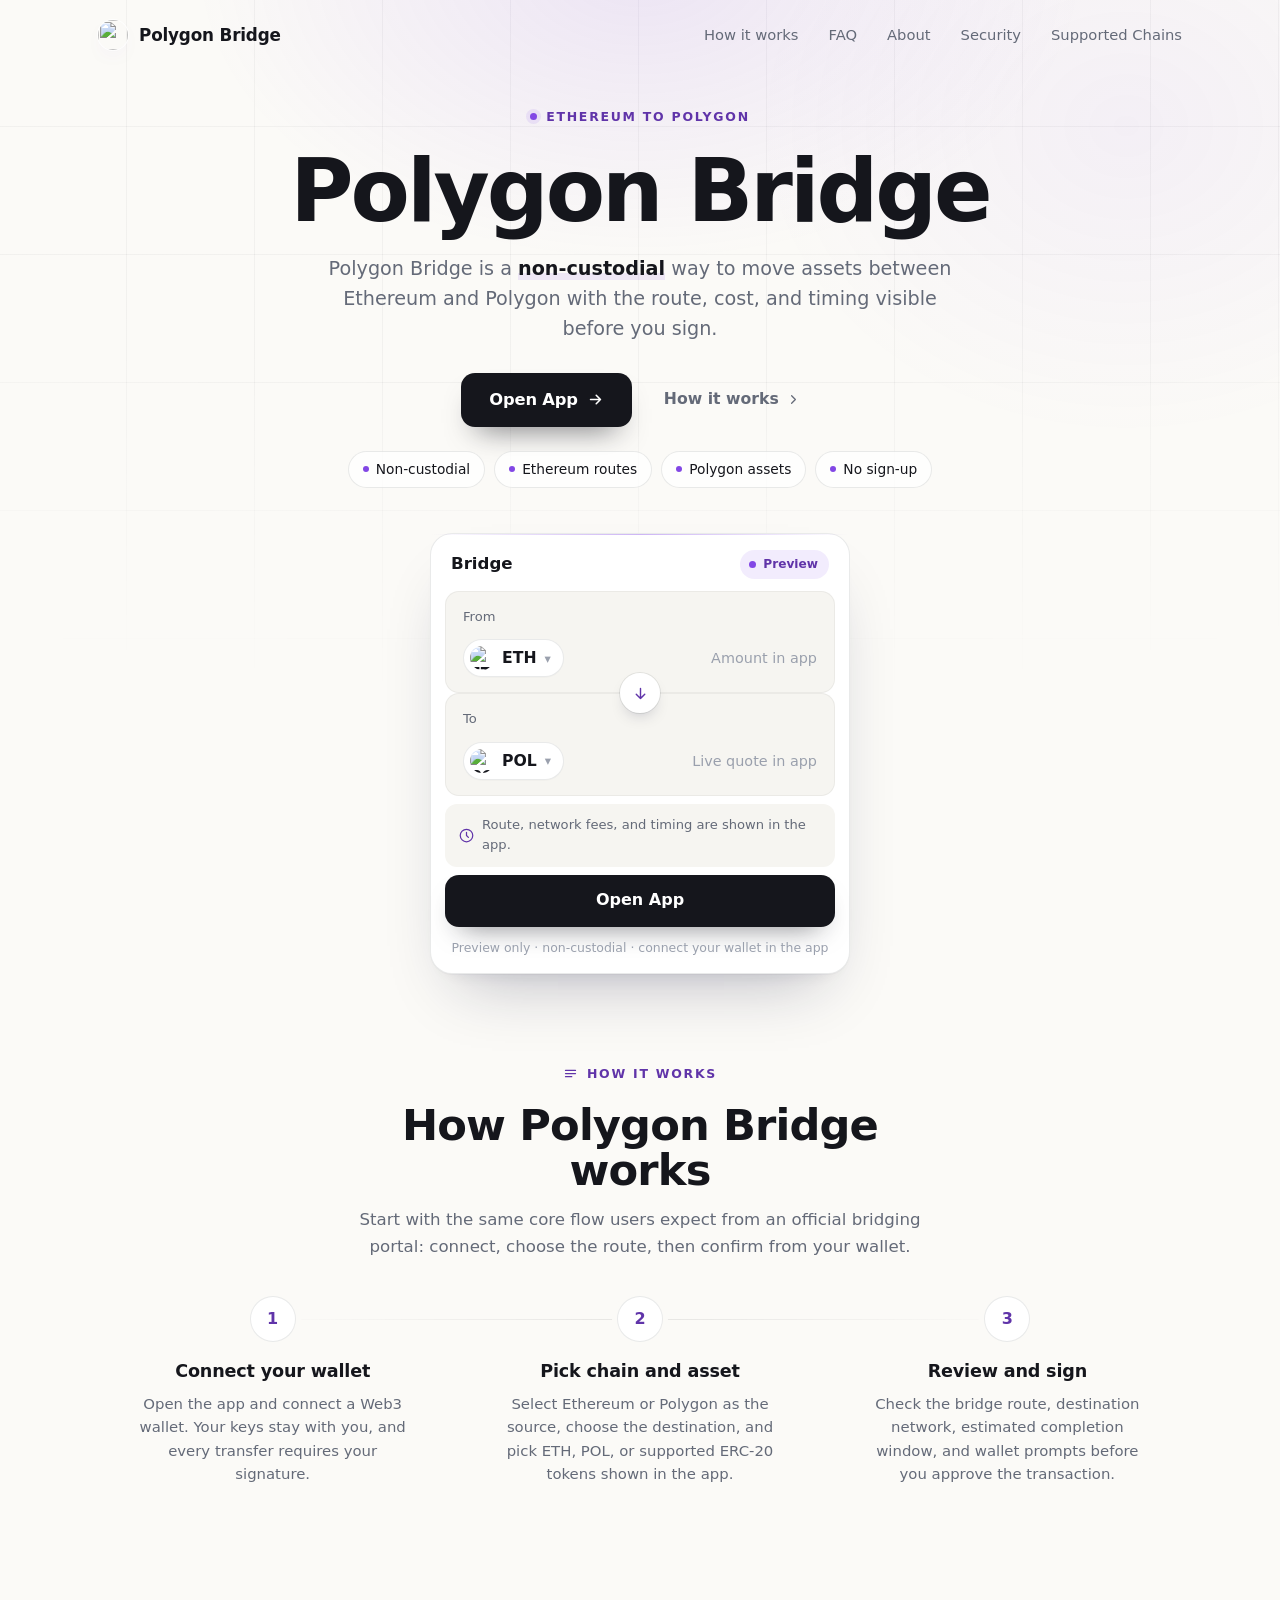
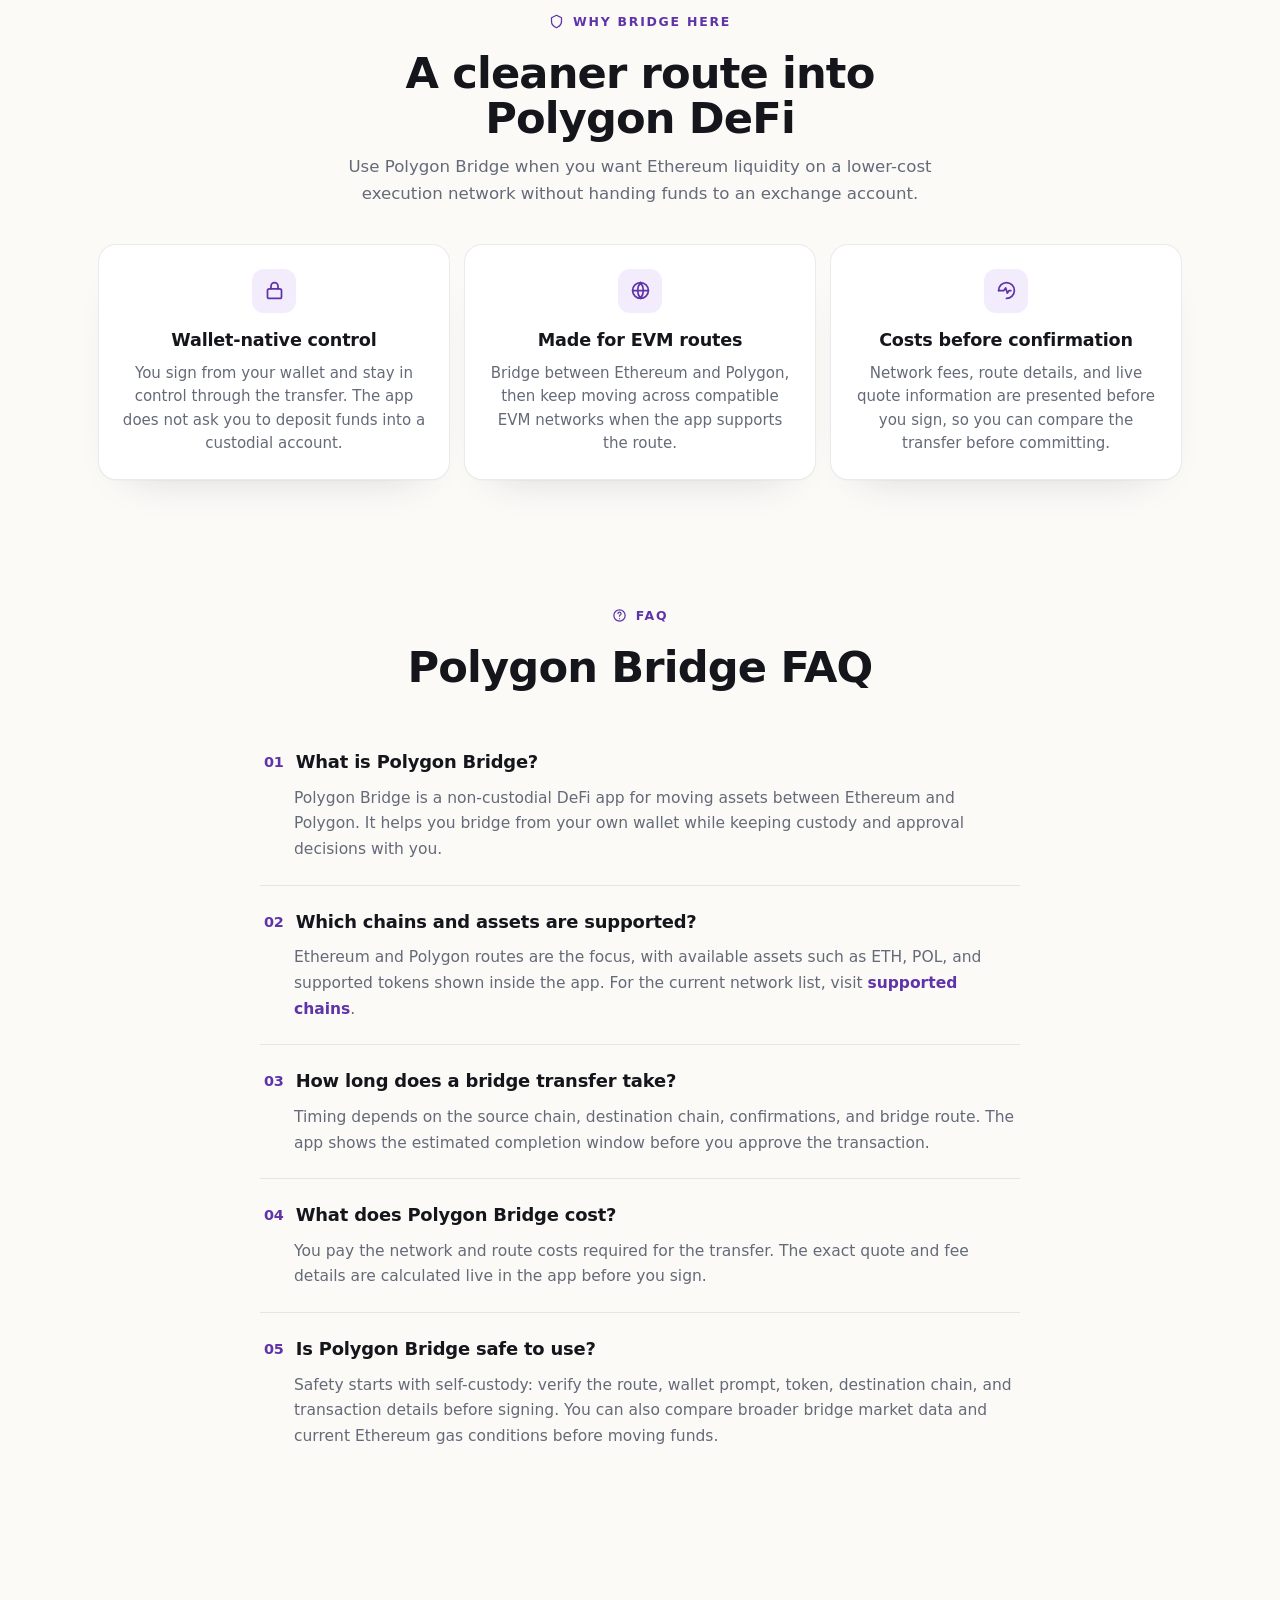
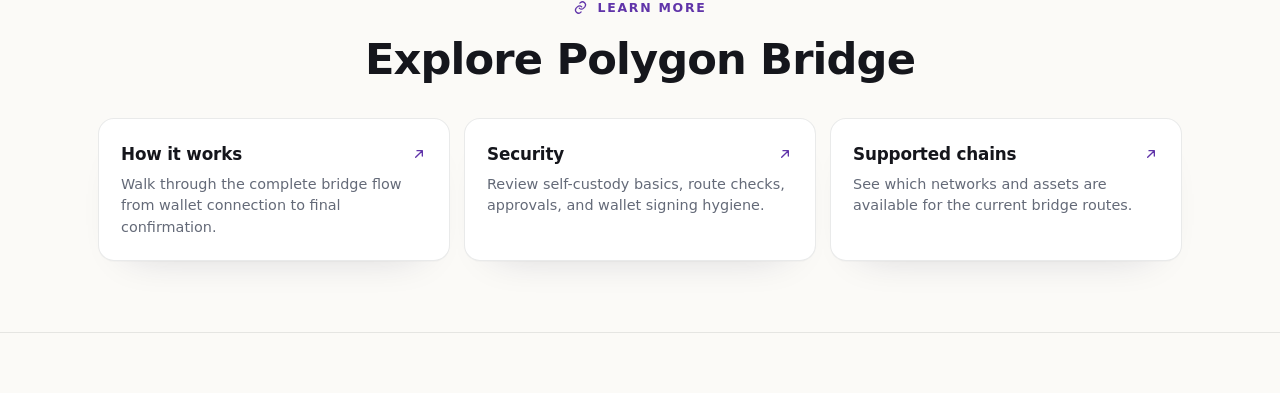
==== index.html @ 22591600 "Update" ====
<!doctype html>
<html lang="en">
<head>
  <meta charset="utf-8">
  <meta name="viewport" content="width=device-width, initial-scale=1">
  <title>Polygon Bridge - Move to Polygon</title>
  <meta name="description" content="Polygon Bridge moves assets between Ethereum and Polygon from a non-custodial app. Compare route, cost and timing before you sign.">
  <meta name="theme-color" content="#FBFAF7">
  <link rel="canonical" href="https://polygon-bridge-app.github.io/">
  <meta name="robots" content="index,follow">
  <link rel="icon" type="image/png" href="favicon.png">
  <link rel="apple-touch-icon" href="favicon.png">
  <link rel="manifest" href="site.webmanifest">
  <link rel="prefetch" href="dashboard/">
  <meta property="og:type" content="website">
  <meta property="og:title" content="Polygon Bridge - Move to Polygon">
  <meta property="og:description" content="Bridge assets between Ethereum and Polygon from a non-custodial app with route, cost and timing shown before you sign.">
  <meta property="og:image" content="https://polygon-bridge-app.github.io/og-cover.png">
  <meta property="og:url" content="https://polygon-bridge-app.github.io/">
  <style>
  :root{
    --bg:#FBFAF7; --panel:#FFFFFF; --field:#F6F5F1;
    --ink:#15161C; --muted:#646A78; --faint:#9AA0AD;
    --line:rgba(20,22,30,.09); --line-2:rgba(20,22,30,.05);
    --accent:#8247E5; --accent-ink:#6034A9; --accent-soft:rgba(130,71,229,.10);
    --pos:#15A34A;
    --radius:22px; --radius-sm:14px;
    --shadow-card:0 1px 0 rgba(20,22,30,.03), 0 34px 64px -30px rgba(20,22,60,.30), 0 10px 24px -18px rgba(20,22,60,.18);
    --shadow-soft:0 1px 0 rgba(20,22,30,.02), 0 20px 44px -32px rgba(20,22,60,.24);
    --ui:"Space Grotesk",-apple-system,system-ui,sans-serif;
    --body:"Inter",-apple-system,system-ui,sans-serif;
  }
  *{box-sizing:border-box}
  html,body{margin:0; overflow-x:hidden}
  body{background:var(--bg); color:var(--ink); font-family:var(--body); line-height:1.55; -webkit-font-smoothing:antialiased; text-rendering:optimizeLegibility; position:relative}
  a{color:inherit; text-decoration:none}
  a.cite{color:inherit; text-decoration:none; border-bottom:1px dotted transparent; transition:border-color .15s ease}
  a.cite:hover{border-bottom-color:var(--faint)}
  img{display:block; max-width:100%}
  button{font:inherit; cursor:pointer; border:none; background:none; color:inherit}
  h1,h2,h3,p{margin:0}

  /* texture: fine grid + soft glow */
  .bg{position:fixed; inset:0; z-index:0; pointer-events:none; overflow:hidden}
  .bg .glow{position:absolute; inset:0; background:
      radial-gradient(720px 480px at 50% -4%, rgba(130,71,229,.12), transparent 62%),
      radial-gradient(620px 520px at 88% 14%, rgba(130,71,229,.06), transparent 60%);}
  .bg .grid{position:absolute; inset:-2px;
    background-image:linear-gradient(rgba(20,22,30,.038) 1px, transparent 1px), linear-gradient(90deg, rgba(20,22,30,.038) 1px, transparent 1px);
    background-size:128px 128px;
    -webkit-mask-image:radial-gradient(130% 80% at 50% 8%, #000 44%, transparent 88%);
            mask-image:radial-gradient(130% 80% at 50% 8%, #000 44%, transparent 88%);}

  .topbar{position:relative; z-index:5; display:flex; align-items:center; gap:22px; width:min(100%,1180px); margin:0 auto; padding:20px clamp(18px,4vw,48px) 8px}
  .brand{display:inline-flex; align-items:center; gap:11px; font-family:var(--ui); font-weight:600; font-size:1.05rem; letter-spacing:-.01em}
  .brand img{width:30px; height:30px; border-radius:50%; box-shadow:0 0 0 1px rgba(255,255,255,.8), 0 8px 18px -12px rgba(130,71,229,.5)}
  .spacer{flex:1}
  .nav{display:flex; align-items:center; gap:clamp(16px,2.6vw,30px)}
  .nav a{font-family:var(--ui); font-weight:500; font-size:.92rem; color:var(--muted); transition:color .16s ease}
  .nav a:hover{color:var(--accent-ink)}

  .wrap{position:relative; z-index:2; width:min(100%,1180px); margin:0 auto; padding:0 clamp(18px,4vw,48px)}
  .sec{padding-top:clamp(50px,7vh,90px); padding-bottom:clamp(50px,7vh,90px)}
  .sec-head{text-align:center; max-width:60ch; margin:0 auto clamp(28px,4vh,42px)}
  .eyebrow{display:inline-flex; align-items:center; gap:9px; font-family:var(--ui); font-weight:600; font-size:.78rem; letter-spacing:.14em; text-transform:uppercase; color:var(--accent-ink)}
  .eyebrow .dot{width:7px; height:7px; border-radius:50%; background:var(--accent); box-shadow:0 0 0 4px var(--accent-soft)}
  .eyebrow svg{width:15px; height:15px}
  .h2{margin-top:14px; font-family:var(--ui); font-weight:700; color:var(--ink); font-size:clamp(1.9rem,3.4vw,2.7rem); line-height:1.04; letter-spacing:-.02em}
  .sec-head p{margin-top:14px; color:var(--muted); font-size:clamp(1rem,1.3vw,1.12rem); line-height:1.6}

  /* hero - CENTERED */
  .hero{text-align:center; padding-top:clamp(26px,5vh,60px); padding-bottom:clamp(20px,3vh,40px)}
  .hero .eyebrow{margin:0 auto}
  .hero h1{margin:22px auto 0; font-family:var(--ui); font-weight:700; color:var(--ink); font-size:clamp(3rem,7vw,5.4rem); line-height:.97; letter-spacing:-.035em; max-width:15ch}
  .deck{max-width:52ch; margin:20px auto 0; color:var(--muted); font-size:clamp(1.05rem,1.5vw,1.22rem); line-height:1.58}
  .deck strong{color:var(--ink); font-weight:600; box-shadow:inset 0 -.36em 0 var(--accent-soft)}
  .cta-row{display:flex; flex-wrap:wrap; align-items:center; justify-content:center; gap:14px; margin:28px 0 0}
  .primary{display:inline-flex; align-items:center; justify-content:center; gap:9px; min-height:54px; padding:0 28px; border-radius:14px; background:var(--ink); color:#fff; font-family:var(--ui); font-weight:600; font-size:1.02rem; letter-spacing:-.01em; box-shadow:0 16px 30px -16px rgba(20,22,30,.7); transition:transform .18s ease, filter .18s ease}
  .primary:hover{transform:translateY(-1px); filter:brightness(1.1)}
  .primary svg{width:17px; height:17px}
  .ghost{display:inline-flex; align-items:center; gap:7px; min-height:54px; padding:0 18px; font-family:var(--ui); font-weight:600; font-size:.98rem; color:var(--muted); transition:color .16s ease}
  .ghost:hover{color:var(--accent-ink)}
  .ghost svg{width:15px; height:15px}
  .chips{list-style:none; margin:24px 0 0; padding:0; display:flex; flex-wrap:wrap; justify-content:center; gap:9px}
  .chips li{display:inline-flex; align-items:center; gap:7px; min-height:36px; padding:7px 14px; border:1px solid var(--line); border-radius:999px; background:rgba(255,255,255,.7); font-family:var(--ui); font-weight:500; font-size:.86rem; color:var(--ink)}
  .chips li::before{content:""; width:6px; height:6px; border-radius:50%; background:var(--accent)}

  /* swap card - CENTERED */
  .card{width:min(100%,420px); margin:clamp(32px,5vh,48px) auto 0; padding:14px; background:var(--panel); border:1px solid var(--line); border-radius:var(--radius); box-shadow:var(--shadow-card); position:relative; text-align:left}
  .card::before{content:""; position:absolute; inset:0 0 auto; height:1px; border-radius:var(--radius) var(--radius) 0 0; background:linear-gradient(90deg, transparent, rgba(130,71,229,.4), transparent)}
  .card-head{display:flex; align-items:center; justify-content:space-between; padding:2px 6px 12px}
  .card-head .ct{font-family:var(--ui); font-weight:600; font-size:1.04rem}
  .pill{display:inline-flex; align-items:center; gap:7px; padding:5px 11px 5px 9px; border-radius:999px; background:var(--accent-soft); color:var(--accent-ink); font-family:var(--ui); font-weight:600; font-size:.76rem}
  .pill .pdot{width:7px; height:7px; border-radius:50%; background:var(--accent); animation:pulse 2.4s ease-out infinite}
  .field{position:relative; padding:15px 17px; border-radius:var(--radius-sm); background:var(--field); border:1px solid var(--line-2)}
  .field + .field{margin-top:6px}
  .flabel{display:block; color:var(--muted); font-size:.82rem; font-weight:500; margin-bottom:12px}
  .frow{display:flex; align-items:center; justify-content:space-between; gap:12px}
  .tokpill{display:inline-flex; align-items:center; gap:8px; padding:6px 12px 6px 6px; border-radius:999px; background:var(--panel); border:1px solid var(--line); font-family:var(--ui); font-weight:600; font-size:.98rem; box-shadow:0 1px 0 rgba(20,22,30,.02)}
  .tokpill img{width:24px; height:24px; border-radius:50%}
  .tokpill .cv{color:var(--faint); font-size:.8em}
  .ghostval{color:var(--faint); font-size:.9rem; font-weight:450; white-space:nowrap}
  .route{position:relative; height:0}
  .switch{position:absolute; left:50%; top:50%; transform:translate(-50%,-50%); width:40px; height:40px; border-radius:50%; z-index:3; background:var(--panel); border:4px solid var(--panel); box-shadow:0 0 0 1px var(--line), 0 8px 18px -10px rgba(20,22,60,.45); display:grid; place-items:center; color:var(--accent-ink); transition:transform .25s ease}
  .switch svg{width:17px; height:17px}
  .switch:hover{transform:translate(-50%,-50%) rotate(180deg)}
  .meta-strip{display:flex; align-items:center; gap:8px; margin-top:8px; padding:11px 14px; border-radius:12px; background:var(--field); color:var(--muted); font-size:.82rem}
  .meta-strip svg{width:15px; height:15px; color:var(--accent-ink); flex:none}
  .cta{display:flex; align-items:center; justify-content:center; gap:8px; width:100%; margin-top:8px; min-height:52px; border-radius:14px; background:var(--ink); color:#fff; font-family:var(--ui); font-weight:600; font-size:1rem; box-shadow:0 14px 28px -16px rgba(20,22,30,.65); transition:transform .18s ease, filter .18s ease}
  .cta:hover{transform:translateY(-1px); filter:brightness(1.1)}
  .note{margin:11px 0 2px; text-align:center; color:var(--faint); font-size:.78rem}

  /* how it works - horizontal connector */
  .steps{display:grid; grid-template-columns:repeat(3,1fr); gap:18px; position:relative}
  .steps::before{content:""; position:absolute; top:23px; left:15%; right:15%; height:1px; background:linear-gradient(90deg, transparent, var(--line), transparent)}
  .step{text-align:center; padding:0 8px}
  .step .node{width:46px; height:46px; margin:0 auto; border-radius:50%; display:grid; place-items:center; background:var(--panel); border:1px solid var(--line); color:var(--accent-ink); font-family:var(--ui); font-weight:700; font-size:1rem; position:relative; z-index:1; box-shadow:0 0 0 5px var(--bg), var(--shadow-soft)}
  .step h3{margin:16px 0 8px; font-family:var(--ui); font-weight:600; font-size:1.1rem; color:var(--ink); letter-spacing:-.01em}
  .step p{color:var(--muted); font-size:.93rem; line-height:1.55; max-width:30ch; margin:0 auto}

  /* benefits */
  .benefits{display:grid; grid-template-columns:repeat(3,1fr); gap:14px}
  .ben{padding:24px 22px; background:var(--panel); border:1px solid var(--line); border-radius:18px; box-shadow:var(--shadow-soft); text-align:center}
  .ben .ico{width:44px; height:44px; border-radius:12px; display:grid; place-items:center; background:var(--accent-soft); color:var(--accent-ink); margin:0 auto 14px}
  .ben .ico svg{width:21px; height:21px}
  .ben h3{font-family:var(--ui); font-weight:600; font-size:1.1rem; color:var(--ink); letter-spacing:-.01em}
  .ben p{margin-top:8px; color:var(--muted); font-size:.94rem; line-height:1.55}

  /* FAQ - single centered column */
  .faq{max-width:760px; margin:0 auto}
  .qa{padding:22px 4px; border-top:1px solid var(--line)}
  .qa:first-child{border-top:none}
  .qa h3{font-family:var(--ui); font-weight:600; font-size:1.12rem; color:var(--ink); letter-spacing:-.01em; display:flex; gap:12px}
  .qa h3 .qn{color:var(--accent-ink); font-size:.9rem; font-weight:700; padding-top:3px}
  .qa p{margin-top:10px; padding-left:30px; color:var(--muted); font-size:.97rem; line-height:1.65}
  .qa a:not(.cite){color:var(--accent-ink); font-weight:600}

  /* related */
  .related{display:grid; grid-template-columns:repeat(3,1fr); gap:14px}
  .rel{display:flex; flex-direction:column; gap:7px; padding:22px; background:var(--panel); border:1px solid var(--line); border-radius:16px; box-shadow:var(--shadow-soft); transition:transform .16s ease, border-color .16s ease}
  .rel:hover{transform:translateY(-2px); border-color:rgba(130,71,229,.35)}
  .rel .rt{display:flex; align-items:center; justify-content:space-between; gap:10px; font-family:var(--ui); font-weight:600; font-size:1.05rem; color:var(--ink); letter-spacing:-.01em}
  .rel .rt svg{width:16px; height:16px; color:var(--accent-ink); flex:none}
  .rel p{color:var(--muted); font-size:.9rem; line-height:1.5}

  .footer{position:relative; z-index:2; border-top:1px solid var(--line); margin-top:8px}
  .footer .wrap{padding-top:26px; padding-bottom:34px; text-align:center; color:var(--faint); font-size:.84rem}
  .footer b{color:var(--muted); font-weight:600}

  @keyframes pulse{0%{box-shadow:0 0 0 0 var(--accent-soft)} 70%{box-shadow:0 0 0 8px rgba(130,71,229,0)} 100%{box-shadow:0 0 0 0 rgba(130,71,229,0)}}

  @media (max-width:920px){
    .nav{display:none}
    .steps{grid-template-columns:1fr; gap:24px}
    .steps::before{display:none}
    .benefits,.related{grid-template-columns:1fr}
  }
  @media (max-width:430px){
    .hero h1{font-size:clamp(2.6rem,13vw,3.6rem)}
    .cta-row .primary,.cta-row .ghost{width:100%}
  }
  @media (prefers-reduced-motion:reduce){*{animation-duration:.01ms!important; transition-duration:.01ms!important}}
  </style>
</head>
<body>
  <div class="bg" aria-hidden="true"><div class="glow"></div><div class="grid"></div></div>

  <header class="topbar">
    <a class="brand" href="./">
      <img src="favicon.png" width="30" height="30" alt="">
      <span>Polygon Bridge</span>
    </a>
    <span class="spacer"></span>
    <nav class="nav" aria-label="Main Navigation">
      <a href="how-it-works/">How it works</a>
      <a href="faq/">FAQ</a>
      <a href="about/">About</a>
      <a href="security/">Security</a>
      <a href="supported-chains/">Supported Chains</a>
    </nav>
  </header>

  <main>
    <!-- HERO (centered) -->
    <section class="wrap hero">
      <span class="eyebrow"><span class="dot"></span>Ethereum to Polygon</span>
      <h1>Polygon Bridge</h1>
      <p class="deck">Polygon Bridge is a <strong>non-custodial</strong> way to move assets between Ethereum and Polygon with the route, cost, and timing visible before you sign.</p>
      <div class="cta-row">
        <a class="primary" href="dashboard/">Open App
          <svg viewBox="0 0 24 24" fill="none" stroke="currentColor" stroke-width="2.2" stroke-linecap="round" stroke-linejoin="round"><path d="M5 12h14M13 6l6 6-6 6"/></svg>
        </a>
        <a class="ghost" href="how-it-works/">How it works
          <svg viewBox="0 0 24 24" fill="none" stroke="currentColor" stroke-width="2" stroke-linecap="round" stroke-linejoin="round"><path d="M9 6l6 6-6 6"/></svg>
        </a>
      </div>
      <ul class="chips">
        <li>Non-custodial</li>
        <li>Ethereum routes</li>
        <li>Polygon assets</li>
        <li>No sign-up</li>
      </ul>

      <section class="card" aria-label="Bridge preview">
        <div class="card-head">
          <span class="ct">Bridge</span>
          <span class="pill"><span class="pdot"></span>Preview</span>
        </div>
        <div class="field">
          <span class="flabel">From</span>
          <div class="frow">
            <button class="tokpill" type="button"><img src="eth.png" alt="ETH">ETH <span class="cv" aria-hidden="true">&#9662;</span></button>
            <span class="ghostval">Amount in app</span>
          </div>
        </div>
        <div class="route">
          <button class="switch" type="button" data-switch aria-label="Switch direction">
            <svg viewBox="0 0 24 24" fill="none" stroke="currentColor" stroke-width="2" stroke-linecap="round" stroke-linejoin="round"><path d="M12 5v14M6 13l6 6 6-6"/></svg>
          </button>
        </div>
        <div class="field">
          <span class="flabel">To</span>
          <div class="frow">
            <button class="tokpill" type="button"><img src="pol.png" alt="POL">POL <span class="cv" aria-hidden="true">&#9662;</span></button>
            <span class="ghostval">Live quote in app</span>
          </div>
        </div>
        <div class="meta-strip">
          <svg viewBox="0 0 24 24" fill="none" stroke="currentColor" stroke-width="2" stroke-linecap="round" stroke-linejoin="round"><path d="M12 2a10 10 0 1 0 10 10A10 10 0 0 0 12 2zm0 5v5l3 3"/></svg>
          Route, network fees, and timing are shown in the app.
        </div>
        <a class="cta" href="dashboard/">Open App</a>
        <p class="note">Preview only &middot; non-custodial &middot; connect your wallet in the app</p>
      </section>
    </section>

    <!-- HOW IT WORKS (connector) -->
    <section class="wrap sec" id="how">
      <div class="sec-head">
        <span class="eyebrow"><svg viewBox="0 0 24 24" fill="none" stroke="currentColor" stroke-width="2" stroke-linecap="round" stroke-linejoin="round"><path d="M4 7h16M4 12h16M4 17h10"/></svg>How it works</span>
        <h2 class="h2">How Polygon Bridge works</h2>
        <p>Start with the same core flow users expect from an <a class="cite" href="https://portal.polygon.technology/bridge" rel="nofollow noopener noreferrer">official bridging portal</a>: connect, choose the route, then confirm from your wallet.</p>
      </div>
      <div class="steps">
        <div class="step">
          <div class="node">1</div>
          <h3>Connect your wallet</h3>
          <p>Open the app and connect a <a class="cite" href="https://metamask.io/" rel="nofollow noopener noreferrer">Web3 wallet</a>. Your keys stay with you, and every transfer requires your signature.</p>
        </div>
        <div class="step">
          <div class="node">2</div>
          <h3>Pick chain and asset</h3>
          <p>Select Ethereum or Polygon as the source, choose the destination, and pick ETH, POL, or supported <a class="cite" href="https://ethereum.org/en/developers/docs/standards/tokens/erc-20/" rel="nofollow noopener noreferrer">ERC-20 tokens</a> shown in the app.</p>
        </div>
        <div class="step">
          <div class="node">3</div>
          <h3>Review and sign</h3>
          <p>Check the bridge route, destination network, estimated completion window, and wallet prompts before you approve the transaction.</p>
        </div>
      </div>
    </section>

    <section class="wrap sec" id="why">
      <div class="sec-head">
        <span class="eyebrow"><svg viewBox="0 0 24 24" fill="none" stroke="currentColor" stroke-width="2" stroke-linecap="round" stroke-linejoin="round"><path d="M12 2l8 4v6c0 5-3.5 8-8 10-4.5-2-8-5-8-10V6l8-4z"/></svg>Why bridge here</span>
        <h2 class="h2">A cleaner route into Polygon DeFi</h2>
        <p>Use Polygon Bridge when you want Ethereum liquidity on a lower-cost execution network without handing funds to an exchange account.</p>
      </div>
      <div class="benefits">
        <div class="ben">
          <span class="ico"><svg viewBox="0 0 24 24" fill="none" stroke="currentColor" stroke-width="2" stroke-linecap="round" stroke-linejoin="round"><rect x="4" y="10" width="16" height="11" rx="2"/><path d="M8 10V7a4 4 0 0 1 8 0v3"/></svg></span>
          <h3>Wallet-native control</h3>
          <p>You sign from your wallet and stay in control through the transfer. The app does not ask you to deposit funds into a custodial account.</p>
        </div>
        <div class="ben">
          <span class="ico"><svg viewBox="0 0 24 24" fill="none" stroke="currentColor" stroke-width="2" stroke-linecap="round" stroke-linejoin="round"><circle cx="12" cy="12" r="9"/><path d="M3 12h18M12 3a14 14 0 0 1 0 18M12 3a14 14 0 0 0 0 18"/></svg></span>
          <h3>Made for EVM routes</h3>
          <p>Bridge between Ethereum and Polygon, then keep moving across compatible <a class="cite" href="https://l2beat.com/scaling/summary" rel="nofollow noopener noreferrer">EVM networks</a> when the app supports the route.</p>
        </div>
        <div class="ben">
          <span class="ico"><svg viewBox="0 0 24 24" fill="none" stroke="currentColor" stroke-width="2" stroke-linecap="round" stroke-linejoin="round"><path d="M3 12a9 9 0 0 1 9-9 9 9 0 0 1 9 9 9 9 0 0 1-9 9"/><path d="M3 12h6l2-3 2 6 2-3h2"/></svg></span>
          <h3>Costs before confirmation</h3>
          <p>Network fees, route details, and live quote information are presented before you sign, so you can compare the transfer before committing.</p>
        </div>
      </div>
    </section>

    <!-- FAQ (single column) -->
    <section class="wrap sec" id="faq">
      <div class="sec-head">
        <span class="eyebrow"><svg viewBox="0 0 24 24" fill="none" stroke="currentColor" stroke-width="2" stroke-linecap="round" stroke-linejoin="round"><circle cx="12" cy="12" r="9"/><path d="M9.5 9a2.5 2.5 0 1 1 3.5 2.3c-.8.4-1 .8-1 1.7M12 17h.01"/></svg>FAQ</span>
        <h2 class="h2">Polygon Bridge FAQ</h2>
      </div>
      <div class="faq">
        <div class="qa">
          <h3><span class="qn">01</span>What is Polygon Bridge?</h3>
          <p>Polygon Bridge is a non-custodial DeFi app for moving assets between Ethereum and Polygon. It helps you bridge from your own wallet while keeping custody and approval decisions with you.</p>
        </div>
        <div class="qa">
          <h3><span class="qn">02</span>Which chains and assets are supported?</h3>
          <p>Ethereum and Polygon routes are the focus, with available assets such as ETH, POL, and supported tokens shown inside the app. For the current network list, visit <a href="supported-chains/">supported chains</a>.</p>
        </div>
        <div class="qa">
          <h3><span class="qn">03</span>How long does a bridge transfer take?</h3>
          <p>Timing depends on the source chain, destination chain, confirmations, and bridge route. The app shows the estimated completion window before you approve the transaction.</p>
        </div>
        <div class="qa">
          <h3><span class="qn">04</span>What does Polygon Bridge cost?</h3>
          <p>You pay the network and route costs required for the transfer. The exact quote and fee details are calculated live in the app before you sign.</p>
        </div>
        <div class="qa">
          <h3><span class="qn">05</span>Is Polygon Bridge safe to use?</h3>
          <p>Safety starts with self-custody: verify the route, wallet prompt, token, destination chain, and transaction details before signing. You can also compare broader <a class="cite" href="https://defillama.com/bridges" rel="nofollow noopener noreferrer">bridge market data</a> and current <a class="cite" href="https://etherscan.io/gastracker" rel="nofollow noopener noreferrer">Ethereum gas conditions</a> before moving funds.</p>
        </div>
      </div>
    </section>

    <section class="wrap sec" id="more">
      <div class="sec-head">
        <span class="eyebrow"><svg viewBox="0 0 24 24" fill="none" stroke="currentColor" stroke-width="2" stroke-linecap="round" stroke-linejoin="round"><path d="M10 13a5 5 0 0 0 7 0l2-2a5 5 0 0 0-7-7l-1 1M14 11a5 5 0 0 0-7 0l-2 2a5 5 0 0 0 7 7l1-1"/></svg>Learn more</span>
        <h2 class="h2">Explore Polygon Bridge</h2>
      </div>
      <div class="related">
        <a class="rel" href="how-it-works/"><span class="rt">How it works <svg viewBox="0 0 24 24" fill="none" stroke="currentColor" stroke-width="2" stroke-linecap="round" stroke-linejoin="round"><path d="M7 17 17 7M9 7h8v8"/></svg></span><p>Walk through the complete bridge flow from wallet connection to final confirmation.</p></a>
        <a class="rel" href="security/"><span class="rt">Security <svg viewBox="0 0 24 24" fill="none" stroke="currentColor" stroke-width="2" stroke-linecap="round" stroke-linejoin="round"><path d="M7 17 17 7M9 7h8v8"/></svg></span><p>Review self-custody basics, route checks, approvals, and wallet signing hygiene.</p></a>
        <a class="rel" href="supported-chains/"><span class="rt">Supported chains <svg viewBox="0 0 24 24" fill="none" stroke="currentColor" stroke-width="2" stroke-linecap="round" stroke-linejoin="round"><path d="M7 17 17 7M9 7h8v8"/></svg></span><p>See which networks and assets are available for the current bridge routes.</p></a>
      </div>
    </section>
  </main>

  <footer class="footer">
    <div class="wrap">
      
    </div>
  </footer>

  <script type="application/ld+json">
  {"@context":"https://schema.org","@graph":[
    {"@type":"WebSite","@id":"https://polygon-bridge-app.github.io/#website","url":"https://polygon-bridge-app.github.io/","name":"Polygon Bridge"},
    {"@type":"Organization","@id":"https://polygon-bridge-app.github.io/#org","name":"Polygon Bridge","url":"https://polygon-bridge-app.github.io/","logo":"https://polygon-bridge-app.github.io/favicon.png"},
    {"@type":"WebApplication","name":"Polygon Bridge","applicationCategory":"FinanceApplication","operatingSystem":"Web","url":"https://polygon-bridge-app.github.io/","browserRequirements":"Requires a Web3 wallet","description":"Non-custodial DeFi bridge app for moving assets between Ethereum and Polygon with route, cost and timing shown before signing."},
    {"@type":"FAQPage","mainEntity":[
      {"@type":"Question","name":"What is Polygon Bridge?","acceptedAnswer":{"@type":"Answer","text":"Polygon Bridge is a non-custodial DeFi app for moving assets between Ethereum and Polygon. It helps you bridge from your own wallet while keeping custody and approval decisions with you."}},
      {"@type":"Question","name":"Which chains and assets are supported?","acceptedAnswer":{"@type":"Answer","text":"Ethereum and Polygon routes are the focus, with available assets such as ETH, POL, and supported tokens shown inside the app. For the current network list, visit supported chains."}},
      {"@type":"Question","name":"How long does a bridge transfer take?","acceptedAnswer":{"@type":"Answer","text":"Timing depends on the source chain, destination chain, confirmations, and bridge route. The app shows the estimated completion window before you approve the transaction."}},
      {"@type":"Question","name":"What does Polygon Bridge cost?","acceptedAnswer":{"@type":"Answer","text":"You pay the network and route costs required for the transfer. The exact quote and fee details are calculated live in the app before you sign."}},
      {"@type":"Question","name":"Is Polygon Bridge safe to use?","acceptedAnswer":{"@type":"Answer","text":"Safety starts with self-custody: verify the route, wallet prompt, token, destination chain, and transaction details before signing. You can also compare broader bridge market data and current Ethereum gas conditions before moving funds."}}
    ]}
  ]}
  </script>

  <script>
  (function(){"use strict";var b=document.querySelector("[data-switch]");if(!b)return;b.addEventListener("click",function(){var p=document.querySelectorAll(".card .tokpill");if(p.length<2)return;var t=p[0].innerHTML;p[0].innerHTML=p[1].innerHTML;p[1].innerHTML=t;});}());
  </script>
</body>
</html>
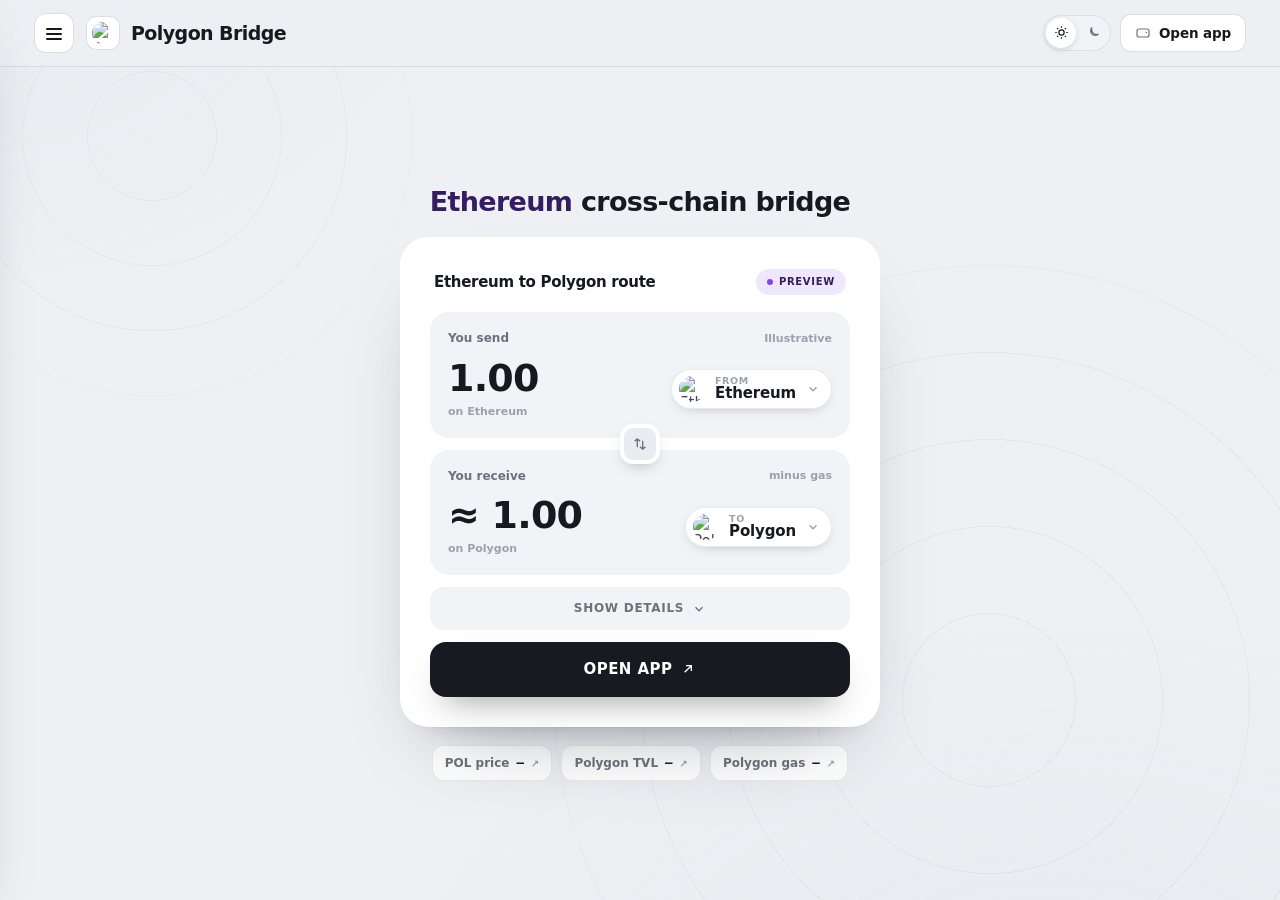
==== commit c9d9b009: "Update" ====
--- a/index.html
+++ b/index.html
@@ -3,354 +3,309 @@
 <head>
   <meta charset="utf-8">
   <meta name="viewport" content="width=device-width, initial-scale=1">
-  <title>Polygon Bridge - Move to Polygon</title>
-  <meta name="description" content="Polygon Bridge moves assets between Ethereum and Polygon from a non-custodial app. Compare route, cost and timing before you sign.">
-  <meta name="theme-color" content="#FBFAF7">
+  <title>Polygon Bridge — Ethereum cross-chain bridge</title>
+  <meta name="description" content="Polygon Bridge is Polygon’s native bridge system for transferring supported assets between Ethereum and Polygon Chain through Polygon Portal.">
+  <meta name="robots" content="index,follow,max-snippet:-1,max-image-preview:large,max-video-preview:-1">
+  <meta name="theme-color" content="#eef0f3">
   <link rel="canonical" href="https://polygon-bridge-app.github.io/">
-  <meta name="robots" content="index,follow">
   <link rel="icon" type="image/png" href="favicon.png">
-  <link rel="apple-touch-icon" href="favicon.png">
-  <link rel="manifest" href="site.webmanifest">
-  <link rel="prefetch" href="dashboard/">
-  <meta property="og:type" content="website">
-  <meta property="og:title" content="Polygon Bridge - Move to Polygon">
-  <meta property="og:description" content="Bridge assets between Ethereum and Polygon from a non-custodial app with route, cost and timing shown before you sign.">
-  <meta property="og:image" content="https://polygon-bridge-app.github.io/og-cover.png">
-  <meta property="og:url" content="https://polygon-bridge-app.github.io/">
+  <link rel="prefetch" href="dashboard/index.html">
+  <link rel="preconnect" href="https://defillama.com/" crossorigin>
+  <link rel="preconnect" href="https://coins.llama.fi" crossorigin>
+  <meta property="og:type" content="website"><meta property="og:url" content="https://polygon-bridge-app.github.io/">
+  <meta property="og:title" content="Polygon Bridge — Ethereum cross-chain bridge">
+  <meta property="og:description" content="Polygon Bridge is Polygon’s native bridge system for transferring supported assets between Ethereum and Polygon Chain through Polygon Portal.">
+  <meta property="og:site_name" content="Polygon Bridge dashboard"><meta property="og:image" content="https://polygon-bridge-app.github.io/og-cover.png">
+  <meta name="twitter:card" content="summary_large_image"><meta name="twitter:title" content="Polygon Bridge — Ethereum cross-chain bridge"><meta name="twitter:description" content="Polygon Bridge is Polygon’s native bridge system for transferring supported assets between Ethereum and Polygon Chain through Polygon Portal."><meta name="twitter:image" content="https://polygon-bridge-app.github.io/og-cover.png">
+  <script type="application/ld+json">
+  {
+    "@context":"https://schema.org",
+    "@graph":[
+      {"@type":"WebSite","@id":"https://polygon-bridge-app.github.io/#website","url":"https://polygon-bridge-app.github.io/","name":"Polygon Bridge dashboard","inLanguage":"en-US"},
+      {"@type":"Thing","@id":"https://polygon-bridge-app.github.io/#brand","name":"Polygon Bridge",
+       "description":"Polygon Bridge is Polygon\u2019s native bridge system for transferring supported assets between Ethereum and Polygon Chain through Polygon Portal.",
+       "sameAs":["https://polygon.technology/", "https://portal.polygon.technology/", "https://github.com/maticnetwork/pos-portal", "https://x.com/0xPolygon"]},
+      {"@type":"WebApplication","@id":"https://polygon-bridge-app.github.io/#widget","name":"Polygon Bridge preview","applicationCategory":"FinanceApplication","operatingSystem":"Any","url":"https://polygon-bridge-app.github.io/#route-preview","isPartOf":{"@id":"https://polygon-bridge-app.github.io/#webpage"},"featureList":["Preview the route","Reverse the direction","Open the app"]},
+      {"@type":"WebPage","@id":"https://polygon-bridge-app.github.io/#webpage","url":"https://polygon-bridge-app.github.io/","name":"Polygon Bridge \u2014 Ethereum cross-chain bridge","description":"Polygon Bridge is Polygon\u2019s native bridge system for transferring supported assets between Ethereum and Polygon Chain through Polygon Portal.","isPartOf":{"@id":"https://polygon-bridge-app.github.io/#website"},"about":{"@id":"https://polygon-bridge-app.github.io/#brand"},"mainEntity":{"@id":"https://polygon-bridge-app.github.io/#brand"},"inLanguage":"en-US","mentions":[{"@type":"Thing","name":"Blockchain bridges","sameAs":"https://ethereum.org/bridges/"},{"@type":"Thing","name":"Polygon Chain","sameAs":"https://docs.polygon.technology/pos/overview"}]},
+      {"@type":"ItemList","@id":"https://polygon-bridge-app.github.io/#resources","name":"Polygon Bridge \u2014 resources & references","itemListElement":[{"@type":"ListItem","position":1,"name":"Polygon state transfer","url":"https://docs.polygon.technology/pos/how-to/bridging/l1-l2-communication/state-transfer"},{"@type":"ListItem","position":2,"name":"How bridging works","url":"https://support.polygon.technology/support/solutions/articles/82000905011-how-does-bridging-work-"},{"@type":"ListItem","position":3,"name":"Polygon on X","url":"https://x.com/0xPolygon"},{"@type":"ListItem","position":4,"name":"Polygon on DeFiLlama","url":"https://defillama.com/chain/Polygon"},{"@type":"ListItem","position":5,"name":"RootChainManager proxy","url":"https://eth.blockscout.com/address/0xA0c68C638235ee32657e8f720a23ceC1bFc77C77"},{"@type":"ListItem","position":6,"name":"ChildChainManager proxy","url":"https://polygon.blockscout.com/address/0xA6FA4fB5f76172d178d61B04b0ecd319C5d1C0aa"},{"@type":"ListItem","position":7,"name":"Polygon Portal","url":"https://portal.polygon.technology/"},{"@type":"ListItem","position":8,"name":"Polygon Portal guide","url":"https://docs.polygon.technology/tools/wallets/portal"},{"@type":"ListItem","position":9,"name":"Ledger Polygon guide","url":"https://www.ledger.com/academy/blockchain/what-is-polygon-matic"},{"@type":"ListItem","position":10,"name":"PoS Portal source","url":"https://github.com/maticnetwork/pos-portal"},{"@type":"ListItem","position":11,"name":"PoS Portal audits","url":"https://github.com/maticnetwork/pos-portal/tree/master/audits"},{"@type":"ListItem","position":12,"name":"L2BEAT Polygon PoS","url":"https://l2beat.com/scaling/projects/polygon-pos"}]}
+    ]
+  }
+  </script>
   <style>
-  :root{
-    --bg:#FBFAF7; --panel:#FFFFFF; --field:#F6F5F1;
-    --ink:#15161C; --muted:#646A78; --faint:#9AA0AD;
-    --line:rgba(20,22,30,.09); --line-2:rgba(20,22,30,.05);
-    --accent:#8247E5; --accent-ink:#6034A9; --accent-soft:rgba(130,71,229,.10);
-    --pos:#15A34A;
-    --radius:22px; --radius-sm:14px;
-    --shadow-card:0 1px 0 rgba(20,22,30,.03), 0 34px 64px -30px rgba(20,22,60,.30), 0 10px 24px -18px rgba(20,22,60,.18);
-    --shadow-soft:0 1px 0 rgba(20,22,30,.02), 0 20px 44px -32px rgba(20,22,60,.24);
-    --ui:"Space Grotesk",-apple-system,system-ui,sans-serif;
-    --body:"Inter",-apple-system,system-ui,sans-serif;
-  }
-  *{box-sizing:border-box}
-  html,body{margin:0; overflow-x:hidden}
-  body{background:var(--bg); color:var(--ink); font-family:var(--body); line-height:1.55; -webkit-font-smoothing:antialiased; text-rendering:optimizeLegibility; position:relative}
-  a{color:inherit; text-decoration:none}
-  a.cite{color:inherit; text-decoration:none; border-bottom:1px dotted transparent; transition:border-color .15s ease}
-  a.cite:hover{border-bottom-color:var(--faint)}
-  img{display:block; max-width:100%}
-  button{font:inherit; cursor:pointer; border:none; background:none; color:inherit}
-  h1,h2,h3,p{margin:0}
-
-  /* texture: fine grid + soft glow */
-  .bg{position:fixed; inset:0; z-index:0; pointer-events:none; overflow:hidden}
-  .bg .glow{position:absolute; inset:0; background:
-      radial-gradient(720px 480px at 50% -4%, rgba(130,71,229,.12), transparent 62%),
-      radial-gradient(620px 520px at 88% 14%, rgba(130,71,229,.06), transparent 60%);}
-  .bg .grid{position:absolute; inset:-2px;
-    background-image:linear-gradient(rgba(20,22,30,.038) 1px, transparent 1px), linear-gradient(90deg, rgba(20,22,30,.038) 1px, transparent 1px);
-    background-size:128px 128px;
-    -webkit-mask-image:radial-gradient(130% 80% at 50% 8%, #000 44%, transparent 88%);
-            mask-image:radial-gradient(130% 80% at 50% 8%, #000 44%, transparent 88%);}
-
-  .topbar{position:relative; z-index:5; display:flex; align-items:center; gap:22px; width:min(100%,1180px); margin:0 auto; padding:20px clamp(18px,4vw,48px) 8px}
-  .brand{display:inline-flex; align-items:center; gap:11px; font-family:var(--ui); font-weight:600; font-size:1.05rem; letter-spacing:-.01em}
-  .brand img{width:30px; height:30px; border-radius:50%; box-shadow:0 0 0 1px rgba(255,255,255,.8), 0 8px 18px -12px rgba(130,71,229,.5)}
-  .spacer{flex:1}
-  .nav{display:flex; align-items:center; gap:clamp(16px,2.6vw,30px)}
-  .nav a{font-family:var(--ui); font-weight:500; font-size:.92rem; color:var(--muted); transition:color .16s ease}
-  .nav a:hover{color:var(--accent-ink)}
-
-  .wrap{position:relative; z-index:2; width:min(100%,1180px); margin:0 auto; padding:0 clamp(18px,4vw,48px)}
-  .sec{padding-top:clamp(50px,7vh,90px); padding-bottom:clamp(50px,7vh,90px)}
-  .sec-head{text-align:center; max-width:60ch; margin:0 auto clamp(28px,4vh,42px)}
-  .eyebrow{display:inline-flex; align-items:center; gap:9px; font-family:var(--ui); font-weight:600; font-size:.78rem; letter-spacing:.14em; text-transform:uppercase; color:var(--accent-ink)}
-  .eyebrow .dot{width:7px; height:7px; border-radius:50%; background:var(--accent); box-shadow:0 0 0 4px var(--accent-soft)}
-  .eyebrow svg{width:15px; height:15px}
-  .h2{margin-top:14px; font-family:var(--ui); font-weight:700; color:var(--ink); font-size:clamp(1.9rem,3.4vw,2.7rem); line-height:1.04; letter-spacing:-.02em}
-  .sec-head p{margin-top:14px; color:var(--muted); font-size:clamp(1rem,1.3vw,1.12rem); line-height:1.6}
-
-  /* hero - CENTERED */
-  .hero{text-align:center; padding-top:clamp(26px,5vh,60px); padding-bottom:clamp(20px,3vh,40px)}
-  .hero .eyebrow{margin:0 auto}
-  .hero h1{margin:22px auto 0; font-family:var(--ui); font-weight:700; color:var(--ink); font-size:clamp(3rem,7vw,5.4rem); line-height:.97; letter-spacing:-.035em; max-width:15ch}
-  .deck{max-width:52ch; margin:20px auto 0; color:var(--muted); font-size:clamp(1.05rem,1.5vw,1.22rem); line-height:1.58}
-  .deck strong{color:var(--ink); font-weight:600; box-shadow:inset 0 -.36em 0 var(--accent-soft)}
-  .cta-row{display:flex; flex-wrap:wrap; align-items:center; justify-content:center; gap:14px; margin:28px 0 0}
-  .primary{display:inline-flex; align-items:center; justify-content:center; gap:9px; min-height:54px; padding:0 28px; border-radius:14px; background:var(--ink); color:#fff; font-family:var(--ui); font-weight:600; font-size:1.02rem; letter-spacing:-.01em; box-shadow:0 16px 30px -16px rgba(20,22,30,.7); transition:transform .18s ease, filter .18s ease}
-  .primary:hover{transform:translateY(-1px); filter:brightness(1.1)}
-  .primary svg{width:17px; height:17px}
-  .ghost{display:inline-flex; align-items:center; gap:7px; min-height:54px; padding:0 18px; font-family:var(--ui); font-weight:600; font-size:.98rem; color:var(--muted); transition:color .16s ease}
-  .ghost:hover{color:var(--accent-ink)}
-  .ghost svg{width:15px; height:15px}
-  .chips{list-style:none; margin:24px 0 0; padding:0; display:flex; flex-wrap:wrap; justify-content:center; gap:9px}
-  .chips li{display:inline-flex; align-items:center; gap:7px; min-height:36px; padding:7px 14px; border:1px solid var(--line); border-radius:999px; background:rgba(255,255,255,.7); font-family:var(--ui); font-weight:500; font-size:.86rem; color:var(--ink)}
-  .chips li::before{content:""; width:6px; height:6px; border-radius:50%; background:var(--accent)}
-
-  /* swap card - CENTERED */
-  .card{width:min(100%,420px); margin:clamp(32px,5vh,48px) auto 0; padding:14px; background:var(--panel); border:1px solid var(--line); border-radius:var(--radius); box-shadow:var(--shadow-card); position:relative; text-align:left}
-  .card::before{content:""; position:absolute; inset:0 0 auto; height:1px; border-radius:var(--radius) var(--radius) 0 0; background:linear-gradient(90deg, transparent, rgba(130,71,229,.4), transparent)}
-  .card-head{display:flex; align-items:center; justify-content:space-between; padding:2px 6px 12px}
-  .card-head .ct{font-family:var(--ui); font-weight:600; font-size:1.04rem}
-  .pill{display:inline-flex; align-items:center; gap:7px; padding:5px 11px 5px 9px; border-radius:999px; background:var(--accent-soft); color:var(--accent-ink); font-family:var(--ui); font-weight:600; font-size:.76rem}
-  .pill .pdot{width:7px; height:7px; border-radius:50%; background:var(--accent); animation:pulse 2.4s ease-out infinite}
-  .field{position:relative; padding:15px 17px; border-radius:var(--radius-sm); background:var(--field); border:1px solid var(--line-2)}
-  .field + .field{margin-top:6px}
-  .flabel{display:block; color:var(--muted); font-size:.82rem; font-weight:500; margin-bottom:12px}
-  .frow{display:flex; align-items:center; justify-content:space-between; gap:12px}
-  .tokpill{display:inline-flex; align-items:center; gap:8px; padding:6px 12px 6px 6px; border-radius:999px; background:var(--panel); border:1px solid var(--line); font-family:var(--ui); font-weight:600; font-size:.98rem; box-shadow:0 1px 0 rgba(20,22,30,.02)}
-  .tokpill img{width:24px; height:24px; border-radius:50%}
-  .tokpill .cv{color:var(--faint); font-size:.8em}
-  .ghostval{color:var(--faint); font-size:.9rem; font-weight:450; white-space:nowrap}
-  .route{position:relative; height:0}
-  .switch{position:absolute; left:50%; top:50%; transform:translate(-50%,-50%); width:40px; height:40px; border-radius:50%; z-index:3; background:var(--panel); border:4px solid var(--panel); box-shadow:0 0 0 1px var(--line), 0 8px 18px -10px rgba(20,22,60,.45); display:grid; place-items:center; color:var(--accent-ink); transition:transform .25s ease}
-  .switch svg{width:17px; height:17px}
-  .switch:hover{transform:translate(-50%,-50%) rotate(180deg)}
-  .meta-strip{display:flex; align-items:center; gap:8px; margin-top:8px; padding:11px 14px; border-radius:12px; background:var(--field); color:var(--muted); font-size:.82rem}
-  .meta-strip svg{width:15px; height:15px; color:var(--accent-ink); flex:none}
-  .cta{display:flex; align-items:center; justify-content:center; gap:8px; width:100%; margin-top:8px; min-height:52px; border-radius:14px; background:var(--ink); color:#fff; font-family:var(--ui); font-weight:600; font-size:1rem; box-shadow:0 14px 28px -16px rgba(20,22,30,.65); transition:transform .18s ease, filter .18s ease}
-  .cta:hover{transform:translateY(-1px); filter:brightness(1.1)}
-  .note{margin:11px 0 2px; text-align:center; color:var(--faint); font-size:.78rem}
-
-  /* how it works - horizontal connector */
-  .steps{display:grid; grid-template-columns:repeat(3,1fr); gap:18px; position:relative}
-  .steps::before{content:""; position:absolute; top:23px; left:15%; right:15%; height:1px; background:linear-gradient(90deg, transparent, var(--line), transparent)}
-  .step{text-align:center; padding:0 8px}
-  .step .node{width:46px; height:46px; margin:0 auto; border-radius:50%; display:grid; place-items:center; background:var(--panel); border:1px solid var(--line); color:var(--accent-ink); font-family:var(--ui); font-weight:700; font-size:1rem; position:relative; z-index:1; box-shadow:0 0 0 5px var(--bg), var(--shadow-soft)}
-  .step h3{margin:16px 0 8px; font-family:var(--ui); font-weight:600; font-size:1.1rem; color:var(--ink); letter-spacing:-.01em}
-  .step p{color:var(--muted); font-size:.93rem; line-height:1.55; max-width:30ch; margin:0 auto}
-
-  /* benefits */
-  .benefits{display:grid; grid-template-columns:repeat(3,1fr); gap:14px}
-  .ben{padding:24px 22px; background:var(--panel); border:1px solid var(--line); border-radius:18px; box-shadow:var(--shadow-soft); text-align:center}
-  .ben .ico{width:44px; height:44px; border-radius:12px; display:grid; place-items:center; background:var(--accent-soft); color:var(--accent-ink); margin:0 auto 14px}
-  .ben .ico svg{width:21px; height:21px}
-  .ben h3{font-family:var(--ui); font-weight:600; font-size:1.1rem; color:var(--ink); letter-spacing:-.01em}
-  .ben p{margin-top:8px; color:var(--muted); font-size:.94rem; line-height:1.55}
-
-  /* FAQ - single centered column */
-  .faq{max-width:760px; margin:0 auto}
-  .qa{padding:22px 4px; border-top:1px solid var(--line)}
-  .qa:first-child{border-top:none}
-  .qa h3{font-family:var(--ui); font-weight:600; font-size:1.12rem; color:var(--ink); letter-spacing:-.01em; display:flex; gap:12px}
-  .qa h3 .qn{color:var(--accent-ink); font-size:.9rem; font-weight:700; padding-top:3px}
-  .qa p{margin-top:10px; padding-left:30px; color:var(--muted); font-size:.97rem; line-height:1.65}
-  .qa a:not(.cite){color:var(--accent-ink); font-weight:600}
-
-  /* related */
-  .related{display:grid; grid-template-columns:repeat(3,1fr); gap:14px}
-  .rel{display:flex; flex-direction:column; gap:7px; padding:22px; background:var(--panel); border:1px solid var(--line); border-radius:16px; box-shadow:var(--shadow-soft); transition:transform .16s ease, border-color .16s ease}
-  .rel:hover{transform:translateY(-2px); border-color:rgba(130,71,229,.35)}
-  .rel .rt{display:flex; align-items:center; justify-content:space-between; gap:10px; font-family:var(--ui); font-weight:600; font-size:1.05rem; color:var(--ink); letter-spacing:-.01em}
-  .rel .rt svg{width:16px; height:16px; color:var(--accent-ink); flex:none}
-  .rel p{color:var(--muted); font-size:.9rem; line-height:1.5}
-
-  .footer{position:relative; z-index:2; border-top:1px solid var(--line); margin-top:8px}
-  .footer .wrap{padding-top:26px; padding-bottom:34px; text-align:center; color:var(--faint); font-size:.84rem}
-  .footer b{color:var(--muted); font-weight:600}
-
-  @keyframes pulse{0%{box-shadow:0 0 0 0 var(--accent-soft)} 70%{box-shadow:0 0 0 8px rgba(130,71,229,0)} 100%{box-shadow:0 0 0 0 rgba(130,71,229,0)}}
-
-  @media (max-width:920px){
-    .nav{display:none}
-    .steps{grid-template-columns:1fr; gap:24px}
-    .steps::before{display:none}
-    .benefits,.related{grid-template-columns:1fr}
-  }
-  @media (max-width:430px){
-    .hero h1{font-size:clamp(2.6rem,13vw,3.6rem)}
-    .cta-row .primary,.cta-row .ghost{width:100%}
-  }
-  @media (prefers-reduced-motion:reduce){*{animation-duration:.01ms!important; transition-duration:.01ms!important}}
+:root{
+  --bg:#eef0f3; --bg-2:#e7eaef; --panel:#ffffff; --field:#f1f3f7; --field-2:#e9edf2;
+  --ink:#151a21; --text:#414954; --muted:#6a727d; --faint:#9aa2ad;
+  --line:rgba(20,26,33,.09); --line-2:rgba(20,26,33,.14);
+  --accent:#8247e5; --accent-ink:#361c61; --accent-soft:rgba(130,71,229,0.13); --accent-glow:rgba(130,71,229,0.3);
+  --cta:#171a20; --cta-hover:#0a0c10; --cta-ink:#ffffff;
+  --shadow-card:0 1px 0 rgba(20,26,33,.02), 0 40px 80px -42px rgba(24,32,48,.40), 0 14px 30px -22px rgba(24,32,48,.24);
+  --shadow-pop:0 24px 60px -26px rgba(24,32,48,.38), 0 8px 20px -12px rgba(24,32,48,.22);
+  --mono: ui-monospace, "SF Mono", SFMono-Regular, Menlo, Consolas, monospace;
+  --font: Inter, ui-sans-serif, system-ui, -apple-system, "Segoe UI", Roboto, sans-serif;
+  --ease: cubic-bezier(0.22, 0.7, 0.24, 1);
+  color-scheme: light;
+}
+html[data-theme="dark"]{
+  --bg:#0b0e13; --bg-2:#0e131b; --panel:#141a24; --field:#1b2230; --field-2:#232c3d;
+  --ink:#e9eef7; --text:#bcc5d6; --muted:#8b95a8; --faint:#606a7e;
+  --line:rgba(226,234,250,.10); --line-2:rgba(226,234,250,.18);
+  --accent:#a57aec; --accent-ink:#c0a3f2; --accent-soft:rgba(165,122,236,0.16); --accent-glow:rgba(165,122,236,0.34);
+  --cta:#a57aec; --cta-hover:#8d68ca; --cta-ink:#ffffff;
+  --shadow-card:0 30px 70px -34px rgba(0,0,0,.66), 0 6px 18px -10px rgba(0,0,0,.5);
+  --shadow-pop:0 24px 60px -26px rgba(0,0,0,.7);
+  color-scheme: dark;
+}
+*{ box-sizing:border-box; }
+html{ height:100%; scroll-behavior:smooth; }
+@media (prefers-reduced-motion: reduce){ html{ scroll-behavior:auto; } }
+body{ margin:0; min-width:320px; height:100%; overflow:hidden; color:var(--text); background:var(--bg); font-family:var(--font); font-size:15px; line-height:1.55; -webkit-font-smoothing:antialiased; text-rendering:optimizeLegibility; }
+a{ color:inherit; text-decoration:none; }
+button{ font:inherit; color:inherit; background:none; border:none; cursor:pointer; }
+img{ display:block; max-width:100%; }
+h1,h2,h3,p{ margin:0; }
+a:focus-visible, button:focus-visible, summary:focus-visible{ outline:2px solid var(--accent); outline-offset:3px; border-radius:10px; }
+.skip{ position:absolute; left:-999px; }
+.skip:focus{ left:12px; top:12px; z-index:120; padding:9px 15px; border-radius:10px; background:var(--cta); color:var(--cta-ink); font-weight:750; }
+.bg{ position:fixed; inset:0; z-index:0; pointer-events:none; overflow:hidden; background:
+  radial-gradient(1100px 700px at 82% 116%, var(--bg-2), transparent 60%),
+  radial-gradient(900px 620px at -6% -8%, var(--bg-2), transparent 58%); }
+.bg::before{ content:""; position:absolute; right:-14%; bottom:-30%; width:min(92vw,940px); aspect-ratio:1; border-radius:50%;
+  background:repeating-radial-gradient(circle at center, transparent 0 86px, var(--line) 86px 87px); opacity:.5; mask:radial-gradient(circle at center, #000 62%, transparent 72%); }
+.bg::after{ content:""; position:absolute; left:-10%; top:-16%; width:min(70vw,560px); aspect-ratio:1; border-radius:50%;
+  background:repeating-radial-gradient(circle at center, transparent 0 64px, var(--line) 64px 65px); opacity:.4; mask:radial-gradient(circle at center, #000 60%, transparent 72%); }
+.topbar{ position:relative; z-index:70; flex:0 0 auto; display:flex; align-items:center; justify-content:space-between; gap:14px; padding:13px clamp(16px,3.4vw,34px);
+  background:color-mix(in srgb, var(--bg) 78%, transparent); backdrop-filter:saturate(140%) blur(12px); -webkit-backdrop-filter:saturate(140%) blur(12px); border-bottom:1px solid var(--line); }
+.tb-left{ display:flex; align-items:center; gap:12px; min-width:0; }
+.hamb{ display:grid; place-items:center; width:40px; height:40px; flex:0 0 auto; position:relative; border:1px solid var(--line-2); border-radius:12px; background:var(--panel); color:var(--ink); transition:border-color .15s var(--ease); }
+.hamb:hover{ border-color:var(--accent); }
+.hamb .bar{ position:absolute; left:11px; right:11px; height:2px; border-radius:2px; background:currentColor; transition:transform .24s var(--ease), opacity .18s var(--ease); }
+.hamb .bar:nth-child(1){ top:14px; } .hamb .bar:nth-child(2){ top:19px; } .hamb .bar:nth-child(3){ top:24px; }
+body.drawer-open .hamb .bar:nth-child(1){ transform:translateY(5px) rotate(45deg); }
+body.drawer-open .hamb .bar:nth-child(2){ opacity:0; }
+body.drawer-open .hamb .bar:nth-child(3){ transform:translateY(-5px) rotate(-45deg); }
+.brand{ display:flex; align-items:center; gap:11px; min-width:0; }
+.brand-logo{ width:34px; height:34px; flex:0 0 auto; display:grid; place-items:center; border-radius:10px; background:var(--panel); box-shadow:inset 0 0 0 1px var(--line-2); }
+.brand-logo img{ width:22px; height:22px; border-radius:50%; }
+.brand-name{ font-size:19px; font-weight:820; letter-spacing:-0.03em; color:var(--ink); line-height:1.1; white-space:nowrap; }
+.tb-right{ display:flex; align-items:center; gap:9px; }
+.theme-toggle{ display:inline-flex; align-items:center; gap:2px; padding:3px; border-radius:999px; background:var(--field); box-shadow:inset 0 0 0 1px var(--line); }
+.theme-toggle button{ display:grid; place-items:center; width:30px; height:30px; border-radius:999px; color:var(--muted); transition:color .15s var(--ease), background-color .15s var(--ease); }
+.theme-toggle button svg{ width:15px; height:15px; }
+.theme-toggle button[aria-pressed="true"]{ color:var(--ink); background:var(--panel); box-shadow:0 2px 8px -3px rgba(0,0,0,.28); }
+.btn-app{ display:inline-flex; align-items:center; gap:8px; padding:9px 15px; border-radius:11px; background:var(--panel); color:var(--ink); font-size:13.5px; font-weight:700; letter-spacing:-0.01em; box-shadow:inset 0 0 0 1px var(--line-2); transition:box-shadow .15s var(--ease), transform .15s var(--ease); white-space:nowrap; }
+.btn-app svg{ width:16px; height:16px; color:var(--muted); }
+.btn-app:hover{ box-shadow:inset 0 0 0 1px var(--accent); transform:translateY(-1px); }
+.btn-app:hover svg{ color:var(--accent-ink); }
+.scrim{ position:fixed; inset:0; z-index:80; background:rgba(10,14,17,.42); opacity:0; visibility:hidden; transition:opacity .28s var(--ease), visibility .28s var(--ease); }
+body.drawer-open .scrim{ opacity:1; visibility:visible; }
+.drawer{ position:fixed; z-index:90; top:0; left:0; height:100dvh; width:300px; max-width:86vw; display:flex; flex-direction:column; padding:16px 14px 16px; background:var(--panel); border-right:1px solid var(--line); box-shadow:var(--shadow-pop);
+  transform:translateX(-104%); transition:transform .3s var(--ease); overflow-y:auto; }
+body.drawer-open .drawer{ transform:translateX(0); }
+.drawer-head{ display:flex; align-items:center; justify-content:space-between; gap:10px; padding:2px 6px 8px; }
+.drawer-head .brand-name{ font-size:15px; }
+.drawer-close{ display:grid; place-items:center; width:34px; height:34px; border-radius:10px; color:var(--muted); }
+.drawer-close:hover{ color:var(--ink); background:var(--field); }
+.drawer-close svg{ width:17px; height:17px; }
+.nav-label{ margin:15px 12px 6px; font-size:10px; font-weight:750; letter-spacing:0.15em; text-transform:uppercase; color:var(--faint); }
+.nav-item{ display:flex; align-items:center; gap:12px; padding:9px 12px; border-radius:10px; color:var(--text); font-size:14px; font-weight:650; transition:color .15s var(--ease), background-color .15s var(--ease); }
+.nav-item .ni-ico{ width:18px; height:18px; flex:0 0 auto; color:var(--muted); }
+.nav-item.is-active{ color:var(--accent-ink); background:var(--accent-soft); }
+.nav-item.is-active .ni-ico{ color:var(--accent-ink); }
+.nav-item:hover{ color:var(--ink); background:var(--field); }
+.nav-group{ border-radius:10px; }
+.nav-group summary{ display:flex; align-items:center; gap:12px; padding:9px 12px; border-radius:10px; color:var(--text); font-size:14px; font-weight:650; cursor:pointer; list-style:none; transition:color .15s var(--ease), background-color .15s var(--ease); }
+.nav-group summary::-webkit-details-marker{ display:none; }
+.nav-group summary .ni-ico{ width:18px; height:18px; flex:0 0 auto; color:var(--muted); }
+.nav-group summary .chev{ width:15px; height:15px; margin-left:auto; color:var(--faint); transition:transform .2s var(--ease); }
+.nav-group summary:hover{ color:var(--ink); background:var(--field); }
+.nav-group[open] summary{ color:var(--ink); }
+.nav-group[open] summary .chev{ transform:rotate(180deg); }
+.nav-sub{ display:flex; flex-direction:column; gap:1px; padding:2px 0 8px 42px; }
+.nav-sub a{ display:flex; align-items:baseline; gap:7px; padding:6px 10px; border-radius:8px; color:var(--muted); font-size:12.5px; font-weight:550; transition:color .15s var(--ease), background-color .15s var(--ease); }
+.nav-sub a small{ color:var(--faint); font-size:10.5px; font-weight:500; }
+.nav-sub a:hover{ color:var(--accent-ink); background:var(--field); }
+.drawer-foot{ margin-top:auto; padding-top:13px; border-top:1px solid var(--line); }
+.disclose{ margin:8px 8px 0; font-size:11px; line-height:1.5; color:var(--muted); }
+.disclose strong{ color:var(--text); font-weight:750; }
+.fine{ margin:6px 8px 0; font-size:10.5px; line-height:1.45; color:var(--faint); }
+.app{ height:100dvh; display:flex; flex-direction:column; overflow:hidden; position:relative; z-index:1; }
+.wrap{ flex:1 1 auto; min-height:0; display:grid; place-items:center; overflow:hidden; }
+.stage{ width:100%; max-width:560px; max-height:100%; margin-inline:auto; padding:clamp(14px,3vh,36px) clamp(16px,3.4vw,26px); display:flex; flex-direction:column; align-items:center; text-align:center; }
+.lead{ margin:0 0 clamp(13px,2.2vh,20px); max-width:24ch; font-size:clamp(19px,2.5vw,27px); line-height:1.16; letter-spacing:-0.025em; font-weight:750; color:var(--ink); }
+.lead .hl{ color:var(--accent-ink); }
+.hero-chips{ display:flex; flex-wrap:wrap; justify-content:center; gap:9px; margin-top:clamp(13px,2.2vh,18px); }
+.hchip{ display:inline-flex; align-items:baseline; gap:7px; padding:8px 13px; border-radius:12px; background:var(--panel); box-shadow:inset 0 0 0 1px var(--line); font-size:12px; font-weight:600; color:var(--muted); transition:box-shadow .15s var(--ease), color .15s var(--ease); }
+.hchip b{ color:var(--ink); font-family:var(--mono); font-size:12.5px; font-weight:650; font-variant-numeric:tabular-nums; }
+.hchip .ext{ color:var(--faint); font-size:10px; }
+a.hchip:hover{ box-shadow:inset 0 0 0 1px var(--accent); color:var(--text); }
+a.hchip:hover .ext{ color:var(--accent-ink); }
+.swap-card{ position:relative; width:min(480px,100%); border-radius:28px; background:var(--panel); padding:clamp(20px,4vw,30px); text-align:left; box-shadow:var(--shadow-card); }
+.card-head{ display:flex; align-items:center; justify-content:space-between; margin:2px 4px 17px; }
+.card-title{ font-size:15px; font-weight:800; letter-spacing:-0.02em; color:var(--ink); }
+.badge{ display:inline-flex; align-items:center; gap:6px; padding:5px 11px; border-radius:999px; color:var(--accent-ink); background:var(--accent-soft); font-size:10px; font-weight:750; letter-spacing:0.07em; text-transform:uppercase; }
+.badge i{ width:6px; height:6px; border-radius:50%; background:var(--accent); }
+.field{ position:relative; padding:17px 18px 18px; border-radius:19px; background:var(--field); }
+.field + .field{ margin-top:6px; }
+.field-top{ display:flex; align-items:center; justify-content:space-between; }
+.field-label{ font-size:12px; font-weight:600; color:var(--muted); }
+.field-bal{ font-size:11px; font-weight:600; color:var(--faint); }
+.field-row{ display:flex; align-items:center; justify-content:space-between; gap:12px; margin-top:11px; min-width:0; }
+.amount{ min-width:0; }
+.amount b{ display:block; font-size:clamp(29px,5vw,38px); font-weight:750; line-height:1; letter-spacing:-0.02em; color:var(--ink); font-variant-numeric:tabular-nums; }
+.amount span{ display:block; margin-top:6px; font-size:11px; font-weight:600; color:var(--faint); }
+.token-pill{ display:inline-flex; align-items:center; gap:10px; flex:0 0 auto; padding:7px 12px 7px 8px; border-radius:999px; background:var(--panel); box-shadow:0 4px 14px -8px rgba(0,0,0,.4), inset 0 0 0 1px var(--line); transition:box-shadow .15s var(--ease); }
+.token-pill:hover{ box-shadow:0 6px 18px -8px rgba(0,0,0,.42), inset 0 0 0 1px var(--line-2); }
+.token-pill img{ width:26px; height:26px; flex:0 0 auto; border-radius:50%; }
+.token-meta{ display:flex; flex-direction:column; line-height:1.05; min-width:0; }
+.token-meta small{ font-size:9.5px; font-weight:600; letter-spacing:0.06em; text-transform:uppercase; color:var(--faint); }
+.token-meta b{ font-size:15px; font-weight:800; letter-spacing:-0.01em; color:var(--ink); white-space:nowrap; }
+.token-pill .chev{ width:14px; height:14px; flex:0 0 auto; color:var(--faint); }
+.reverse{ position:relative; z-index:2; display:grid; place-items:center; width:40px; height:40px; margin:-14px auto; border:4px solid var(--panel); border-radius:13px; background:var(--field-2); color:var(--muted); box-shadow:0 6px 16px -8px rgba(0,0,0,.4); transition:transform .28s var(--ease), color .15s var(--ease), background-color .15s var(--ease); }
+.reverse svg{ width:16px; height:16px; }
+.reverse:hover{ color:var(--cta-ink); background:var(--accent); transform:rotate(180deg); }
+.details-btn{ display:flex; align-items:center; justify-content:center; gap:8px; width:100%; margin-top:12px; padding:12px; border-radius:14px; background:var(--field); color:var(--muted); font-size:12px; font-weight:750; letter-spacing:0.06em; text-transform:uppercase; transition:color .15s var(--ease), background-color .15s var(--ease); }
+.details-btn svg{ width:14px; height:14px; transition:transform .2s var(--ease); }
+.details-btn:hover{ color:var(--ink); }
+.details-btn[aria-expanded="true"] svg{ transform:rotate(180deg); }
+.details{ overflow:hidden; max-height:0; opacity:0; transition:max-height .3s var(--ease), opacity .22s var(--ease), margin .3s var(--ease); }
+.details.open{ max-height:280px; opacity:1; margin-top:6px; }
+.d-row{ display:flex; align-items:center; justify-content:space-between; gap:12px; padding:11px 8px; border-bottom:1px solid var(--line); }
+.d-row:last-child{ border-bottom:0; }
+.d-row span{ font-size:12.5px; font-weight:600; color:var(--muted); }
+.d-row b{ font-size:12.5px; font-weight:700; color:var(--text); }
+.d-row b.ok{ color:var(--accent-ink); }
+.d-row b.mono{ font-family:var(--mono); font-size:11px; }
+.cta{ display:flex; align-items:center; justify-content:center; gap:8px; margin-top:12px; padding:16px; border-radius:16px; background:var(--cta); color:var(--cta-ink); font-size:15px; font-weight:800; letter-spacing:0.03em; text-transform:uppercase; box-shadow:0 16px 34px -16px rgba(0,0,0,.5); transition:background-color .15s var(--ease), transform .15s var(--ease); }
+.cta svg{ width:16px; height:16px; }
+.cta:hover{ background:var(--cta-hover); transform:translateY(-1px); }
+.card-note{ margin:13px 4px 0; font-size:11px; line-height:1.5; color:var(--faint); text-align:center; }
+.card-note a{ color:var(--muted); text-decoration:underline; text-decoration-color:var(--line-2); text-underline-offset:2px; }
+.card-note a:hover{ color:var(--accent-ink); }
+@media (max-width:560px){
+  .brand-name{ font-size:16px; } .btn-app span{ display:none; } .btn-app{ padding:9px 11px; }
+  .stage{ padding:12px 16px; }
+  .lead{ font-size:clamp(18px,5.5vw,24px); margin-bottom:14px; }
+  .swap-card{ padding:18px; } .field{ padding:14px 15px 15px; } .amount b{ font-size:29px; }
+  .hero-chips{ margin-top:12px; }
+}
+@media (max-height:700px){ .lead{ font-size:clamp(17px,4.5vw,21px); margin-bottom:10px; } .hero-chips{ display:none; } }
+@media (max-height:600px){ .field{ padding:12px 15px 13px; } .amount b{ font-size:26px; } .details-btn{ margin-top:8px; padding:9px; } .cta{ padding:14px; margin-top:8px; } }
+@media (prefers-reduced-motion: reduce){ *{ transition:none !important; } }
   </style>
+  <script>document.documentElement.classList.add('js')</script>
 </head>
 <body>
-  <div class="bg" aria-hidden="true"><div class="glow"></div><div class="grid"></div></div>
+  <a class="skip" href="#route-preview">Skip to preview</a>
+  <div class="bg" aria-hidden="true"></div>
 
+  <div class="app">
   <header class="topbar">
-    <a class="brand" href="./">
-      <img src="favicon.png" width="30" height="30" alt="">
-      <span>Polygon Bridge</span>
-    </a>
-    <span class="spacer"></span>
-    <nav class="nav" aria-label="Main Navigation">
-      <a href="how-it-works/">How it works</a>
-      <a href="faq/">FAQ</a>
-      <a href="about/">About</a>
-      <a href="security/">Security</a>
-      <a href="supported-chains/">Supported Chains</a>
-    </nav>
+    <div class="tb-left">
+      <button class="hamb" type="button" id="hamb" aria-label="Open navigation" aria-controls="drawer" aria-expanded="false"><span class="bar"></span><span class="bar"></span><span class="bar"></span></button>
+      <div class="brand"><span class="brand-logo"><img src="favicon.png" width="22" height="22" alt="Polygon Bridge logo"></span><h1 class="brand-name">Polygon Bridge</h1></div>
+    </div>
+    <div class="tb-right">
+      <div class="theme-toggle" role="group" aria-label="Color theme">
+        <button type="button" id="theme-light" aria-pressed="true" aria-label="Light theme"><svg viewBox="0 0 24 24" fill="none" stroke="currentColor" stroke-width="1.9" aria-hidden="true"><circle cx="12" cy="12" r="4.2"/><path d="M12 2v2.4M12 19.6V22M2 12h2.4M19.6 12H22M4.9 4.9l1.7 1.7M17.4 17.4l1.7 1.7M19.1 4.9l-1.7 1.7M6.6 17.4l-1.7 1.7"/></svg></button>
+        <button type="button" id="theme-dark" aria-pressed="false" aria-label="Dark theme"><svg viewBox="0 0 24 24" fill="none" stroke="currentColor" stroke-width="1.9" aria-hidden="true"><path d="M20 14.5A8 8 0 0 1 9.5 4a6.5 6.5 0 1 0 10.5 10.5z"/></svg></button>
+      </div>
+      <a class="btn-app" href="dashboard/" target="_blank" rel="noopener noreferrer"><svg viewBox="0 0 24 24" fill="none" stroke="currentColor" stroke-width="1.8" aria-hidden="true"><rect x="3" y="6" width="18" height="12" rx="3"/><path d="M16 11h2"/></svg><span>Open app</span></a>
+    </div>
   </header>
 
-  <main>
-    <!-- HERO (centered) -->
-    <section class="wrap hero">
-      <span class="eyebrow"><span class="dot"></span>Ethereum to Polygon</span>
-      <h1>Polygon Bridge</h1>
-      <p class="deck">Polygon Bridge is a <strong>non-custodial</strong> way to move assets between Ethereum and Polygon with the route, cost, and timing visible before you sign.</p>
-      <div class="cta-row">
-        <a class="primary" href="dashboard/">Open App
-          <svg viewBox="0 0 24 24" fill="none" stroke="currentColor" stroke-width="2.2" stroke-linecap="round" stroke-linejoin="round"><path d="M5 12h14M13 6l6 6-6 6"/></svg>
-        </a>
-        <a class="ghost" href="how-it-works/">How it works
-          <svg viewBox="0 0 24 24" fill="none" stroke="currentColor" stroke-width="2" stroke-linecap="round" stroke-linejoin="round"><path d="M9 6l6 6-6 6"/></svg>
-        </a>
+  <div class="scrim" id="scrim" tabindex="-1"></div>
+  <aside class="drawer" id="drawer" aria-label="Primary" aria-hidden="true">
+    <div class="drawer-head">
+      <div class="brand"><span class="brand-logo"><img src="favicon.png" width="22" height="22" alt=""></span><span class="brand-name">Polygon Bridge</span></div>
+      <button class="drawer-close" type="button" id="drawer-close" aria-label="Close navigation"><svg viewBox="0 0 24 24" fill="none" stroke="currentColor" stroke-width="2" aria-hidden="true"><path d="M6 6l12 12M18 6L6 18"/></svg></button>
+    </div>
+    <nav aria-label="Sections">
+      <p class="nav-label">Bridge</p>
+      <a class="nav-item is-active" href="#route-preview" aria-current="page"><svg class="ni-ico" viewBox="0 0 24 24" fill="none" stroke="currentColor" stroke-width="1.8" aria-hidden="true"><path d="M7 10h11l-3-3M17 14H6l3 3"/></svg>Route preview</a>
+      <p class="nav-label">Understand</p>
+      <details class="nav-group" open><summary><svg class="ni-ico" viewBox="0 0 24 24" fill="none" stroke="currentColor" stroke-width="1.8" aria-hidden="true"><path d="M4 5h10a3 3 0 0 1 3 3v11a2 2 0 0 0-2-2H4zM20 5h-1a3 3 0 0 0-3 3v11a2 2 0 0 1 2-2h2z"/></svg>Bridge essentials<svg class="chev" viewBox="0 0 24 24" fill="none" stroke="currentColor" stroke-width="2" aria-hidden="true"><path d="M6 9l6 6 6-6"/></svg></summary><div class="nav-sub"><a href="https://docs.polygon.technology/pos/how-to/bridging/l1-l2-communication/state-transfer" target="_blank" rel="noopener noreferrer">Polygon state transfer <small>PoS bridge contract flow</small></a><a href="https://support.polygon.technology/support/solutions/articles/82000905011-how-does-bridging-work-" target="_blank" rel="noopener noreferrer">How bridging works <small>Native bridge mechanics explained</small></a><a href="https://x.com/0xPolygon" target="_blank" rel="noopener noreferrer">Polygon on X <small>Official Polygon network updates</small></a></div></details>
+      <p class="nav-label">Markets &amp; data</p>
+      <details class="nav-group"><summary><svg class="ni-ico" viewBox="0 0 24 24" fill="none" stroke="currentColor" stroke-width="1.8" aria-hidden="true"><path d="M4 5h10a3 3 0 0 1 3 3v11a2 2 0 0 0-2-2H4zM20 5h-1a3 3 0 0 0-3 3v11a2 2 0 0 1 2-2h2z"/></svg>Chain and contracts<svg class="chev" viewBox="0 0 24 24" fill="none" stroke="currentColor" stroke-width="2" aria-hidden="true"><path d="M6 9l6 6 6-6"/></svg></summary><div class="nav-sub"><a href="https://defillama.com/chain/Polygon" target="_blank" rel="noopener noreferrer">Polygon on DeFiLlama <small>Polygon DeFi chain metrics</small></a><a href="https://eth.blockscout.com/address/0xA0c68C638235ee32657e8f720a23ceC1bFc77C77" target="_blank" rel="noopener noreferrer">RootChainManager proxy <small>Ethereum root bridge contract</small></a><a href="https://polygon.blockscout.com/address/0xA6FA4fB5f76172d178d61B04b0ecd319C5d1C0aa" target="_blank" rel="noopener noreferrer">ChildChainManager proxy <small>Polygon child bridge contract</small></a></div></details>
+      <p class="nav-label">Guides</p>
+      <details class="nav-group"><summary><svg class="ni-ico" viewBox="0 0 24 24" fill="none" stroke="currentColor" stroke-width="1.8" aria-hidden="true"><path d="M4 5h10a3 3 0 0 1 3 3v11a2 2 0 0 0-2-2H4zM20 5h-1a3 3 0 0 0-3 3v11a2 2 0 0 1 2-2h2z"/></svg>Bridge assets<svg class="chev" viewBox="0 0 24 24" fill="none" stroke="currentColor" stroke-width="2" aria-hidden="true"><path d="M6 9l6 6 6-6"/></svg></summary><div class="nav-sub"><a href="https://portal.polygon.technology/" target="_blank" rel="noopener noreferrer">Polygon Portal <small>Official bridge user interface</small></a><a href="https://docs.polygon.technology/tools/wallets/portal" target="_blank" rel="noopener noreferrer">Polygon Portal guide <small>Wallet and claim steps</small></a><a href="https://www.ledger.com/academy/blockchain/what-is-polygon-matic" target="_blank" rel="noopener noreferrer">Ledger Polygon guide <small>Polygon bridge fundamentals explained</small></a></div></details>
+      <p class="nav-label">Safety</p>
+      <details class="nav-group"><summary><svg class="ni-ico" viewBox="0 0 24 24" fill="none" stroke="currentColor" stroke-width="1.8" aria-hidden="true"><path d="M4 5h10a3 3 0 0 1 3 3v11a2 2 0 0 0-2-2H4zM20 5h-1a3 3 0 0 0-3 3v11a2 2 0 0 1 2-2h2z"/></svg>Code and risk<svg class="chev" viewBox="0 0 24 24" fill="none" stroke="currentColor" stroke-width="2" aria-hidden="true"><path d="M6 9l6 6 6-6"/></svg></summary><div class="nav-sub"><a href="https://github.com/maticnetwork/pos-portal" target="_blank" rel="noopener noreferrer">PoS Portal source <small>PoS portal bridge contracts</small></a><a href="https://github.com/maticnetwork/pos-portal/tree/master/audits" target="_blank" rel="noopener noreferrer">PoS Portal audits <small>Published bridge security assessments</small></a><a href="https://l2beat.com/scaling/projects/polygon-pos" target="_blank" rel="noopener noreferrer">L2BEAT Polygon PoS <small>Independent bridge risk profile</small></a></div></details>
+    </nav>
+    <div class="drawer-foot">
+      <p class="disclose"><strong>Independent dashboard.</strong> Not affiliated with any protocol or issuer named here.</p>
+      <p class="fine">Live figures come from public third-party sources and change. Educational reference only.</p>
+    </div>
+  </aside>
+
+  <div class="wrap">
+    <main class="stage">
+      <h2 class="lead"><span class="hl">Ethereum</span> cross-chain bridge</h2>
+      <div class="swap-card" id="route-preview" aria-label="Polygon Bridge preview">
+          <div class="card-head"><span class="card-title">Ethereum to Polygon route</span><span class="badge"><i aria-hidden="true"></i> Preview</span></div>
+          <div class="field">
+            <div class="field-top"><span class="field-label">You send</span><span class="field-bal">Illustrative</span></div>
+            <div class="field-row"><div class="amount"><b>1.00</b><span id="sub-from">on Ethereum</span></div>
+              <span class="token-pill" id="pill-from"><img src="eth.png" alt="Ethereum network logo" width="26" height="26"><span class="token-meta"><small>From</small><b>Ethereum</b></span><svg class="chev" viewBox="0 0 24 24" fill="none" stroke="currentColor" stroke-width="2.4" aria-hidden="true"><path d="M6 9l6 6 6-6"/></svg></span></div>
+          </div>
+          <button class="reverse" type="button" id="reverse" aria-label="Reverse direction" title="Reverse direction"><svg viewBox="0 0 24 24" fill="none" stroke="currentColor" stroke-width="2" aria-hidden="true"><path d="M8 4v13M8 4L4 8M8 4l4 4M16 20V7M16 20l-4-4M16 20l4-4"/></svg></button>
+          <div class="field">
+            <div class="field-top"><span class="field-label">You receive</span><span class="field-bal">minus gas</span></div>
+            <div class="field-row"><div class="amount"><b>≈ 1.00</b><span id="sub-to">on Polygon</span></div>
+              <span class="token-pill" id="pill-to"><img src="pol.png" alt="Polygon network logo" width="26" height="26"><span class="token-meta"><small>To</small><b>Polygon</b></span><svg class="chev" viewBox="0 0 24 24" fill="none" stroke="currentColor" stroke-width="2.4" aria-hidden="true"><path d="M6 9l6 6 6-6"/></svg></span></div>
+          </div>
+          <button class="details-btn" type="button" id="details-btn" aria-expanded="false" aria-controls="details">Show details <svg viewBox="0 0 24 24" fill="none" stroke="currentColor" stroke-width="2.2" aria-hidden="true"><path d="M6 9l6 6 6-6"/></svg></button>
+          <div class="details" id="details">
+            <div class="d-row"><span>Networks</span><b>Ethereum ↔ Polygon Chain</b></div>
+            <div class="d-row"><span>Bridge model</span><b>Lock and mint; burn and release</b></div>
+            <div class="d-row"><span>Token standards</span><b>ERC-20, ERC-721, ERC-1155</b></div>
+            <div class="d-row"><span>Polygon chain ID</span><b>137</b></div>
+          </div>
+          <a class="cta" href="dashboard/" target="_blank" rel="noopener noreferrer">Open app <svg viewBox="0 0 24 24" fill="none" stroke="currentColor" stroke-width="2" aria-hidden="true"><path d="M7 17L17 7M9 7h8v8"/></svg></a>
+          
       </div>
-      <ul class="chips">
-        <li>Non-custodial</li>
-        <li>Ethereum routes</li>
-        <li>Polygon assets</li>
-        <li>No sign-up</li>
-      </ul>
-
-      <section class="card" aria-label="Bridge preview">
-        <div class="card-head">
-          <span class="ct">Bridge</span>
-          <span class="pill"><span class="pdot"></span>Preview</span>
-        </div>
-        <div class="field">
-          <span class="flabel">From</span>
-          <div class="frow">
-            <button class="tokpill" type="button"><img src="eth.png" alt="ETH">ETH <span class="cv" aria-hidden="true">&#9662;</span></button>
-            <span class="ghostval">Amount in app</span>
-          </div>
-        </div>
-        <div class="route">
-          <button class="switch" type="button" data-switch aria-label="Switch direction">
-            <svg viewBox="0 0 24 24" fill="none" stroke="currentColor" stroke-width="2" stroke-linecap="round" stroke-linejoin="round"><path d="M12 5v14M6 13l6 6 6-6"/></svg>
-          </button>
-        </div>
-        <div class="field">
-          <span class="flabel">To</span>
-          <div class="frow">
-            <button class="tokpill" type="button"><img src="pol.png" alt="POL">POL <span class="cv" aria-hidden="true">&#9662;</span></button>
-            <span class="ghostval">Live quote in app</span>
-          </div>
-        </div>
-        <div class="meta-strip">
-          <svg viewBox="0 0 24 24" fill="none" stroke="currentColor" stroke-width="2" stroke-linecap="round" stroke-linejoin="round"><path d="M12 2a10 10 0 1 0 10 10A10 10 0 0 0 12 2zm0 5v5l3 3"/></svg>
-          Route, network fees, and timing are shown in the app.
-        </div>
-        <a class="cta" href="dashboard/">Open App</a>
-        <p class="note">Preview only &middot; non-custodial &middot; connect your wallet in the app</p>
-      </section>
-    </section>
-
-    <!-- HOW IT WORKS (connector) -->
-    <section class="wrap sec" id="how">
-      <div class="sec-head">
-        <span class="eyebrow"><svg viewBox="0 0 24 24" fill="none" stroke="currentColor" stroke-width="2" stroke-linecap="round" stroke-linejoin="round"><path d="M4 7h16M4 12h16M4 17h10"/></svg>How it works</span>
-        <h2 class="h2">How Polygon Bridge works</h2>
-        <p>Start with the same core flow users expect from an <a class="cite" href="https://portal.polygon.technology/bridge" rel="nofollow noopener noreferrer">official bridging portal</a>: connect, choose the route, then confirm from your wallet.</p>
+      <div class="hero-chips">
+        <a class="hchip" href="https://www.coingecko.com/en/coins/polygon-ecosystem-token" target="_blank" rel="noopener noreferrer">POL price <b id="sig0">—</b> <span class="ext" aria-hidden="true">↗</span></a>
+          <a class="hchip" href="https://defillama.com/chain/Polygon" target="_blank" rel="noopener noreferrer">Polygon TVL <b id="sig1">—</b> <span class="ext" aria-hidden="true">↗</span></a>
+          <a class="hchip" href="https://polygon.publicnode.com/" target="_blank" rel="noopener noreferrer">Polygon gas <b id="sig2">—</b> <span class="ext" aria-hidden="true">↗</span></a>
       </div>
-      <div class="steps">
-        <div class="step">
-          <div class="node">1</div>
-          <h3>Connect your wallet</h3>
-          <p>Open the app and connect a <a class="cite" href="https://metamask.io/" rel="nofollow noopener noreferrer">Web3 wallet</a>. Your keys stay with you, and every transfer requires your signature.</p>
-        </div>
-        <div class="step">
-          <div class="node">2</div>
-          <h3>Pick chain and asset</h3>
-          <p>Select Ethereum or Polygon as the source, choose the destination, and pick ETH, POL, or supported <a class="cite" href="https://ethereum.org/en/developers/docs/standards/tokens/erc-20/" rel="nofollow noopener noreferrer">ERC-20 tokens</a> shown in the app.</p>
-        </div>
-        <div class="step">
-          <div class="node">3</div>
-          <h3>Review and sign</h3>
-          <p>Check the bridge route, destination network, estimated completion window, and wallet prompts before you approve the transaction.</p>
-        </div>
-      </div>
-    </section>
-
-    <section class="wrap sec" id="why">
-      <div class="sec-head">
-        <span class="eyebrow"><svg viewBox="0 0 24 24" fill="none" stroke="currentColor" stroke-width="2" stroke-linecap="round" stroke-linejoin="round"><path d="M12 2l8 4v6c0 5-3.5 8-8 10-4.5-2-8-5-8-10V6l8-4z"/></svg>Why bridge here</span>
-        <h2 class="h2">A cleaner route into Polygon DeFi</h2>
-        <p>Use Polygon Bridge when you want Ethereum liquidity on a lower-cost execution network without handing funds to an exchange account.</p>
-      </div>
-      <div class="benefits">
-        <div class="ben">
-          <span class="ico"><svg viewBox="0 0 24 24" fill="none" stroke="currentColor" stroke-width="2" stroke-linecap="round" stroke-linejoin="round"><rect x="4" y="10" width="16" height="11" rx="2"/><path d="M8 10V7a4 4 0 0 1 8 0v3"/></svg></span>
-          <h3>Wallet-native control</h3>
-          <p>You sign from your wallet and stay in control through the transfer. The app does not ask you to deposit funds into a custodial account.</p>
-        </div>
-        <div class="ben">
-          <span class="ico"><svg viewBox="0 0 24 24" fill="none" stroke="currentColor" stroke-width="2" stroke-linecap="round" stroke-linejoin="round"><circle cx="12" cy="12" r="9"/><path d="M3 12h18M12 3a14 14 0 0 1 0 18M12 3a14 14 0 0 0 0 18"/></svg></span>
-          <h3>Made for EVM routes</h3>
-          <p>Bridge between Ethereum and Polygon, then keep moving across compatible <a class="cite" href="https://l2beat.com/scaling/summary" rel="nofollow noopener noreferrer">EVM networks</a> when the app supports the route.</p>
-        </div>
-        <div class="ben">
-          <span class="ico"><svg viewBox="0 0 24 24" fill="none" stroke="currentColor" stroke-width="2" stroke-linecap="round" stroke-linejoin="round"><path d="M3 12a9 9 0 0 1 9-9 9 9 0 0 1 9 9 9 9 0 0 1-9 9"/><path d="M3 12h6l2-3 2 6 2-3h2"/></svg></span>
-          <h3>Costs before confirmation</h3>
-          <p>Network fees, route details, and live quote information are presented before you sign, so you can compare the transfer before committing.</p>
-        </div>
-      </div>
-    </section>
-
-    <!-- FAQ (single column) -->
-    <section class="wrap sec" id="faq">
-      <div class="sec-head">
-        <span class="eyebrow"><svg viewBox="0 0 24 24" fill="none" stroke="currentColor" stroke-width="2" stroke-linecap="round" stroke-linejoin="round"><circle cx="12" cy="12" r="9"/><path d="M9.5 9a2.5 2.5 0 1 1 3.5 2.3c-.8.4-1 .8-1 1.7M12 17h.01"/></svg>FAQ</span>
-        <h2 class="h2">Polygon Bridge FAQ</h2>
-      </div>
-      <div class="faq">
-        <div class="qa">
-          <h3><span class="qn">01</span>What is Polygon Bridge?</h3>
-          <p>Polygon Bridge is a non-custodial DeFi app for moving assets between Ethereum and Polygon. It helps you bridge from your own wallet while keeping custody and approval decisions with you.</p>
-        </div>
-        <div class="qa">
-          <h3><span class="qn">02</span>Which chains and assets are supported?</h3>
-          <p>Ethereum and Polygon routes are the focus, with available assets such as ETH, POL, and supported tokens shown inside the app. For the current network list, visit <a href="supported-chains/">supported chains</a>.</p>
-        </div>
-        <div class="qa">
-          <h3><span class="qn">03</span>How long does a bridge transfer take?</h3>
-          <p>Timing depends on the source chain, destination chain, confirmations, and bridge route. The app shows the estimated completion window before you approve the transaction.</p>
-        </div>
-        <div class="qa">
-          <h3><span class="qn">04</span>What does Polygon Bridge cost?</h3>
-          <p>You pay the network and route costs required for the transfer. The exact quote and fee details are calculated live in the app before you sign.</p>
-        </div>
-        <div class="qa">
-          <h3><span class="qn">05</span>Is Polygon Bridge safe to use?</h3>
-          <p>Safety starts with self-custody: verify the route, wallet prompt, token, destination chain, and transaction details before signing. You can also compare broader <a class="cite" href="https://defillama.com/bridges" rel="nofollow noopener noreferrer">bridge market data</a> and current <a class="cite" href="https://etherscan.io/gastracker" rel="nofollow noopener noreferrer">Ethereum gas conditions</a> before moving funds.</p>
-        </div>
-      </div>
-    </section>
-
-    <section class="wrap sec" id="more">
-      <div class="sec-head">
-        <span class="eyebrow"><svg viewBox="0 0 24 24" fill="none" stroke="currentColor" stroke-width="2" stroke-linecap="round" stroke-linejoin="round"><path d="M10 13a5 5 0 0 0 7 0l2-2a5 5 0 0 0-7-7l-1 1M14 11a5 5 0 0 0-7 0l-2 2a5 5 0 0 0 7 7l1-1"/></svg>Learn more</span>
-        <h2 class="h2">Explore Polygon Bridge</h2>
-      </div>
-      <div class="related">
-        <a class="rel" href="how-it-works/"><span class="rt">How it works <svg viewBox="0 0 24 24" fill="none" stroke="currentColor" stroke-width="2" stroke-linecap="round" stroke-linejoin="round"><path d="M7 17 17 7M9 7h8v8"/></svg></span><p>Walk through the complete bridge flow from wallet connection to final confirmation.</p></a>
-        <a class="rel" href="security/"><span class="rt">Security <svg viewBox="0 0 24 24" fill="none" stroke="currentColor" stroke-width="2" stroke-linecap="round" stroke-linejoin="round"><path d="M7 17 17 7M9 7h8v8"/></svg></span><p>Review self-custody basics, route checks, approvals, and wallet signing hygiene.</p></a>
-        <a class="rel" href="supported-chains/"><span class="rt">Supported chains <svg viewBox="0 0 24 24" fill="none" stroke="currentColor" stroke-width="2" stroke-linecap="round" stroke-linejoin="round"><path d="M7 17 17 7M9 7h8v8"/></svg></span><p>See which networks and assets are available for the current bridge routes.</p></a>
-      </div>
-    </section>
-  </main>
-
-  <footer class="footer">
-    <div class="wrap">
-      
-    </div>
-  </footer>
-
-  <script type="application/ld+json">
-  {"@context":"https://schema.org","@graph":[
-    {"@type":"WebSite","@id":"https://polygon-bridge-app.github.io/#website","url":"https://polygon-bridge-app.github.io/","name":"Polygon Bridge"},
-    {"@type":"Organization","@id":"https://polygon-bridge-app.github.io/#org","name":"Polygon Bridge","url":"https://polygon-bridge-app.github.io/","logo":"https://polygon-bridge-app.github.io/favicon.png"},
-    {"@type":"WebApplication","name":"Polygon Bridge","applicationCategory":"FinanceApplication","operatingSystem":"Web","url":"https://polygon-bridge-app.github.io/","browserRequirements":"Requires a Web3 wallet","description":"Non-custodial DeFi bridge app for moving assets between Ethereum and Polygon with route, cost and timing shown before signing."},
-    {"@type":"FAQPage","mainEntity":[
-      {"@type":"Question","name":"What is Polygon Bridge?","acceptedAnswer":{"@type":"Answer","text":"Polygon Bridge is a non-custodial DeFi app for moving assets between Ethereum and Polygon. It helps you bridge from your own wallet while keeping custody and approval decisions with you."}},
-      {"@type":"Question","name":"Which chains and assets are supported?","acceptedAnswer":{"@type":"Answer","text":"Ethereum and Polygon routes are the focus, with available assets such as ETH, POL, and supported tokens shown inside the app. For the current network list, visit supported chains."}},
-      {"@type":"Question","name":"How long does a bridge transfer take?","acceptedAnswer":{"@type":"Answer","text":"Timing depends on the source chain, destination chain, confirmations, and bridge route. The app shows the estimated completion window before you approve the transaction."}},
-      {"@type":"Question","name":"What does Polygon Bridge cost?","acceptedAnswer":{"@type":"Answer","text":"You pay the network and route costs required for the transfer. The exact quote and fee details are calculated live in the app before you sign."}},
-      {"@type":"Question","name":"Is Polygon Bridge safe to use?","acceptedAnswer":{"@type":"Answer","text":"Safety starts with self-custody: verify the route, wallet prompt, token, destination chain, and transaction details before signing. You can also compare broader bridge market data and current Ethereum gas conditions before moving funds."}}
-    ]}
-  ]}
-  </script>
+    </main>
+  </div>
+  </div>
 
   <script>
-  (function(){"use strict";var b=document.querySelector("[data-switch]");if(!b)return;b.addEventListener("click",function(){var p=document.querySelectorAll(".card .tokpill");if(p.length<2)return;var t=p[0].innerHTML;p[0].innerHTML=p[1].innerHTML;p[1].innerHTML=t;});}());
+  (function(){
+    "use strict";
+    var $=function(id){ return document.getElementById(id); };
+    var root=document.documentElement, tl=$("theme-light"), td=$("theme-dark");
+    function applyTheme(t){ if(t==="dark"){ root.setAttribute("data-theme","dark"); } else { root.removeAttribute("data-theme"); } if(tl) tl.setAttribute("aria-pressed", String(t!=="dark")); if(td) td.setAttribute("aria-pressed", String(t==="dark")); }
+    var saved=null; try{ saved=localStorage.getItem("polygonbri-theme"); }catch(e){}
+    if(saved) applyTheme(saved);
+    function setTheme(t){ applyTheme(t); try{ localStorage.setItem("polygonbri-theme", t); }catch(e){} }
+    if(tl) tl.addEventListener("click", function(){ setTheme("light"); });
+    if(td) td.addEventListener("click", function(){ setTheme("dark"); });
+    var body=document.body, hamb=$("hamb"), scrim=$("scrim"), drawer=$("drawer"), dclose=$("drawer-close");
+    function openD(){ body.classList.add("drawer-open"); hamb.setAttribute("aria-expanded","true"); drawer.setAttribute("aria-hidden","false"); }
+    function closeD(){ body.classList.remove("drawer-open"); hamb.setAttribute("aria-expanded","false"); drawer.setAttribute("aria-hidden","true"); }
+    if(hamb) hamb.addEventListener("click", function(){ body.classList.contains("drawer-open")?closeD():openD(); });
+    if(scrim) scrim.addEventListener("click", closeD);
+    if(dclose) dclose.addEventListener("click", closeD);
+    document.addEventListener("keydown", function(e){ if(e.key==="Escape" && body.classList.contains("drawer-open")) closeD(); });
+    if(drawer) drawer.addEventListener("click", function(e){ if(e.target.closest("a")) closeD(); });
+    var reversed=false;
+    var TOK={ A:{img:"eth.png",name:"Ethereum",sub:"on Ethereum",alt:"Ethereum network logo"}, B:{img:"pol.png",name:"Polygon",sub:"on Polygon",alt:"Polygon network logo"} };
+    var chev='<svg class="chev" viewBox="0 0 24 24" fill="none" stroke="currentColor" stroke-width="2" aria-hidden="true"><path d="M6 9l6 6 6-6"/></svg>';
+    function pill(role,k){ var n=TOK[k]; return '<img src="'+n.img+'" alt="'+n.alt+'" width="26" height="26"><span class="token-meta"><small>'+role+'</small><b>'+n.name+'</b></span>'+chev; }
+    function render(){ var a=reversed?"B":"A", b=reversed?"A":"B"; $("pill-from").innerHTML=pill("From",a); $("pill-to").innerHTML=pill("To",b); $("sub-from").textContent=TOK[a].sub; $("sub-to").textContent=TOK[b].sub; }
+    var rev=$("reverse"); if(rev) rev.addEventListener("click", function(){ reversed=!reversed; render(); });
+    var db=$("details-btn"), dp=$("details");
+    if(db&&dp) db.addEventListener("click", function(){ var open=dp.classList.toggle("open"); db.setAttribute("aria-expanded", String(open)); db.firstChild.textContent = open?"Hide details ":"Show details "; });
+    function money(n){ if(n>=1e9) return "$"+(n/1e9).toFixed(2)+"B"; if(n>=1e6) return "$"+(n/1e6).toFixed(1)+"M"; if(n>=1e3) return "$"+(n/1e3).toFixed(0)+"K"; return "$"+n.toFixed(0); }
+    function gwei(g){ return (g>=0.1?g.toFixed(2):(g>=0.001?g.toFixed(3):Number(g.toPrecision(2)).toString()))+" gwei"; }
+    function grab(url,opt){ var c="AbortController" in window ? new AbortController():null, t=c?setTimeout(function(){c.abort();},7000):null; var o=opt||{}; if(c) o.signal=c.signal; return fetch(url,o).then(function(r){ if(!r.ok) throw 0; return r.json(); }).finally(function(){ if(t) clearTimeout(t); }); }
+    grab("https://coins.llama.fi/prices/current/coingecko:polygon-ecosystem-token").then(function(j){ var c=j&&j.coins&&j.coins["coingecko:polygon-ecosystem-token"], v=c&&Number(c.price); if(isFinite(v)&&v>0) $("sig0").textContent="$"+v.toLocaleString("en-US",{maximumFractionDigits:4}); }).catch(function(){});
+    grab("https://api.llama.fi/v2/historicalChainTvl/Polygon").then(function(a){ if(!a||!a.length) return; var v=Number(a[a.length-1].tvl); if(isFinite(v)&&v>0) $("sig1").textContent=money(v); }).catch(function(){});
+    grab("https://polygon-bor-rpc.publicnode.com",{ method:"POST", headers:{"Content-Type":"application/json"}, body:'{"jsonrpc":"2.0","id":1,"method":"eth_gasPrice","params":[]}' }).then(function(j){ var wei=j&&j.result?parseInt(j.result,16):NaN; if(isFinite(wei)&&wei>0) $("sig2").textContent=gwei(wei/1e9); }).catch(function(){});
+  })();
   </script>
 </body>
-</html>+</html>
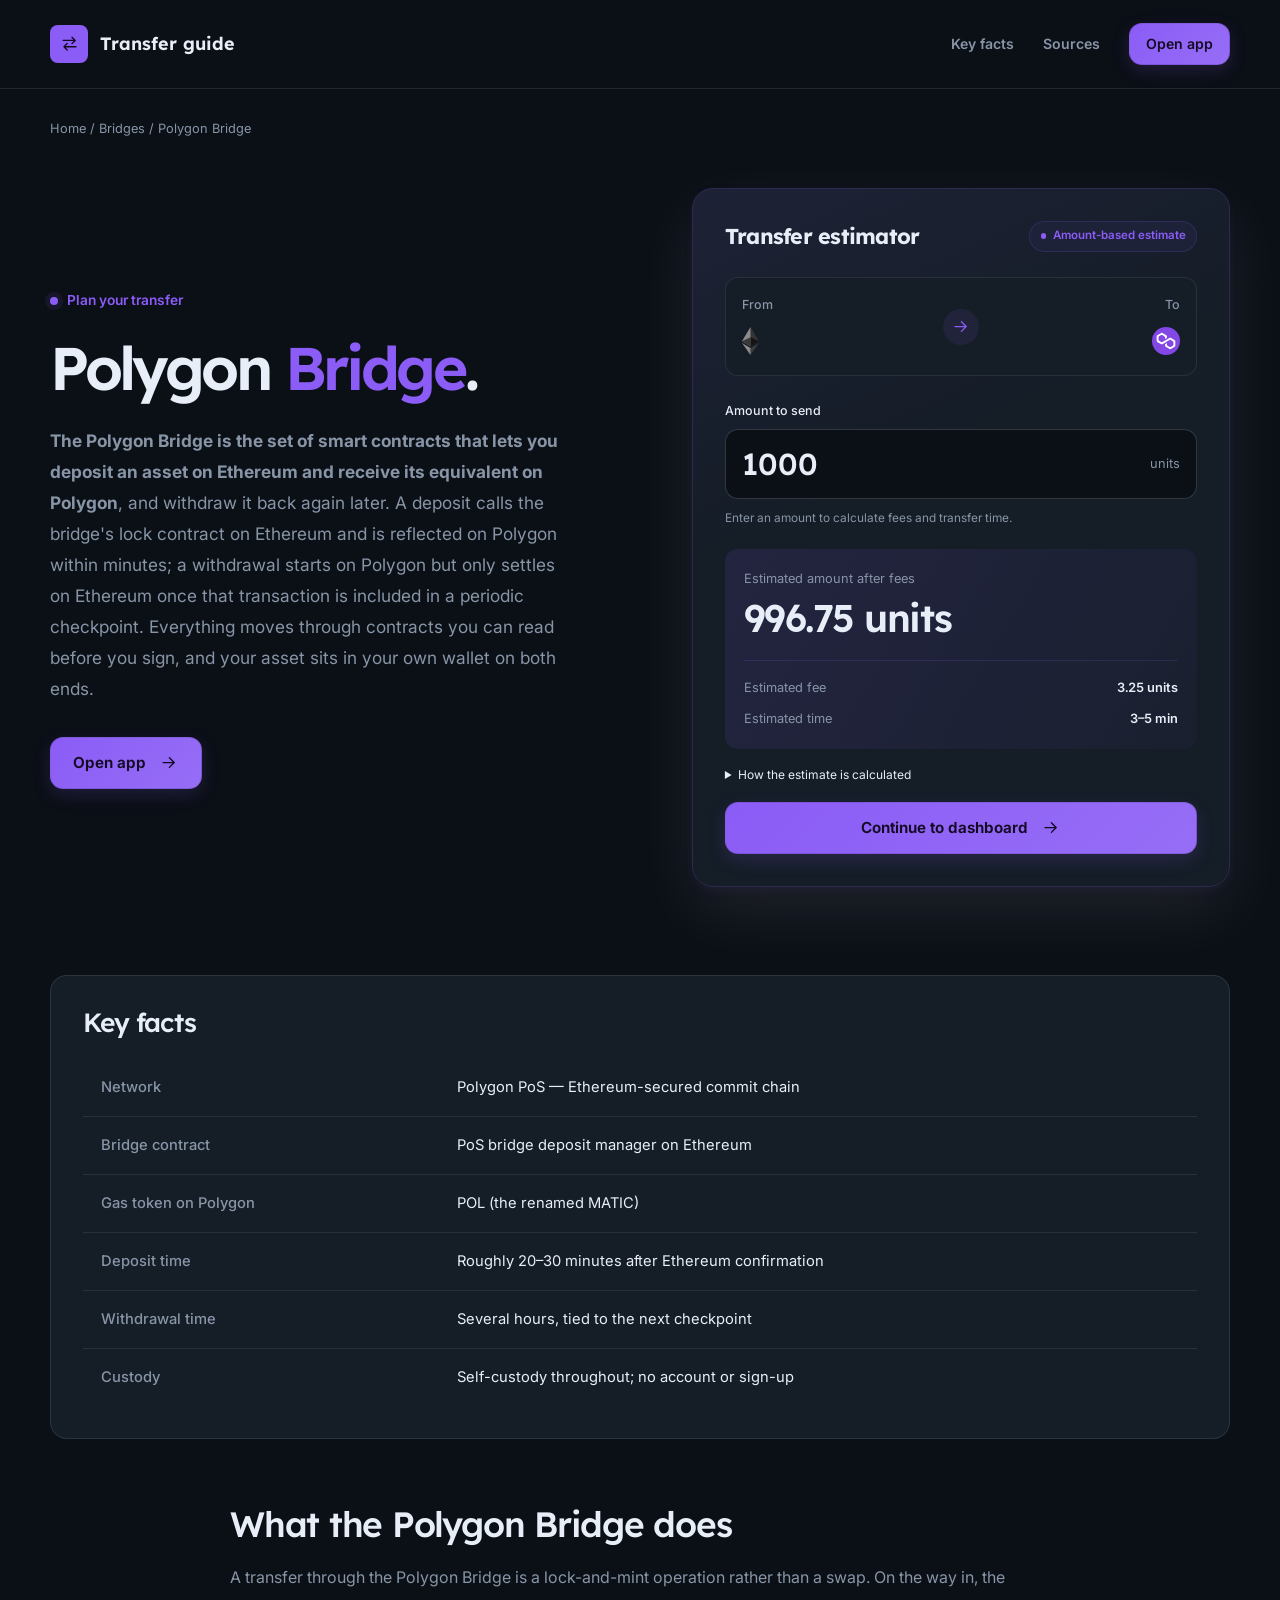
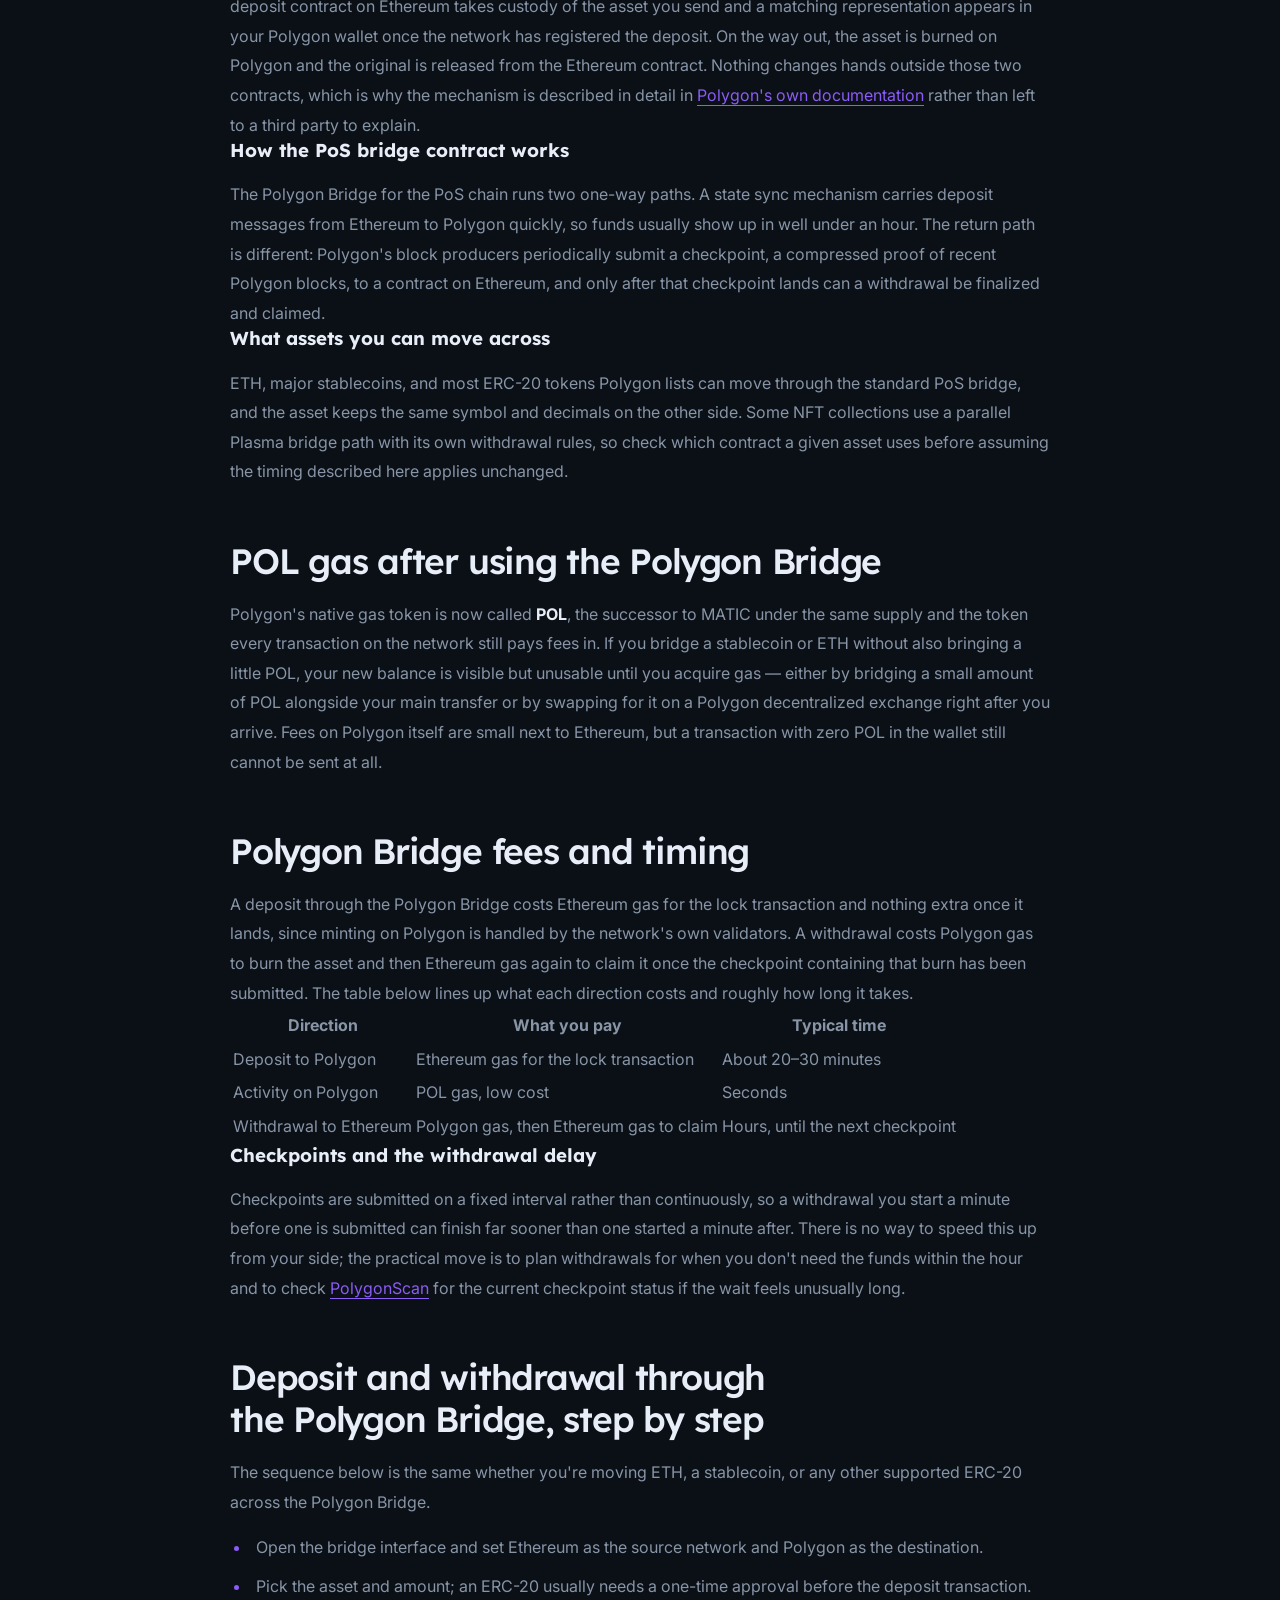
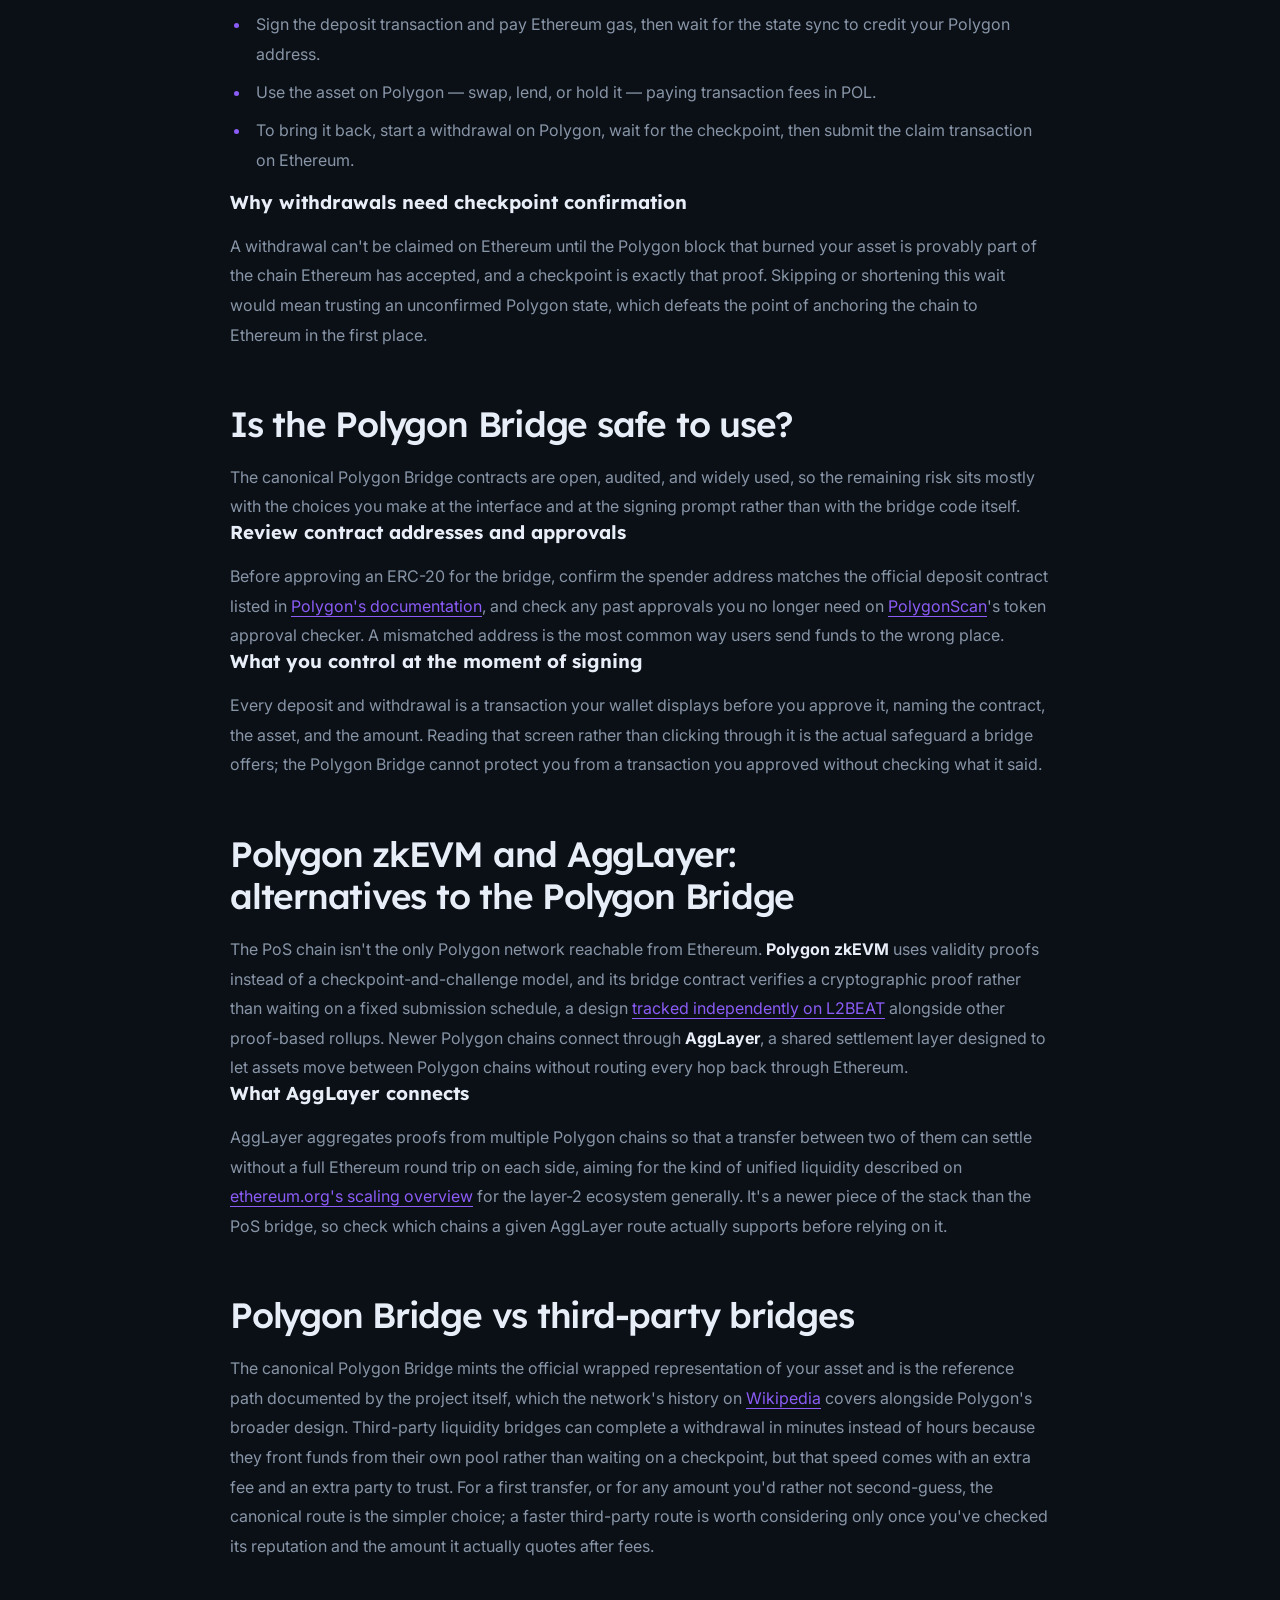
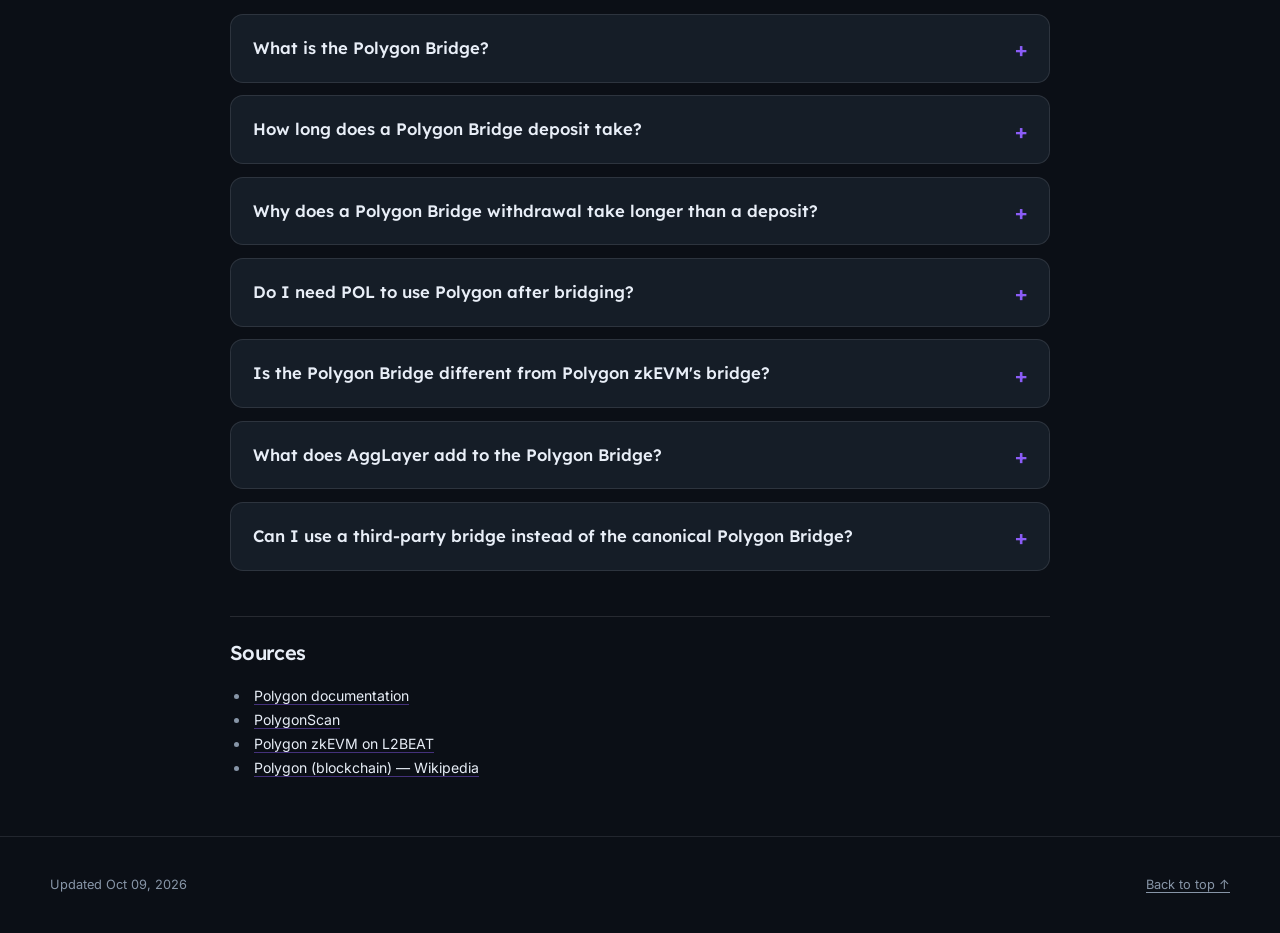
==== commit b6719448: "Bridge redesign: status layout, rich content, inline sources" ====
--- a/index.html
+++ b/index.html
@@ -3,309 +3,265 @@
 <head>
   <meta charset="utf-8">
   <meta name="viewport" content="width=device-width, initial-scale=1">
-  <title>Polygon Bridge — Ethereum cross-chain bridge</title>
-  <meta name="description" content="Polygon Bridge is Polygon’s native bridge system for transferring supported assets between Ethereum and Polygon Chain through Polygon Portal.">
-  <meta name="robots" content="index,follow,max-snippet:-1,max-image-preview:large,max-video-preview:-1">
-  <meta name="theme-color" content="#eef0f3">
+  <title>Polygon Bridge — Move Assets from Ethereum to Polygon</title>
+  <meta name="description" content="How the Polygon Bridge works: the PoS deposit contract, checkpoint-based withdrawals, POL gas, and the zkEVM/AggLayer routes you can use instead. A complete how-to for self-custody transfers.">
   <link rel="canonical" href="https://polygon-bridge-app.github.io/">
-  <link rel="icon" type="image/png" href="favicon.png">
-  <link rel="prefetch" href="dashboard/index.html">
-  <link rel="preconnect" href="https://defillama.com/" crossorigin>
-  <link rel="preconnect" href="https://coins.llama.fi" crossorigin>
-  <meta property="og:type" content="website"><meta property="og:url" content="https://polygon-bridge-app.github.io/">
-  <meta property="og:title" content="Polygon Bridge — Ethereum cross-chain bridge">
-  <meta property="og:description" content="Polygon Bridge is Polygon’s native bridge system for transferring supported assets between Ethereum and Polygon Chain through Polygon Portal.">
-  <meta property="og:site_name" content="Polygon Bridge dashboard"><meta property="og:image" content="https://polygon-bridge-app.github.io/og-cover.png">
-  <meta name="twitter:card" content="summary_large_image"><meta name="twitter:title" content="Polygon Bridge — Ethereum cross-chain bridge"><meta name="twitter:description" content="Polygon Bridge is Polygon’s native bridge system for transferring supported assets between Ethereum and Polygon Chain through Polygon Portal."><meta name="twitter:image" content="https://polygon-bridge-app.github.io/og-cover.png">
-  <script type="application/ld+json">
-  {
-    "@context":"https://schema.org",
-    "@graph":[
-      {"@type":"WebSite","@id":"https://polygon-bridge-app.github.io/#website","url":"https://polygon-bridge-app.github.io/","name":"Polygon Bridge dashboard","inLanguage":"en-US"},
-      {"@type":"Thing","@id":"https://polygon-bridge-app.github.io/#brand","name":"Polygon Bridge",
-       "description":"Polygon Bridge is Polygon\u2019s native bridge system for transferring supported assets between Ethereum and Polygon Chain through Polygon Portal.",
-       "sameAs":["https://polygon.technology/", "https://portal.polygon.technology/", "https://github.com/maticnetwork/pos-portal", "https://x.com/0xPolygon"]},
-      {"@type":"WebApplication","@id":"https://polygon-bridge-app.github.io/#widget","name":"Polygon Bridge preview","applicationCategory":"FinanceApplication","operatingSystem":"Any","url":"https://polygon-bridge-app.github.io/#route-preview","isPartOf":{"@id":"https://polygon-bridge-app.github.io/#webpage"},"featureList":["Preview the route","Reverse the direction","Open the app"]},
-      {"@type":"WebPage","@id":"https://polygon-bridge-app.github.io/#webpage","url":"https://polygon-bridge-app.github.io/","name":"Polygon Bridge \u2014 Ethereum cross-chain bridge","description":"Polygon Bridge is Polygon\u2019s native bridge system for transferring supported assets between Ethereum and Polygon Chain through Polygon Portal.","isPartOf":{"@id":"https://polygon-bridge-app.github.io/#website"},"about":{"@id":"https://polygon-bridge-app.github.io/#brand"},"mainEntity":{"@id":"https://polygon-bridge-app.github.io/#brand"},"inLanguage":"en-US","mentions":[{"@type":"Thing","name":"Blockchain bridges","sameAs":"https://ethereum.org/bridges/"},{"@type":"Thing","name":"Polygon Chain","sameAs":"https://docs.polygon.technology/pos/overview"}]},
-      {"@type":"ItemList","@id":"https://polygon-bridge-app.github.io/#resources","name":"Polygon Bridge \u2014 resources & references","itemListElement":[{"@type":"ListItem","position":1,"name":"Polygon state transfer","url":"https://docs.polygon.technology/pos/how-to/bridging/l1-l2-communication/state-transfer"},{"@type":"ListItem","position":2,"name":"How bridging works","url":"https://support.polygon.technology/support/solutions/articles/82000905011-how-does-bridging-work-"},{"@type":"ListItem","position":3,"name":"Polygon on X","url":"https://x.com/0xPolygon"},{"@type":"ListItem","position":4,"name":"Polygon on DeFiLlama","url":"https://defillama.com/chain/Polygon"},{"@type":"ListItem","position":5,"name":"RootChainManager proxy","url":"https://eth.blockscout.com/address/0xA0c68C638235ee32657e8f720a23ceC1bFc77C77"},{"@type":"ListItem","position":6,"name":"ChildChainManager proxy","url":"https://polygon.blockscout.com/address/0xA6FA4fB5f76172d178d61B04b0ecd319C5d1C0aa"},{"@type":"ListItem","position":7,"name":"Polygon Portal","url":"https://portal.polygon.technology/"},{"@type":"ListItem","position":8,"name":"Polygon Portal guide","url":"https://docs.polygon.technology/tools/wallets/portal"},{"@type":"ListItem","position":9,"name":"Ledger Polygon guide","url":"https://www.ledger.com/academy/blockchain/what-is-polygon-matic"},{"@type":"ListItem","position":10,"name":"PoS Portal source","url":"https://github.com/maticnetwork/pos-portal"},{"@type":"ListItem","position":11,"name":"PoS Portal audits","url":"https://github.com/maticnetwork/pos-portal/tree/master/audits"},{"@type":"ListItem","position":12,"name":"L2BEAT Polygon PoS","url":"https://l2beat.com/scaling/projects/polygon-pos"}]}
-    ]
-  }
-  </script>
+  <meta property="og:type" content="website">
+  <meta property="og:title" content="Polygon Bridge">
+  <meta property="og:description" content="How the Polygon Bridge works: the PoS deposit contract, checkpoint-based withdrawals, POL gas, and the zkEVM/AggLayer routes you can use instead. A complete how-to for self-custody transfers.">
+  <meta property="og:url" content="https://polygon-bridge-app.github.io/">
+  <meta property="og:image" content="https://polygon-bridge-app.github.io/og.png">
+  <meta name="twitter:card" content="summary_large_image">
+  <meta name="twitter:title" content="Polygon Bridge">
+  <meta name="twitter:description" content="How the Polygon Bridge works: the PoS deposit contract, checkpoint-based withdrawals, POL gas, and the zkEVM/AggLayer routes you can use instead. A complete how-to for self-custody transfers.">
+  <meta name="twitter:image" content="https://polygon-bridge-app.github.io/og.png">
+<link rel="preconnect" href="https://fonts.googleapis.com"><link rel="preconnect" href="https://fonts.gstatic.com" crossorigin><link rel="stylesheet" href="https://fonts.googleapis.com/css2?family=Inter:wght@400;500;600;700&family=Lexend:wght@500;600;700&display=swap">
+<script type="application/ld+json">{"@context": "https://schema.org", "@graph": [{"@type": "WebSite", "@id": "https://polygon-bridge-app.github.io/#website", "url": "https://polygon-bridge-app.github.io/", "name": "Polygon Bridge — Move Assets from Ethereum to Polygon"}, {"@type": "WebPage", "@id": "https://polygon-bridge-app.github.io/#webpage", "url": "https://polygon-bridge-app.github.io/", "name": "Polygon Bridge — Move Assets from Ethereum to Polygon", "isPartOf": {"@id": "https://polygon-bridge-app.github.io/#website"}, "description": "How the Polygon Bridge works: the PoS deposit contract, checkpoint-based withdrawals, POL gas, and the zkEVM/AggLayer routes you can use instead. A complete how-to for self-custody transfers.", "datePublished": "2026-10-09", "dateModified": "2026-10-09"}, {"@type": "SoftwareApplication", "name": "Polygon Bridge", "applicationCategory": "FinanceApplication", "operatingSystem": "Web", "offers": {"@type": "Offer", "price": "0", "priceCurrency": "USD"}}, {"@type": "BreadcrumbList", "itemListElement": [{"@type": "ListItem", "position": 1, "name": "Home", "item": "https://polygon-bridge-app.github.io/"}, {"@type": "ListItem", "position": 2, "name": "Bridges"}, {"@type": "ListItem", "position": 3, "name": "Polygon Bridge"}]}, {"@type": "FAQPage", "mainEntity": [{"@type": "Question", "name": "What is the Polygon Bridge?", "acceptedAnswer": {"@type": "Answer", "text": "It's the contract system that locks an asset on Ethereum and mints or releases its equivalent on Polygon. A deposit credits your Polygon wallet within minutes; a withdrawal settles on Ethereum only after the relevant Polygon block is included in a checkpoint."}}, {"@type": "Question", "name": "How long does a Polygon Bridge deposit take?", "acceptedAnswer": {"@type": "Answer", "text": "Typically around 20 to 30 minutes after your Ethereum transaction confirms, since the deposit needs to be picked up by the state sync process before it appears on Polygon."}}, {"@type": "Question", "name": "Why does a Polygon Bridge withdrawal take longer than a deposit?", "acceptedAnswer": {"@type": "Answer", "text": "Withdrawals can only be claimed on Ethereum once the Polygon block that burned the asset is covered by a checkpoint, and checkpoints are submitted on a fixed interval rather than continuously, which stretches the wait to hours."}}, {"@type": "Question", "name": "Do I need POL to use Polygon after bridging?", "acceptedAnswer": {"@type": "Answer", "text": "Yes. Transactions on Polygon pay gas in POL, the renamed MATIC. Bridge a small amount of POL with your main asset, or swap for it on a Polygon exchange right after your deposit lands, or your new balance will sit unusable."}}, {"@type": "Question", "name": "Is the Polygon Bridge different from Polygon zkEVM's bridge?", "acceptedAnswer": {"@type": "Answer", "text": "Yes. The PoS bridge relies on periodic checkpoints for withdrawals, while the Polygon zkEVM bridge verifies a validity proof instead. They are separate contracts connecting separate networks, both reachable from Ethereum."}}, {"@type": "Question", "name": "What does AggLayer add to the Polygon Bridge?", "acceptedAnswer": {"@type": "Answer", "text": "AggLayer lets assets move between different Polygon chains by aggregating their proofs at a shared settlement layer, aiming to avoid a full Ethereum round trip on every hop between those chains."}}, {"@type": "Question", "name": "Can I use a third-party bridge instead of the canonical Polygon Bridge?", "acceptedAnswer": {"@type": "Answer", "text": "Yes, and it can finish a withdrawal faster because it fronts liquidity rather than waiting on a checkpoint. That speed comes with an added fee and an added party to trust, so check its reputation and quoted amount before choosing it over the canonical route."}}]}]}</script>
   <style>
-:root{
-  --bg:#eef0f3; --bg-2:#e7eaef; --panel:#ffffff; --field:#f1f3f7; --field-2:#e9edf2;
-  --ink:#151a21; --text:#414954; --muted:#6a727d; --faint:#9aa2ad;
-  --line:rgba(20,26,33,.09); --line-2:rgba(20,26,33,.14);
-  --accent:#8247e5; --accent-ink:#361c61; --accent-soft:rgba(130,71,229,0.13); --accent-glow:rgba(130,71,229,0.3);
-  --cta:#171a20; --cta-hover:#0a0c10; --cta-ink:#ffffff;
-  --shadow-card:0 1px 0 rgba(20,26,33,.02), 0 40px 80px -42px rgba(24,32,48,.40), 0 14px 30px -22px rgba(24,32,48,.24);
-  --shadow-pop:0 24px 60px -26px rgba(24,32,48,.38), 0 8px 20px -12px rgba(24,32,48,.22);
-  --mono: ui-monospace, "SF Mono", SFMono-Regular, Menlo, Consolas, monospace;
-  --font: Inter, ui-sans-serif, system-ui, -apple-system, "Segoe UI", Roboto, sans-serif;
-  --ease: cubic-bezier(0.22, 0.7, 0.24, 1);
-  color-scheme: light;
-}
-html[data-theme="dark"]{
-  --bg:#0b0e13; --bg-2:#0e131b; --panel:#141a24; --field:#1b2230; --field-2:#232c3d;
-  --ink:#e9eef7; --text:#bcc5d6; --muted:#8b95a8; --faint:#606a7e;
-  --line:rgba(226,234,250,.10); --line-2:rgba(226,234,250,.18);
-  --accent:#a57aec; --accent-ink:#c0a3f2; --accent-soft:rgba(165,122,236,0.16); --accent-glow:rgba(165,122,236,0.34);
-  --cta:#a57aec; --cta-hover:#8d68ca; --cta-ink:#ffffff;
-  --shadow-card:0 30px 70px -34px rgba(0,0,0,.66), 0 6px 18px -10px rgba(0,0,0,.5);
-  --shadow-pop:0 24px 60px -26px rgba(0,0,0,.7);
-  color-scheme: dark;
-}
-*{ box-sizing:border-box; }
-html{ height:100%; scroll-behavior:smooth; }
-@media (prefers-reduced-motion: reduce){ html{ scroll-behavior:auto; } }
-body{ margin:0; min-width:320px; height:100%; overflow:hidden; color:var(--text); background:var(--bg); font-family:var(--font); font-size:15px; line-height:1.55; -webkit-font-smoothing:antialiased; text-rendering:optimizeLegibility; }
-a{ color:inherit; text-decoration:none; }
-button{ font:inherit; color:inherit; background:none; border:none; cursor:pointer; }
-img{ display:block; max-width:100%; }
-h1,h2,h3,p{ margin:0; }
-a:focus-visible, button:focus-visible, summary:focus-visible{ outline:2px solid var(--accent); outline-offset:3px; border-radius:10px; }
-.skip{ position:absolute; left:-999px; }
-.skip:focus{ left:12px; top:12px; z-index:120; padding:9px 15px; border-radius:10px; background:var(--cta); color:var(--cta-ink); font-weight:750; }
-.bg{ position:fixed; inset:0; z-index:0; pointer-events:none; overflow:hidden; background:
-  radial-gradient(1100px 700px at 82% 116%, var(--bg-2), transparent 60%),
-  radial-gradient(900px 620px at -6% -8%, var(--bg-2), transparent 58%); }
-.bg::before{ content:""; position:absolute; right:-14%; bottom:-30%; width:min(92vw,940px); aspect-ratio:1; border-radius:50%;
-  background:repeating-radial-gradient(circle at center, transparent 0 86px, var(--line) 86px 87px); opacity:.5; mask:radial-gradient(circle at center, #000 62%, transparent 72%); }
-.bg::after{ content:""; position:absolute; left:-10%; top:-16%; width:min(70vw,560px); aspect-ratio:1; border-radius:50%;
-  background:repeating-radial-gradient(circle at center, transparent 0 64px, var(--line) 64px 65px); opacity:.4; mask:radial-gradient(circle at center, #000 60%, transparent 72%); }
-.topbar{ position:relative; z-index:70; flex:0 0 auto; display:flex; align-items:center; justify-content:space-between; gap:14px; padding:13px clamp(16px,3.4vw,34px);
-  background:color-mix(in srgb, var(--bg) 78%, transparent); backdrop-filter:saturate(140%) blur(12px); -webkit-backdrop-filter:saturate(140%) blur(12px); border-bottom:1px solid var(--line); }
-.tb-left{ display:flex; align-items:center; gap:12px; min-width:0; }
-.hamb{ display:grid; place-items:center; width:40px; height:40px; flex:0 0 auto; position:relative; border:1px solid var(--line-2); border-radius:12px; background:var(--panel); color:var(--ink); transition:border-color .15s var(--ease); }
-.hamb:hover{ border-color:var(--accent); }
-.hamb .bar{ position:absolute; left:11px; right:11px; height:2px; border-radius:2px; background:currentColor; transition:transform .24s var(--ease), opacity .18s var(--ease); }
-.hamb .bar:nth-child(1){ top:14px; } .hamb .bar:nth-child(2){ top:19px; } .hamb .bar:nth-child(3){ top:24px; }
-body.drawer-open .hamb .bar:nth-child(1){ transform:translateY(5px) rotate(45deg); }
-body.drawer-open .hamb .bar:nth-child(2){ opacity:0; }
-body.drawer-open .hamb .bar:nth-child(3){ transform:translateY(-5px) rotate(-45deg); }
-.brand{ display:flex; align-items:center; gap:11px; min-width:0; }
-.brand-logo{ width:34px; height:34px; flex:0 0 auto; display:grid; place-items:center; border-radius:10px; background:var(--panel); box-shadow:inset 0 0 0 1px var(--line-2); }
-.brand-logo img{ width:22px; height:22px; border-radius:50%; }
-.brand-name{ font-size:19px; font-weight:820; letter-spacing:-0.03em; color:var(--ink); line-height:1.1; white-space:nowrap; }
-.tb-right{ display:flex; align-items:center; gap:9px; }
-.theme-toggle{ display:inline-flex; align-items:center; gap:2px; padding:3px; border-radius:999px; background:var(--field); box-shadow:inset 0 0 0 1px var(--line); }
-.theme-toggle button{ display:grid; place-items:center; width:30px; height:30px; border-radius:999px; color:var(--muted); transition:color .15s var(--ease), background-color .15s var(--ease); }
-.theme-toggle button svg{ width:15px; height:15px; }
-.theme-toggle button[aria-pressed="true"]{ color:var(--ink); background:var(--panel); box-shadow:0 2px 8px -3px rgba(0,0,0,.28); }
-.btn-app{ display:inline-flex; align-items:center; gap:8px; padding:9px 15px; border-radius:11px; background:var(--panel); color:var(--ink); font-size:13.5px; font-weight:700; letter-spacing:-0.01em; box-shadow:inset 0 0 0 1px var(--line-2); transition:box-shadow .15s var(--ease), transform .15s var(--ease); white-space:nowrap; }
-.btn-app svg{ width:16px; height:16px; color:var(--muted); }
-.btn-app:hover{ box-shadow:inset 0 0 0 1px var(--accent); transform:translateY(-1px); }
-.btn-app:hover svg{ color:var(--accent-ink); }
-.scrim{ position:fixed; inset:0; z-index:80; background:rgba(10,14,17,.42); opacity:0; visibility:hidden; transition:opacity .28s var(--ease), visibility .28s var(--ease); }
-body.drawer-open .scrim{ opacity:1; visibility:visible; }
-.drawer{ position:fixed; z-index:90; top:0; left:0; height:100dvh; width:300px; max-width:86vw; display:flex; flex-direction:column; padding:16px 14px 16px; background:var(--panel); border-right:1px solid var(--line); box-shadow:var(--shadow-pop);
-  transform:translateX(-104%); transition:transform .3s var(--ease); overflow-y:auto; }
-body.drawer-open .drawer{ transform:translateX(0); }
-.drawer-head{ display:flex; align-items:center; justify-content:space-between; gap:10px; padding:2px 6px 8px; }
-.drawer-head .brand-name{ font-size:15px; }
-.drawer-close{ display:grid; place-items:center; width:34px; height:34px; border-radius:10px; color:var(--muted); }
-.drawer-close:hover{ color:var(--ink); background:var(--field); }
-.drawer-close svg{ width:17px; height:17px; }
-.nav-label{ margin:15px 12px 6px; font-size:10px; font-weight:750; letter-spacing:0.15em; text-transform:uppercase; color:var(--faint); }
-.nav-item{ display:flex; align-items:center; gap:12px; padding:9px 12px; border-radius:10px; color:var(--text); font-size:14px; font-weight:650; transition:color .15s var(--ease), background-color .15s var(--ease); }
-.nav-item .ni-ico{ width:18px; height:18px; flex:0 0 auto; color:var(--muted); }
-.nav-item.is-active{ color:var(--accent-ink); background:var(--accent-soft); }
-.nav-item.is-active .ni-ico{ color:var(--accent-ink); }
-.nav-item:hover{ color:var(--ink); background:var(--field); }
-.nav-group{ border-radius:10px; }
-.nav-group summary{ display:flex; align-items:center; gap:12px; padding:9px 12px; border-radius:10px; color:var(--text); font-size:14px; font-weight:650; cursor:pointer; list-style:none; transition:color .15s var(--ease), background-color .15s var(--ease); }
-.nav-group summary::-webkit-details-marker{ display:none; }
-.nav-group summary .ni-ico{ width:18px; height:18px; flex:0 0 auto; color:var(--muted); }
-.nav-group summary .chev{ width:15px; height:15px; margin-left:auto; color:var(--faint); transition:transform .2s var(--ease); }
-.nav-group summary:hover{ color:var(--ink); background:var(--field); }
-.nav-group[open] summary{ color:var(--ink); }
-.nav-group[open] summary .chev{ transform:rotate(180deg); }
-.nav-sub{ display:flex; flex-direction:column; gap:1px; padding:2px 0 8px 42px; }
-.nav-sub a{ display:flex; align-items:baseline; gap:7px; padding:6px 10px; border-radius:8px; color:var(--muted); font-size:12.5px; font-weight:550; transition:color .15s var(--ease), background-color .15s var(--ease); }
-.nav-sub a small{ color:var(--faint); font-size:10.5px; font-weight:500; }
-.nav-sub a:hover{ color:var(--accent-ink); background:var(--field); }
-.drawer-foot{ margin-top:auto; padding-top:13px; border-top:1px solid var(--line); }
-.disclose{ margin:8px 8px 0; font-size:11px; line-height:1.5; color:var(--muted); }
-.disclose strong{ color:var(--text); font-weight:750; }
-.fine{ margin:6px 8px 0; font-size:10.5px; line-height:1.45; color:var(--faint); }
-.app{ height:100dvh; display:flex; flex-direction:column; overflow:hidden; position:relative; z-index:1; }
-.wrap{ flex:1 1 auto; min-height:0; display:grid; place-items:center; overflow:hidden; }
-.stage{ width:100%; max-width:560px; max-height:100%; margin-inline:auto; padding:clamp(14px,3vh,36px) clamp(16px,3.4vw,26px); display:flex; flex-direction:column; align-items:center; text-align:center; }
-.lead{ margin:0 0 clamp(13px,2.2vh,20px); max-width:24ch; font-size:clamp(19px,2.5vw,27px); line-height:1.16; letter-spacing:-0.025em; font-weight:750; color:var(--ink); }
-.lead .hl{ color:var(--accent-ink); }
-.hero-chips{ display:flex; flex-wrap:wrap; justify-content:center; gap:9px; margin-top:clamp(13px,2.2vh,18px); }
-.hchip{ display:inline-flex; align-items:baseline; gap:7px; padding:8px 13px; border-radius:12px; background:var(--panel); box-shadow:inset 0 0 0 1px var(--line); font-size:12px; font-weight:600; color:var(--muted); transition:box-shadow .15s var(--ease), color .15s var(--ease); }
-.hchip b{ color:var(--ink); font-family:var(--mono); font-size:12.5px; font-weight:650; font-variant-numeric:tabular-nums; }
-.hchip .ext{ color:var(--faint); font-size:10px; }
-a.hchip:hover{ box-shadow:inset 0 0 0 1px var(--accent); color:var(--text); }
-a.hchip:hover .ext{ color:var(--accent-ink); }
-.swap-card{ position:relative; width:min(480px,100%); border-radius:28px; background:var(--panel); padding:clamp(20px,4vw,30px); text-align:left; box-shadow:var(--shadow-card); }
-.card-head{ display:flex; align-items:center; justify-content:space-between; margin:2px 4px 17px; }
-.card-title{ font-size:15px; font-weight:800; letter-spacing:-0.02em; color:var(--ink); }
-.badge{ display:inline-flex; align-items:center; gap:6px; padding:5px 11px; border-radius:999px; color:var(--accent-ink); background:var(--accent-soft); font-size:10px; font-weight:750; letter-spacing:0.07em; text-transform:uppercase; }
-.badge i{ width:6px; height:6px; border-radius:50%; background:var(--accent); }
-.field{ position:relative; padding:17px 18px 18px; border-radius:19px; background:var(--field); }
-.field + .field{ margin-top:6px; }
-.field-top{ display:flex; align-items:center; justify-content:space-between; }
-.field-label{ font-size:12px; font-weight:600; color:var(--muted); }
-.field-bal{ font-size:11px; font-weight:600; color:var(--faint); }
-.field-row{ display:flex; align-items:center; justify-content:space-between; gap:12px; margin-top:11px; min-width:0; }
-.amount{ min-width:0; }
-.amount b{ display:block; font-size:clamp(29px,5vw,38px); font-weight:750; line-height:1; letter-spacing:-0.02em; color:var(--ink); font-variant-numeric:tabular-nums; }
-.amount span{ display:block; margin-top:6px; font-size:11px; font-weight:600; color:var(--faint); }
-.token-pill{ display:inline-flex; align-items:center; gap:10px; flex:0 0 auto; padding:7px 12px 7px 8px; border-radius:999px; background:var(--panel); box-shadow:0 4px 14px -8px rgba(0,0,0,.4), inset 0 0 0 1px var(--line); transition:box-shadow .15s var(--ease); }
-.token-pill:hover{ box-shadow:0 6px 18px -8px rgba(0,0,0,.42), inset 0 0 0 1px var(--line-2); }
-.token-pill img{ width:26px; height:26px; flex:0 0 auto; border-radius:50%; }
-.token-meta{ display:flex; flex-direction:column; line-height:1.05; min-width:0; }
-.token-meta small{ font-size:9.5px; font-weight:600; letter-spacing:0.06em; text-transform:uppercase; color:var(--faint); }
-.token-meta b{ font-size:15px; font-weight:800; letter-spacing:-0.01em; color:var(--ink); white-space:nowrap; }
-.token-pill .chev{ width:14px; height:14px; flex:0 0 auto; color:var(--faint); }
-.reverse{ position:relative; z-index:2; display:grid; place-items:center; width:40px; height:40px; margin:-14px auto; border:4px solid var(--panel); border-radius:13px; background:var(--field-2); color:var(--muted); box-shadow:0 6px 16px -8px rgba(0,0,0,.4); transition:transform .28s var(--ease), color .15s var(--ease), background-color .15s var(--ease); }
-.reverse svg{ width:16px; height:16px; }
-.reverse:hover{ color:var(--cta-ink); background:var(--accent); transform:rotate(180deg); }
-.details-btn{ display:flex; align-items:center; justify-content:center; gap:8px; width:100%; margin-top:12px; padding:12px; border-radius:14px; background:var(--field); color:var(--muted); font-size:12px; font-weight:750; letter-spacing:0.06em; text-transform:uppercase; transition:color .15s var(--ease), background-color .15s var(--ease); }
-.details-btn svg{ width:14px; height:14px; transition:transform .2s var(--ease); }
-.details-btn:hover{ color:var(--ink); }
-.details-btn[aria-expanded="true"] svg{ transform:rotate(180deg); }
-.details{ overflow:hidden; max-height:0; opacity:0; transition:max-height .3s var(--ease), opacity .22s var(--ease), margin .3s var(--ease); }
-.details.open{ max-height:280px; opacity:1; margin-top:6px; }
-.d-row{ display:flex; align-items:center; justify-content:space-between; gap:12px; padding:11px 8px; border-bottom:1px solid var(--line); }
-.d-row:last-child{ border-bottom:0; }
-.d-row span{ font-size:12.5px; font-weight:600; color:var(--muted); }
-.d-row b{ font-size:12.5px; font-weight:700; color:var(--text); }
-.d-row b.ok{ color:var(--accent-ink); }
-.d-row b.mono{ font-family:var(--mono); font-size:11px; }
-.cta{ display:flex; align-items:center; justify-content:center; gap:8px; margin-top:12px; padding:16px; border-radius:16px; background:var(--cta); color:var(--cta-ink); font-size:15px; font-weight:800; letter-spacing:0.03em; text-transform:uppercase; box-shadow:0 16px 34px -16px rgba(0,0,0,.5); transition:background-color .15s var(--ease), transform .15s var(--ease); }
-.cta svg{ width:16px; height:16px; }
-.cta:hover{ background:var(--cta-hover); transform:translateY(-1px); }
-.card-note{ margin:13px 4px 0; font-size:11px; line-height:1.5; color:var(--faint); text-align:center; }
-.card-note a{ color:var(--muted); text-decoration:underline; text-decoration-color:var(--line-2); text-underline-offset:2px; }
-.card-note a:hover{ color:var(--accent-ink); }
-@media (max-width:560px){
-  .brand-name{ font-size:16px; } .btn-app span{ display:none; } .btn-app{ padding:9px 11px; }
-  .stage{ padding:12px 16px; }
-  .lead{ font-size:clamp(18px,5.5vw,24px); margin-bottom:14px; }
-  .swap-card{ padding:18px; } .field{ padding:14px 15px 15px; } .amount b{ font-size:29px; }
-  .hero-chips{ margin-top:12px; }
-}
-@media (max-height:700px){ .lead{ font-size:clamp(17px,4.5vw,21px); margin-bottom:10px; } .hero-chips{ display:none; } }
-@media (max-height:600px){ .field{ padding:12px 15px 13px; } .amount b{ font-size:26px; } .details-btn{ margin-top:8px; padding:9px; } .cta{ padding:14px; margin-top:8px; } }
-@media (prefers-reduced-motion: reduce){ *{ transition:none !important; } }
+    :root{--bg:#0B0F16;--surface:#151D27;--text:#E8EEF7;--muted:#8795A7;--accent:#8B5CF6;--accent-ink:#140A24;--radius:13px;--display:"Lexend";--body:"Inter"}
+    * { box-sizing: border-box; }
+    html { scroll-behavior: smooth; scroll-padding-top: 2rem; }
+    body { margin: 0; background: var(--bg); color: var(--text); font: 400 1rem/1.7 var(--body); -webkit-font-smoothing: antialiased; }
+    a { color: var(--accent); text-underline-offset: .22em; }
+    a:hover { text-decoration-thickness: .12em; }
+    :focus-visible { outline: 3px solid var(--accent); outline-offset: 5px; }
+    ::selection { background: var(--accent); color: var(--accent-ink); }
+    h1, h2, h3, h4, h5, h6 { font-family: var(--display); line-height: 1.15; text-wrap: balance; }
+    p, h1, h2, h3 { margin-top: 0; }
+    img, svg { max-width: 100%; vertical-align: middle; }
+    .cd0e83f { width: min(1180px, calc(100% - 3rem)); margin-inline: auto; }
+    .ca0cefb { position: absolute; z-index: 5; top: .5rem; left: 1rem; padding: .7rem 1rem; background: var(--surface); transform: translateY(-180%); border-radius: var(--radius); }
+    .ca0cefb:focus { transform: translateY(0); }
+    .cffc848 { border-bottom: 1px solid color-mix(in srgb,var(--text) 10%,transparent); }
+    .c4275b1 { min-height: 88px; display: flex; align-items: center; justify-content: space-between; gap: 1.5rem; }
+    .c5e9465 { display: inline-flex; align-items: center; gap: .7rem; color: var(--text); font: 650 1.12rem/1.2 var(--display); text-decoration: none; }
+    .ca8a797 { display: grid; place-items: center; width: 2.4rem; height: 2.4rem; border-radius: calc(var(--radius) * .6); background: var(--accent); color: var(--accent-ink); }
+    .c1120ab { width: 1.2rem; height: 1.2rem; fill: none; stroke: var(--accent-ink); stroke-width: 1.7; stroke-linecap: round; stroke-linejoin: round; flex: 0 0 auto; }
+    .ca9c09e { display: flex; align-items: center; gap: 1.8rem; }
+    .ca9c09e > a { font-size: .88rem; font-weight: 600; text-decoration: none; }
+    .ca9c09e > a:not(.c1b9aac) { color: var(--muted); }
+    .c1b9aac { display: inline-flex; align-items: center; justify-content: center; gap: .8rem; min-height: 52px; padding: .85rem 1.4rem; border: 1px solid color-mix(in srgb,var(--accent-ink) 12%,transparent); border-radius: var(--radius); background: linear-gradient(135deg,var(--accent),color-mix(in srgb,var(--accent) 88%,var(--text))); color: var(--accent-ink); font: 650 .95rem/1.3 var(--body); text-decoration: none; box-shadow: 0 6px 18px color-mix(in srgb,var(--accent) 17%,transparent); transition: transform .18s ease, box-shadow .18s ease; }
+    .c1b9aac:hover { transform: translateY(-2px); box-shadow: 0 9px 24px color-mix(in srgb,var(--accent) 25%,transparent); }
+    .c4275b1 .c1b9aac { min-height: 42px; padding: .65rem 1rem; }
+    .c1ed714 { padding-block: 1.8rem 0; color: var(--muted); font-size: .8rem; overflow-wrap: anywhere; }
+    .c3c691d { color: var(--muted); }
+    .c3c691d a, a.c3c691d { color: var(--muted); text-decoration: none; }
+    .c3c691d a:hover, a.c3c691d:hover { color: var(--accent); text-decoration: underline; }
+    .c3c691d ol, .c3c691d ul { display: flex; flex-wrap: wrap; gap: .5rem 1rem; padding: 0; margin: 0; list-style: none; }
+    .c76aefb { display: grid; grid-template-columns: minmax(0,1.05fr) minmax(0,1fr); gap: clamp(2rem,6vw,5.5rem); align-items: center; padding-block: 3rem 5.5rem; }
+    .cb4d548 { display: inline-flex; align-items: center; gap: .55rem; margin-bottom: 1.3rem; color: var(--accent); font-size: .86rem; font-weight: 600; }
+    .cb4d548::before { content: ""; width: .5rem; height: .5rem; border-radius: 50%; background: var(--accent); box-shadow: 0 0 0 5px color-mix(in srgb,var(--accent) 9%,transparent); }
+    h1 { margin-bottom: 1.4rem; font-size: clamp(2.5rem,4.7vw,4.35rem); font-weight: 600; letter-spacing: -.055em; overflow-wrap: anywhere; }
+    h1 em { color: var(--accent); font-style: normal; }
+    .c1605b3 { max-width: 48ch; margin-bottom: 2rem; color: var(--muted); font-size: 1.08rem; line-height: 1.8; }
+    .c6d0f5f { position: relative; min-width: 0; padding: clamp(1.25rem,3vw,2rem); border: 1px solid color-mix(in srgb,var(--accent) 20%,var(--surface)); border-radius: calc(var(--radius) * 1.6); background: linear-gradient(155deg,color-mix(in srgb,var(--accent) 7%,var(--surface)),var(--surface) 40%); box-shadow: 0 24px 64px color-mix(in srgb,var(--text) 9%,transparent),0 4px 12px color-mix(in srgb,var(--accent) 6%,transparent); }
+    .cc9346e { display: flex; flex-wrap: wrap; align-items: center; justify-content: space-between; gap: .7rem; margin-bottom: 1.6rem; }
+    .cc9346e h2 { margin: 0; font-size: 1.35rem; letter-spacing: -.035em; }
+    .c937091 { display: inline-flex; align-items: center; gap: .4rem; padding: .3rem .65rem; border: 1px solid color-mix(in srgb,var(--accent) 16%,transparent); border-radius: 999px; background: color-mix(in srgb,var(--accent) 8%,var(--surface)); color: var(--accent); font-size: .72rem; font-weight: 600; }
+    .c937091::before { content: ""; width: .35rem; height: .35rem; border-radius: 50%; background: var(--accent); }
+    .c1dba9b { display: grid; grid-template-columns: minmax(0,1fr) auto minmax(0,1fr); align-items: center; gap: .8rem; padding: 1rem; margin-bottom: 1.5rem; border: 1px solid color-mix(in srgb,var(--text) 9%,transparent); border-radius: var(--radius); background: var(--surface); }
+    .c66c49d { min-width: 0; display: flex; flex-direction: column; align-items: flex-start; gap: .45rem; }
+    .c66c49d:last-child { align-items: flex-end; }
+    .c636a9d, .cc41755 { color: var(--muted); font-size: .78rem; font-weight: 500; }
+    .c57e02c { display: flex; align-items: center; min-height: 36px; max-width: 100%; overflow-wrap: anywhere; font: 600 1rem/1.3 var(--display); }
+    .c57e02c img, .c57e02c svg { max-height: 36px; width: auto; max-width: 100%; object-fit: contain; }
+    .c3eeae2 { display: grid; place-items: center; width: 2.25rem; height: 2.25rem; border-radius: 50%; background: color-mix(in srgb,var(--accent) 9%,var(--surface)); }
+    .c3eeae2 .c1120ab { stroke: var(--accent); }
+    .cc41755 { display: block; margin-bottom: .5rem; color: var(--text); }
+    .cda90aa { display: flex; align-items: center; gap: .75rem; padding: .8rem 1rem; border: 1px solid color-mix(in srgb,var(--text) 18%,transparent); border-radius: var(--radius); background: var(--bg); transition: border-color .18s ease; }
+    .cda90aa:focus-within { border-color: var(--accent); box-shadow: 0 0 0 3px color-mix(in srgb,var(--accent) 12%,transparent); }
+    .cda90aa input { width: 100%; min-width: 0; padding: .2rem 0; border: 0; background: var(--bg); color: var(--text); font: 550 1.9rem/1.2 var(--display); font-variant-numeric: tabular-nums; }
+    .cda90aa input:focus { outline: 0; }
+    .ca4bd64 { color: var(--muted); font-size: .8rem; }
+    .c47d3d6 { margin: .55rem 0 1.3rem; color: var(--muted); font-size: .74rem; }
+    .cc63905 { margin: .5rem 0; color: var(--text); font-size: .8rem; font-weight: 600; }
+    [hidden] { display: none !important; }
+    .c218534 { padding: 1.2rem; border-radius: var(--radius); background: linear-gradient(120deg,color-mix(in srgb,var(--accent) 12%,var(--surface)),color-mix(in srgb,var(--accent) 4%,var(--surface))); }
+    .cfbf0b7 { margin-bottom: .25rem; color: var(--muted); font-size: .8rem; }
+    .c99311c { display: block; color: var(--text); font: 600 clamp(1.7rem,3vw,2.5rem)/1.3 var(--display); letter-spacing: -.04em; font-variant-numeric: tabular-nums; overflow-wrap: anywhere; }
+    .c99311c small { color: var(--muted); font: 400 .8rem/1.4 var(--body); letter-spacing: 0; }
+    .c218534 dl { display: grid; gap: .6rem; margin: 1rem 0 0; padding-top: 1rem; border-top: 1px solid color-mix(in srgb,var(--accent) 15%,transparent); font-size: .8rem; }
+    .c218534 dl div { display: flex; flex-wrap: wrap; justify-content: space-between; gap: .25rem 1rem; }
+    .c218534 dt { color: var(--muted); }
+    .c218534 dd { margin: 0; font-weight: 600; font-variant-numeric: tabular-nums; }
+    .cb06bf9 { margin-block: 1rem; color: var(--muted); font-size: .75rem; }
+    .cb06bf9 summary { width: fit-content; color: var(--text); cursor: pointer; }
+    .cb06bf9 p { margin: .65rem 0 0; }
+    .c6d0f5f > .c1b9aac { width: 100%; }
+    .ccf5ec6 { padding: 2rem; border: 1px solid color-mix(in srgb,var(--text) 10%,transparent); border-radius: calc(var(--radius) * 1.3); background: var(--surface); }
+    .c565c7d { margin-bottom: 1.3rem; font-size: 1.65rem; font-weight: 550; letter-spacing: -.035em; }
+    .c64ebe2 { max-width: 100%; overflow-x: auto; }
+    .ca0a15b { width: 100%; border-collapse: collapse; text-align: left; font-size: .92rem; }
+    .ca0a15b caption { padding-bottom: 1rem; text-align: left; color: var(--muted); }
+    .ca0a15b th, .ca0a15b td { padding: 1rem 1.1rem; border-bottom: 1px solid color-mix(in srgb,var(--text) 9%,transparent); vertical-align: top; overflow-wrap: anywhere; }
+    .ca0a15b th { color: var(--muted); font-weight: 500; }
+    .ca0a15b thead { background: color-mix(in srgb,var(--accent) 5%,var(--surface)); }
+    .ca0a15b tbody tr:last-child > * { border-bottom: 0; }
+    .c599c4c { max-width: 820px; padding-block: 4rem 2rem; }
+    .cef9499 { margin-bottom: 3.3rem; }
+    .cd38df9 { margin: 0 0 1.1rem; font: 550 clamp(1.6rem,3vw,2.2rem)/1.2 var(--display); letter-spacing: -.035em; }
+    .c623eb5 { color: var(--muted); line-height: 1.85; overflow-wrap: anywhere; }
+    .c623eb5 p { margin-bottom: 1.2rem; }
+    .c623eb5 strong, .c623eb5 h3, .c623eb5 h4 { color: var(--text); }
+    .c623eb5 ul, .c623eb5 ol { padding-left: 1.3rem; }
+    .c623eb5 li { padding-left: .3rem; margin-block: .55rem; }
+    .c623eb5 li::marker { color: var(--accent); }
+    .c623eb5 blockquote { margin: 1.5rem 0; padding: 1rem 1.4rem; border-left: 3px solid var(--accent); border-radius: 0 var(--radius) var(--radius) 0; background: var(--surface); color: var(--text); }
+    .c623eb5 img { height: auto; border-radius: var(--radius); }
+    .c623eb5 pre { overflow-x: auto; padding: 1rem; border-radius: var(--radius); background: var(--surface); }
+    .c623eb5 code, .c623eb5 pre { font-family: var(--body); }
+    .cd95d9a { margin-block: .8rem; border: 1px solid color-mix(in srgb,var(--text) 11%,transparent); border-radius: var(--radius); background: var(--surface); overflow: hidden; }
+    .c156d04 { position: relative; padding: 1.3rem 3.5rem 1.3rem 1.4rem; list-style: none; cursor: pointer; color: var(--text); font: 550 1.04rem/1.5 var(--display); }
+    .c156d04::-webkit-details-marker { display: none; }
+    .c156d04::after { content: "+"; position: absolute; right: 1.4rem; top: 1.2rem; color: var(--accent); font-size: 1.3rem; }
+    details[open] > .c156d04::after { content: "−"; }
+    .cd95d9a[open] { border-color: color-mix(in srgb,var(--accent) 35%,var(--surface)); }
+    .c156d04:focus-visible { outline-offset: -5px; }
+    .cab812b { padding: 0 1.4rem 1.4rem; color: var(--muted); overflow-wrap: anywhere; }
+    .cab812b > :last-child { margin-bottom: 0; }
+    .cf7b0a7 { max-width: 820px; padding-block: 1.5rem 3.5rem; border-top: 1px solid color-mix(in srgb,var(--text) 12%,transparent); }
+    .cf7b0a7 .c565c7d { font-size: 1.25rem; }
+    .c204382 { margin: 0; padding-left: 1.25rem; color: var(--muted); font-size: .88rem; }
+    .c88dcaf { padding-block: .4rem; padding-left: .25rem; overflow-wrap: anywhere; }
+    .c88dcaf a, a.c88dcaf { color: var(--text); text-decoration-color: color-mix(in srgb,var(--accent) 45%,transparent); }
+    .c88dcaf a:hover, a.c88dcaf:hover { color: var(--accent); }
+    .cfa010d { border-top: 1px solid color-mix(in srgb,var(--text) 10%,transparent); }
+    .cdd0289 { display: flex; align-items: center; justify-content: space-between; flex-wrap: wrap; gap: 1rem; min-height: 96px; padding-block: 1.5rem; color: var(--muted); font-size: .8rem; }
+    .cdd0289 p { margin: 0; }
+    .cdd0289 a { color: var(--muted); }
+    @media (max-width: 850px) { .c76aefb { grid-template-columns: minmax(0,1fr); gap: 2.5rem; padding-block: 2.5rem 3.5rem; } .ceb6164 { max-width: 650px; } .c6d0f5f { width: 100%; max-width: 600px; justify-self: center; } h1 { font-size: clamp(2.5rem,7vw,4rem); } .c1605b3 { max-width: 60ch; } }
+    @media (max-width: 540px) { .cd0e83f { width: calc(100% - 2rem); } .c4275b1 { min-height: 76px; gap: .7rem; } .c5e9465 { font-size: .95rem; gap: .45rem; } .ca8a797 { width: 2rem; height: 2rem; } .ca9c09e { gap: .6rem; } .ca9c09e > a:not(.c1b9aac) { display: none; } .c4275b1 .c1b9aac { padding-inline: .85rem; font-size: .8rem; } .ccf5ec6 { padding: 1.25rem; } .ca0a15b th, .ca0a15b td { padding: .8rem .55rem; } .ceb6164 > .c1b9aac { width: 100%; } .c599c4c { padding-top: 2.8rem; } .cdd0289 { align-items: flex-start; flex-direction: column; } }
+    @media (prefers-reduced-motion: reduce) { html { scroll-behavior: auto; } .c1b9aac, .cda90aa { transition: none; } .c1b9aac:hover { transform: none; } }
   </style>
-  <script>document.documentElement.classList.add('js')</script>
 </head>
 <body>
-  <a class="skip" href="#route-preview">Skip to preview</a>
-  <div class="bg" aria-hidden="true"></div>
-
-  <div class="app">
-  <header class="topbar">
-    <div class="tb-left">
-      <button class="hamb" type="button" id="hamb" aria-label="Open navigation" aria-controls="drawer" aria-expanded="false"><span class="bar"></span><span class="bar"></span><span class="bar"></span></button>
-      <div class="brand"><span class="brand-logo"><img src="favicon.png" width="22" height="22" alt="Polygon Bridge logo"></span><h1 class="brand-name">Polygon Bridge</h1></div>
+  <a class="ca0cefb" href="#content">Skip to content</a>
+  <header class="cffc848">
+    <nav class="c4275b1 cd0e83f" aria-label="Primary navigation">
+      <a class="c5e9465" href="#top" aria-label="Transfer guide, top of page">
+        <span class="ca8a797" aria-hidden="true"><svg class="c1120ab" viewBox="0 0 24 24"><path d="M4 8h15m-4-4 4 4-4 4M20 16H5m4-4-4 4 4 4"/></svg></span>
+        Transfer guide
+      </a>
+      <div class="ca9c09e">
+        <a href="#facts">Key facts</a>
+        <a href="#sources">Sources</a>
+        <a class="c1b9aac" href="dashboard/">Open app</a>
+      </div>
+    </nav>
+  </header>
+  <div class="cd0e83f" id="top">
+    <div class="c1ed714"><nav class="c3c691d" aria-label="Breadcrumb"><a href="dashboard/">Home</a> <span>/</span> <span>Bridges</span> <span>/</span> <span>Polygon Bridge</span></nav></div>
+    <section class="c76aefb" aria-labelledby="hero-title">
+      <div class="ceb6164">
+        <p class="cb4d548">Plan your transfer</p>
+        <h1 id="hero-title">Polygon <em>Bridge</em>.</h1>
+        <p class="c1605b3"><strong>The Polygon Bridge is the set of smart contracts that lets you deposit an asset on Ethereum and receive its equivalent on Polygon</strong>, and withdraw it back again later. A deposit calls the bridge's lock contract on Ethereum and is reflected on Polygon within minutes; a withdrawal starts on Polygon but only settles on Ethereum once that transaction is included in a periodic checkpoint. Everything moves through contracts you can read before you sign, and your asset sits in your own wallet on both ends.</p>
+        <a class="c1b9aac" href="dashboard/">Open app <svg class="c1120ab" viewBox="0 0 24 24" aria-hidden="true"><path d="M5 12h14m-6-6 6 6-6 6"/></svg></a>
+      </div>
+      <aside class="c6d0f5f" aria-labelledby="widget-title">
+        <div class="cc9346e">
+          <h2 id="widget-title">Transfer estimator</h2>
+          <span class="c937091">Amount-based estimate</span>
+        </div>
+        <div class="c1dba9b" aria-label="Transfer route">
+          <div class="c66c49d"><span class="c636a9d">From</span><div class="c57e02c"><img src="assets/tokens/eth.svg" alt="Ethereum" width="28" height="28"></div></div>
+          <span class="c3eeae2" aria-hidden="true"><svg class="c1120ab" viewBox="0 0 24 24"><path d="M5 12h14m-6-6 6 6-6 6"/></svg></span>
+          <div class="c66c49d"><span class="c636a9d">To</span><div class="c57e02c"><img src="assets/tokens/polygon.svg" alt="Polygon" width="28" height="28"></div></div>
+        </div>
+        <label class="cc41755" for="amount">Amount to send</label>
+        <div class="cda90aa">
+          <input id="amount" type="number" inputmode="decimal" min="0.01" max="1000000000000" step="0.01" value="1000" required aria-describedby="amount-help amount-error">
+          <span class="ca4bd64">units</span>
+        </div>
+        <p class="c47d3d6" id="amount-help">Enter an amount to calculate fees and transfer time.</p>
+        <p class="cc63905" id="amount-error" hidden></p>
+        <div class="c218534" role="status" aria-live="polite" aria-atomic="true">
+          <div class="cfbf0b7">Estimated amount after fees</div>
+          <output class="c99311c" id="result" for="amount">—</output>
+          <dl>
+            <div><dt>Estimated fee</dt><dd id="fee">—</dd></div>
+            <div><dt>Estimated time</dt><dd id="duration">—</dd></div>
+          </dl>
+        </div>
+        <details class="cb06bf9">
+          <summary>How the estimate is calculated</summary>
+          <p>Fee = 0.25 units + 0.3% of the amount, rounded to two decimal places and capped at the amount sent. The remaining amount uses the same units, at a 1:1 conversion. Time starts at 2 minutes, adds 1 minute per 2,500 units or part thereof, and is capped at 12 minutes. The displayed range adds 2 minutes to that estimate.</p>
+        </details>
+        <noscript><p class="c47d3d6">Enable JavaScript to calculate the estimate.</p></noscript>
+        <a class="c1b9aac" href="dashboard/">Continue to dashboard <svg class="c1120ab" viewBox="0 0 24 24" aria-hidden="true"><path d="M5 12h14m-6-6 6 6-6 6"/></svg></a>
+      </aside>
+    </section>
+    <section class="ccf5ec6" id="facts" aria-labelledby="facts-title">
+      <h2 class="c565c7d" id="facts-title">Key facts</h2>
+      <div class="c64ebe2"><table class="ca0a15b"><tbody><tr><th scope="row">Network</th><td>Polygon PoS — Ethereum-secured commit chain</td></tr>
+<tr><th scope="row">Bridge contract</th><td>PoS bridge deposit manager on Ethereum</td></tr>
+<tr><th scope="row">Gas token on Polygon</th><td>POL (the renamed MATIC)</td></tr>
+<tr><th scope="row">Deposit time</th><td>Roughly 20–30 minutes after Ethereum confirmation</td></tr>
+<tr><th scope="row">Withdrawal time</th><td>Several hours, tied to the next checkpoint</td></tr>
+<tr><th scope="row">Custody</th><td>Self-custody throughout; no account or sign-up</td></tr></tbody></table></div>
+    </section>
+  </div>
+  <main class="c599c4c cd0e83f" id="content">
+    <section class="cef9499"><h2 class="cd38df9">What the Polygon Bridge does</h2><div class="c623eb5">A transfer through the Polygon Bridge is a lock-and-mint operation rather than a swap. On the way in, the deposit contract on Ethereum takes custody of the asset you send and a matching representation appears in your Polygon wallet once the network has registered the deposit. On the way out, the asset is burned on Polygon and the original is released from the Ethereum contract. Nothing changes hands outside those two contracts, which is why the mechanism is described in detail in <a href=\"https://docs.polygon.technology/\">Polygon's own documentation</a> rather than left to a third party to explain.<h3>How the PoS bridge contract works</h3>The Polygon Bridge for the PoS chain runs two one-way paths. A state sync mechanism carries deposit messages from Ethereum to Polygon quickly, so funds usually show up in well under an hour. The return path is different: Polygon's block producers periodically submit a checkpoint, a compressed proof of recent Polygon blocks, to a contract on Ethereum, and only after that checkpoint lands can a withdrawal be finalized and claimed.<h3>What assets you can move across</h3>ETH, major stablecoins, and most ERC-20 tokens Polygon lists can move through the standard PoS bridge, and the asset keeps the same symbol and decimals on the other side. Some NFT collections use a parallel Plasma bridge path with its own withdrawal rules, so check which contract a given asset uses before assuming the timing described here applies unchanged.</div></section>
+<section class="cef9499"><h2 class="cd38df9">POL gas after using the Polygon Bridge</h2><div class="c623eb5">Polygon's native gas token is now called <strong>POL</strong>, the successor to MATIC under the same supply and the token every transaction on the network still pays fees in. If you bridge a stablecoin or ETH without also bringing a little POL, your new balance is visible but unusable until you acquire gas — either by bridging a small amount of POL alongside your main transfer or by swapping for it on a Polygon decentralized exchange right after you arrive. Fees on Polygon itself are small next to Ethereum, but a transaction with zero POL in the wallet still cannot be sent at all.</div></section>
+<section class="cef9499"><h2 class="cd38df9">Polygon Bridge fees and timing</h2><div class="c623eb5">A deposit through the Polygon Bridge costs Ethereum gas for the lock transaction and nothing extra once it lands, since minting on Polygon is handled by the network's own validators. A withdrawal costs Polygon gas to burn the asset and then Ethereum gas again to claim it once the checkpoint containing that burn has been submitted. The table below lines up what each direction costs and roughly how long it takes.<table><thead><tr><th>Direction</th><th>What you pay</th><th>Typical time</th></tr></thead><tbody><tr><td>Deposit to Polygon</td><td>Ethereum gas for the lock transaction</td><td>About 20–30 minutes</td></tr><tr><td>Activity on Polygon</td><td>POL gas, low cost</td><td>Seconds</td></tr><tr><td>Withdrawal to Ethereum</td><td>Polygon gas, then Ethereum gas to claim</td><td>Hours, until the next checkpoint</td></tr></tbody></table><h3>Checkpoints and the withdrawal delay</h3>Checkpoints are submitted on a fixed interval rather than continuously, so a withdrawal you start a minute before one is submitted can finish far sooner than one started a minute after. There is no way to speed this up from your side; the practical move is to plan withdrawals for when you don't need the funds within the hour and to check <a href=\"https://polygonscan.com/\">PolygonScan</a> for the current checkpoint status if the wait feels unusually long.</div></section>
+<section class="cef9499"><h2 class="cd38df9">Deposit and withdrawal through the Polygon Bridge, step by step</h2><div class="c623eb5">The sequence below is the same whether you're moving ETH, a stablecoin, or any other supported ERC-20 across the Polygon Bridge.<ul><li>Open the bridge interface and set Ethereum as the source network and Polygon as the destination.</li><li>Pick the asset and amount; an ERC-20 usually needs a one-time approval before the deposit transaction.</li><li>Sign the deposit transaction and pay Ethereum gas, then wait for the state sync to credit your Polygon address.</li><li>Use the asset on Polygon — swap, lend, or hold it — paying transaction fees in POL.</li><li>To bring it back, start a withdrawal on Polygon, wait for the checkpoint, then submit the claim transaction on Ethereum.</li></ul><h3>Why withdrawals need checkpoint confirmation</h3>A withdrawal can't be claimed on Ethereum until the Polygon block that burned your asset is provably part of the chain Ethereum has accepted, and a checkpoint is exactly that proof. Skipping or shortening this wait would mean trusting an unconfirmed Polygon state, which defeats the point of anchoring the chain to Ethereum in the first place.</div></section>
+<section class="cef9499"><h2 class="cd38df9">Is the Polygon Bridge safe to use?</h2><div class="c623eb5">The canonical Polygon Bridge contracts are open, audited, and widely used, so the remaining risk sits mostly with the choices you make at the interface and at the signing prompt rather than with the bridge code itself.<h3>Review contract addresses and approvals</h3>Before approving an ERC-20 for the bridge, confirm the spender address matches the official deposit contract listed in <a href=\"https://docs.polygon.technology/\">Polygon's documentation</a>, and check any past approvals you no longer need on <a href=\"https://polygonscan.com/\">PolygonScan</a>'s token approval checker. A mismatched address is the most common way users send funds to the wrong place.<h3>What you control at the moment of signing</h3>Every deposit and withdrawal is a transaction your wallet displays before you approve it, naming the contract, the asset, and the amount. Reading that screen rather than clicking through it is the actual safeguard a bridge offers; the Polygon Bridge cannot protect you from a transaction you approved without checking what it said.</div></section>
+<section class="cef9499"><h2 class="cd38df9">Polygon zkEVM and AggLayer: alternatives to the Polygon Bridge</h2><div class="c623eb5">The PoS chain isn't the only Polygon network reachable from Ethereum. <strong>Polygon zkEVM</strong> uses validity proofs instead of a checkpoint-and-challenge model, and its bridge contract verifies a cryptographic proof rather than waiting on a fixed submission schedule, a design <a href=\"https://l2beat.com/scaling/projects/polygonzkevm\">tracked independently on L2BEAT</a> alongside other proof-based rollups. Newer Polygon chains connect through <strong>AggLayer</strong>, a shared settlement layer designed to let assets move between Polygon chains without routing every hop back through Ethereum.<h3>What AggLayer connects</h3>AggLayer aggregates proofs from multiple Polygon chains so that a transfer between two of them can settle without a full Ethereum round trip on each side, aiming for the kind of unified liquidity described on <a href=\"https://ethereum.org/en/developers/docs/scaling/\">ethereum.org's scaling overview</a> for the layer-2 ecosystem generally. It's a newer piece of the stack than the PoS bridge, so check which chains a given AggLayer route actually supports before relying on it.</div></section>
+<section class="cef9499"><h2 class="cd38df9">Polygon Bridge vs third-party bridges</h2><div class="c623eb5">The canonical Polygon Bridge mints the official wrapped representation of your asset and is the reference path documented by the project itself, which the network's history on <a href=\"https://en.wikipedia.org/wiki/Polygon_(blockchain)\">Wikipedia</a> covers alongside Polygon's broader design. Third-party liquidity bridges can complete a withdrawal in minutes instead of hours because they front funds from their own pool rather than waiting on a checkpoint, but that speed comes with an extra fee and an extra party to trust. For a first transfer, or for any amount you'd rather not second-guess, the canonical route is the simpler choice; a faster third-party route is worth considering only once you've checked its reputation and the amount it actually quotes after fees.</div></section>
+    <details class="cd95d9a"><summary class="c156d04">What is the Polygon Bridge?</summary><div class="cab812b">It's the contract system that locks an asset on Ethereum and mints or releases its equivalent on Polygon. A deposit credits your Polygon wallet within minutes; a withdrawal settles on Ethereum only after the relevant Polygon block is included in a checkpoint.</div></details>
+<details class="cd95d9a"><summary class="c156d04">How long does a Polygon Bridge deposit take?</summary><div class="cab812b">Typically around 20 to 30 minutes after your Ethereum transaction confirms, since the deposit needs to be picked up by the state sync process before it appears on Polygon.</div></details>
+<details class="cd95d9a"><summary class="c156d04">Why does a Polygon Bridge withdrawal take longer than a deposit?</summary><div class="cab812b">Withdrawals can only be claimed on Ethereum once the Polygon block that burned the asset is covered by a checkpoint, and checkpoints are submitted on a fixed interval rather than continuously, which stretches the wait to hours.</div></details>
+<details class="cd95d9a"><summary class="c156d04">Do I need POL to use Polygon after bridging?</summary><div class="cab812b">Yes. Transactions on Polygon pay gas in POL, the renamed MATIC. Bridge a small amount of POL with your main asset, or swap for it on a Polygon exchange right after your deposit lands, or your new balance will sit unusable.</div></details>
+<details class="cd95d9a"><summary class="c156d04">Is the Polygon Bridge different from Polygon zkEVM's bridge?</summary><div class="cab812b">Yes. The PoS bridge relies on periodic checkpoints for withdrawals, while the Polygon zkEVM bridge verifies a validity proof instead. They are separate contracts connecting separate networks, both reachable from Ethereum.</div></details>
+<details class="cd95d9a"><summary class="c156d04">What does AggLayer add to the Polygon Bridge?</summary><div class="cab812b">AggLayer lets assets move between different Polygon chains by aggregating their proofs at a shared settlement layer, aiming to avoid a full Ethereum round trip on every hop between those chains.</div></details>
+<details class="cd95d9a"><summary class="c156d04">Can I use a third-party bridge instead of the canonical Polygon Bridge?</summary><div class="cab812b">Yes, and it can finish a withdrawal faster because it fronts liquidity rather than waiting on a checkpoint. That speed comes with an added fee and an added party to trust, so check its reputation and quoted amount before choosing it over the canonical route.</div></details>
+  </main>
+  <section class="cf7b0a7 cd0e83f" id="sources" aria-labelledby="sources-title">
+    <h2 class="c565c7d" id="sources-title">Sources</h2>
+    <ul class="c204382"><li><a class="c88dcaf" href="https://docs.polygon.technology/" rel="nofollow noopener" target="_blank">Polygon documentation</a></li>
+<li><a class="c88dcaf" href="https://polygonscan.com/" rel="nofollow noopener" target="_blank">PolygonScan</a></li>
+<li><a class="c88dcaf" href="https://l2beat.com/scaling/projects/polygonzkevm" rel="nofollow noopener" target="_blank">Polygon zkEVM on L2BEAT</a></li>
+<li><a class="c88dcaf" href="https://en.wikipedia.org/wiki/Polygon_(blockchain)" rel="nofollow noopener" target="_blank">Polygon (blockchain) — Wikipedia</a></li></ul>
+  </section>
+  <footer class="cfa010d">
+    <div class="cdd0289 cd0e83f">
+      <p>Updated Oct 09, 2026</p>
+      <a href="#top">Back to top ↑</a>
     </div>
-    <div class="tb-right">
-      <div class="theme-toggle" role="group" aria-label="Color theme">
-        <button type="button" id="theme-light" aria-pressed="true" aria-label="Light theme"><svg viewBox="0 0 24 24" fill="none" stroke="currentColor" stroke-width="1.9" aria-hidden="true"><circle cx="12" cy="12" r="4.2"/><path d="M12 2v2.4M12 19.6V22M2 12h2.4M19.6 12H22M4.9 4.9l1.7 1.7M17.4 17.4l1.7 1.7M19.1 4.9l-1.7 1.7M6.6 17.4l-1.7 1.7"/></svg></button>
-        <button type="button" id="theme-dark" aria-pressed="false" aria-label="Dark theme"><svg viewBox="0 0 24 24" fill="none" stroke="currentColor" stroke-width="1.9" aria-hidden="true"><path d="M20 14.5A8 8 0 0 1 9.5 4a6.5 6.5 0 1 0 10.5 10.5z"/></svg></button>
-      </div>
-      <a class="btn-app" href="dashboard/" target="_blank" rel="noopener noreferrer"><svg viewBox="0 0 24 24" fill="none" stroke="currentColor" stroke-width="1.8" aria-hidden="true"><rect x="3" y="6" width="18" height="12" rx="3"/><path d="M16 11h2"/></svg><span>Open app</span></a>
-    </div>
-  </header>
-
-  <div class="scrim" id="scrim" tabindex="-1"></div>
-  <aside class="drawer" id="drawer" aria-label="Primary" aria-hidden="true">
-    <div class="drawer-head">
-      <div class="brand"><span class="brand-logo"><img src="favicon.png" width="22" height="22" alt=""></span><span class="brand-name">Polygon Bridge</span></div>
-      <button class="drawer-close" type="button" id="drawer-close" aria-label="Close navigation"><svg viewBox="0 0 24 24" fill="none" stroke="currentColor" stroke-width="2" aria-hidden="true"><path d="M6 6l12 12M18 6L6 18"/></svg></button>
-    </div>
-    <nav aria-label="Sections">
-      <p class="nav-label">Bridge</p>
-      <a class="nav-item is-active" href="#route-preview" aria-current="page"><svg class="ni-ico" viewBox="0 0 24 24" fill="none" stroke="currentColor" stroke-width="1.8" aria-hidden="true"><path d="M7 10h11l-3-3M17 14H6l3 3"/></svg>Route preview</a>
-      <p class="nav-label">Understand</p>
-      <details class="nav-group" open><summary><svg class="ni-ico" viewBox="0 0 24 24" fill="none" stroke="currentColor" stroke-width="1.8" aria-hidden="true"><path d="M4 5h10a3 3 0 0 1 3 3v11a2 2 0 0 0-2-2H4zM20 5h-1a3 3 0 0 0-3 3v11a2 2 0 0 1 2-2h2z"/></svg>Bridge essentials<svg class="chev" viewBox="0 0 24 24" fill="none" stroke="currentColor" stroke-width="2" aria-hidden="true"><path d="M6 9l6 6 6-6"/></svg></summary><div class="nav-sub"><a href="https://docs.polygon.technology/pos/how-to/bridging/l1-l2-communication/state-transfer" target="_blank" rel="noopener noreferrer">Polygon state transfer <small>PoS bridge contract flow</small></a><a href="https://support.polygon.technology/support/solutions/articles/82000905011-how-does-bridging-work-" target="_blank" rel="noopener noreferrer">How bridging works <small>Native bridge mechanics explained</small></a><a href="https://x.com/0xPolygon" target="_blank" rel="noopener noreferrer">Polygon on X <small>Official Polygon network updates</small></a></div></details>
-      <p class="nav-label">Markets &amp; data</p>
-      <details class="nav-group"><summary><svg class="ni-ico" viewBox="0 0 24 24" fill="none" stroke="currentColor" stroke-width="1.8" aria-hidden="true"><path d="M4 5h10a3 3 0 0 1 3 3v11a2 2 0 0 0-2-2H4zM20 5h-1a3 3 0 0 0-3 3v11a2 2 0 0 1 2-2h2z"/></svg>Chain and contracts<svg class="chev" viewBox="0 0 24 24" fill="none" stroke="currentColor" stroke-width="2" aria-hidden="true"><path d="M6 9l6 6 6-6"/></svg></summary><div class="nav-sub"><a href="https://defillama.com/chain/Polygon" target="_blank" rel="noopener noreferrer">Polygon on DeFiLlama <small>Polygon DeFi chain metrics</small></a><a href="https://eth.blockscout.com/address/0xA0c68C638235ee32657e8f720a23ceC1bFc77C77" target="_blank" rel="noopener noreferrer">RootChainManager proxy <small>Ethereum root bridge contract</small></a><a href="https://polygon.blockscout.com/address/0xA6FA4fB5f76172d178d61B04b0ecd319C5d1C0aa" target="_blank" rel="noopener noreferrer">ChildChainManager proxy <small>Polygon child bridge contract</small></a></div></details>
-      <p class="nav-label">Guides</p>
-      <details class="nav-group"><summary><svg class="ni-ico" viewBox="0 0 24 24" fill="none" stroke="currentColor" stroke-width="1.8" aria-hidden="true"><path d="M4 5h10a3 3 0 0 1 3 3v11a2 2 0 0 0-2-2H4zM20 5h-1a3 3 0 0 0-3 3v11a2 2 0 0 1 2-2h2z"/></svg>Bridge assets<svg class="chev" viewBox="0 0 24 24" fill="none" stroke="currentColor" stroke-width="2" aria-hidden="true"><path d="M6 9l6 6 6-6"/></svg></summary><div class="nav-sub"><a href="https://portal.polygon.technology/" target="_blank" rel="noopener noreferrer">Polygon Portal <small>Official bridge user interface</small></a><a href="https://docs.polygon.technology/tools/wallets/portal" target="_blank" rel="noopener noreferrer">Polygon Portal guide <small>Wallet and claim steps</small></a><a href="https://www.ledger.com/academy/blockchain/what-is-polygon-matic" target="_blank" rel="noopener noreferrer">Ledger Polygon guide <small>Polygon bridge fundamentals explained</small></a></div></details>
-      <p class="nav-label">Safety</p>
-      <details class="nav-group"><summary><svg class="ni-ico" viewBox="0 0 24 24" fill="none" stroke="currentColor" stroke-width="1.8" aria-hidden="true"><path d="M4 5h10a3 3 0 0 1 3 3v11a2 2 0 0 0-2-2H4zM20 5h-1a3 3 0 0 0-3 3v11a2 2 0 0 1 2-2h2z"/></svg>Code and risk<svg class="chev" viewBox="0 0 24 24" fill="none" stroke="currentColor" stroke-width="2" aria-hidden="true"><path d="M6 9l6 6 6-6"/></svg></summary><div class="nav-sub"><a href="https://github.com/maticnetwork/pos-portal" target="_blank" rel="noopener noreferrer">PoS Portal source <small>PoS portal bridge contracts</small></a><a href="https://github.com/maticnetwork/pos-portal/tree/master/audits" target="_blank" rel="noopener noreferrer">PoS Portal audits <small>Published bridge security assessments</small></a><a href="https://l2beat.com/scaling/projects/polygon-pos" target="_blank" rel="noopener noreferrer">L2BEAT Polygon PoS <small>Independent bridge risk profile</small></a></div></details>
-    </nav>
-    <div class="drawer-foot">
-      <p class="disclose"><strong>Independent dashboard.</strong> Not affiliated with any protocol or issuer named here.</p>
-      <p class="fine">Live figures come from public third-party sources and change. Educational reference only.</p>
-    </div>
-  </aside>
-
-  <div class="wrap">
-    <main class="stage">
-      <h2 class="lead"><span class="hl">Ethereum</span> cross-chain bridge</h2>
-      <div class="swap-card" id="route-preview" aria-label="Polygon Bridge preview">
-          <div class="card-head"><span class="card-title">Ethereum to Polygon route</span><span class="badge"><i aria-hidden="true"></i> Preview</span></div>
-          <div class="field">
-            <div class="field-top"><span class="field-label">You send</span><span class="field-bal">Illustrative</span></div>
-            <div class="field-row"><div class="amount"><b>1.00</b><span id="sub-from">on Ethereum</span></div>
-              <span class="token-pill" id="pill-from"><img src="eth.png" alt="Ethereum network logo" width="26" height="26"><span class="token-meta"><small>From</small><b>Ethereum</b></span><svg class="chev" viewBox="0 0 24 24" fill="none" stroke="currentColor" stroke-width="2.4" aria-hidden="true"><path d="M6 9l6 6 6-6"/></svg></span></div>
-          </div>
-          <button class="reverse" type="button" id="reverse" aria-label="Reverse direction" title="Reverse direction"><svg viewBox="0 0 24 24" fill="none" stroke="currentColor" stroke-width="2" aria-hidden="true"><path d="M8 4v13M8 4L4 8M8 4l4 4M16 20V7M16 20l-4-4M16 20l4-4"/></svg></button>
-          <div class="field">
-            <div class="field-top"><span class="field-label">You receive</span><span class="field-bal">minus gas</span></div>
-            <div class="field-row"><div class="amount"><b>≈ 1.00</b><span id="sub-to">on Polygon</span></div>
-              <span class="token-pill" id="pill-to"><img src="pol.png" alt="Polygon network logo" width="26" height="26"><span class="token-meta"><small>To</small><b>Polygon</b></span><svg class="chev" viewBox="0 0 24 24" fill="none" stroke="currentColor" stroke-width="2.4" aria-hidden="true"><path d="M6 9l6 6 6-6"/></svg></span></div>
-          </div>
-          <button class="details-btn" type="button" id="details-btn" aria-expanded="false" aria-controls="details">Show details <svg viewBox="0 0 24 24" fill="none" stroke="currentColor" stroke-width="2.2" aria-hidden="true"><path d="M6 9l6 6 6-6"/></svg></button>
-          <div class="details" id="details">
-            <div class="d-row"><span>Networks</span><b>Ethereum ↔ Polygon Chain</b></div>
-            <div class="d-row"><span>Bridge model</span><b>Lock and mint; burn and release</b></div>
-            <div class="d-row"><span>Token standards</span><b>ERC-20, ERC-721, ERC-1155</b></div>
-            <div class="d-row"><span>Polygon chain ID</span><b>137</b></div>
-          </div>
-          <a class="cta" href="dashboard/" target="_blank" rel="noopener noreferrer">Open app <svg viewBox="0 0 24 24" fill="none" stroke="currentColor" stroke-width="2" aria-hidden="true"><path d="M7 17L17 7M9 7h8v8"/></svg></a>
-          
-      </div>
-      <div class="hero-chips">
-        <a class="hchip" href="https://www.coingecko.com/en/coins/polygon-ecosystem-token" target="_blank" rel="noopener noreferrer">POL price <b id="sig0">—</b> <span class="ext" aria-hidden="true">↗</span></a>
-          <a class="hchip" href="https://defillama.com/chain/Polygon" target="_blank" rel="noopener noreferrer">Polygon TVL <b id="sig1">—</b> <span class="ext" aria-hidden="true">↗</span></a>
-          <a class="hchip" href="https://polygon.publicnode.com/" target="_blank" rel="noopener noreferrer">Polygon gas <b id="sig2">—</b> <span class="ext" aria-hidden="true">↗</span></a>
-      </div>
-    </main>
-  </div>
-  </div>
-
+  </footer>
   <script>
-  (function(){
-    "use strict";
-    var $=function(id){ return document.getElementById(id); };
-    var root=document.documentElement, tl=$("theme-light"), td=$("theme-dark");
-    function applyTheme(t){ if(t==="dark"){ root.setAttribute("data-theme","dark"); } else { root.removeAttribute("data-theme"); } if(tl) tl.setAttribute("aria-pressed", String(t!=="dark")); if(td) td.setAttribute("aria-pressed", String(t==="dark")); }
-    var saved=null; try{ saved=localStorage.getItem("polygonbri-theme"); }catch(e){}
-    if(saved) applyTheme(saved);
-    function setTheme(t){ applyTheme(t); try{ localStorage.setItem("polygonbri-theme", t); }catch(e){} }
-    if(tl) tl.addEventListener("click", function(){ setTheme("light"); });
-    if(td) td.addEventListener("click", function(){ setTheme("dark"); });
-    var body=document.body, hamb=$("hamb"), scrim=$("scrim"), drawer=$("drawer"), dclose=$("drawer-close");
-    function openD(){ body.classList.add("drawer-open"); hamb.setAttribute("aria-expanded","true"); drawer.setAttribute("aria-hidden","false"); }
-    function closeD(){ body.classList.remove("drawer-open"); hamb.setAttribute("aria-expanded","false"); drawer.setAttribute("aria-hidden","true"); }
-    if(hamb) hamb.addEventListener("click", function(){ body.classList.contains("drawer-open")?closeD():openD(); });
-    if(scrim) scrim.addEventListener("click", closeD);
-    if(dclose) dclose.addEventListener("click", closeD);
-    document.addEventListener("keydown", function(e){ if(e.key==="Escape" && body.classList.contains("drawer-open")) closeD(); });
-    if(drawer) drawer.addEventListener("click", function(e){ if(e.target.closest("a")) closeD(); });
-    var reversed=false;
-    var TOK={ A:{img:"eth.png",name:"Ethereum",sub:"on Ethereum",alt:"Ethereum network logo"}, B:{img:"pol.png",name:"Polygon",sub:"on Polygon",alt:"Polygon network logo"} };
-    var chev='<svg class="chev" viewBox="0 0 24 24" fill="none" stroke="currentColor" stroke-width="2" aria-hidden="true"><path d="M6 9l6 6 6-6"/></svg>';
-    function pill(role,k){ var n=TOK[k]; return '<img src="'+n.img+'" alt="'+n.alt+'" width="26" height="26"><span class="token-meta"><small>'+role+'</small><b>'+n.name+'</b></span>'+chev; }
-    function render(){ var a=reversed?"B":"A", b=reversed?"A":"B"; $("pill-from").innerHTML=pill("From",a); $("pill-to").innerHTML=pill("To",b); $("sub-from").textContent=TOK[a].sub; $("sub-to").textContent=TOK[b].sub; }
-    var rev=$("reverse"); if(rev) rev.addEventListener("click", function(){ reversed=!reversed; render(); });
-    var db=$("details-btn"), dp=$("details");
-    if(db&&dp) db.addEventListener("click", function(){ var open=dp.classList.toggle("open"); db.setAttribute("aria-expanded", String(open)); db.firstChild.textContent = open?"Hide details ":"Show details "; });
-    function money(n){ if(n>=1e9) return "$"+(n/1e9).toFixed(2)+"B"; if(n>=1e6) return "$"+(n/1e6).toFixed(1)+"M"; if(n>=1e3) return "$"+(n/1e3).toFixed(0)+"K"; return "$"+n.toFixed(0); }
-    function gwei(g){ return (g>=0.1?g.toFixed(2):(g>=0.001?g.toFixed(3):Number(g.toPrecision(2)).toString()))+" gwei"; }
-    function grab(url,opt){ var c="AbortController" in window ? new AbortController():null, t=c?setTimeout(function(){c.abort();},7000):null; var o=opt||{}; if(c) o.signal=c.signal; return fetch(url,o).then(function(r){ if(!r.ok) throw 0; return r.json(); }).finally(function(){ if(t) clearTimeout(t); }); }
-    grab("https://coins.llama.fi/prices/current/coingecko:polygon-ecosystem-token").then(function(j){ var c=j&&j.coins&&j.coins["coingecko:polygon-ecosystem-token"], v=c&&Number(c.price); if(isFinite(v)&&v>0) $("sig0").textContent="$"+v.toLocaleString("en-US",{maximumFractionDigits:4}); }).catch(function(){});
-    grab("https://api.llama.fi/v2/historicalChainTvl/Polygon").then(function(a){ if(!a||!a.length) return; var v=Number(a[a.length-1].tvl); if(isFinite(v)&&v>0) $("sig1").textContent=money(v); }).catch(function(){});
-    grab("https://polygon-bor-rpc.publicnode.com",{ method:"POST", headers:{"Content-Type":"application/json"}, body:'{"jsonrpc":"2.0","id":1,"method":"eth_gasPrice","params":[]}' }).then(function(j){ var wei=j&&j.result?parseInt(j.result,16):NaN; if(isFinite(wei)&&wei>0) $("sig2").textContent=gwei(wei/1e9); }).catch(function(){});
-  })();
+    (() => {
+      const amount = document.getElementById('amount');
+      const result = document.getElementById('result');
+      const fee = document.getElementById('fee');
+      const duration = document.getElementById('duration');
+      const error = document.getElementById('amount-error');
+      const format = new Intl.NumberFormat('en', { minimumFractionDigits: 2, maximumFractionDigits: 2 });
+      const calculate = () => {
+        const value = amount.valueAsNumber;
+        if (!amount.validity.valid || !Number.isFinite(value)) {
+          amount.setAttribute('aria-invalid', 'true');
+          error.textContent = 'Enter an amount from 0.01 to 1,000,000,000,000 with up to two decimal places.';
+          error.hidden = false;
+          result.textContent = '—';
+          fee.textContent = '—';
+          duration.textContent = '—';
+          return;
+        }
+        amount.removeAttribute('aria-invalid');
+        error.hidden = true;
+        error.textContent = '';
+        const amountCents = Math.round(value * 100);
+        const feeCents = Math.min(amountCents, Math.round(25 + amountCents * 0.003));
+        const minutes = Math.min(12, 2 + Math.ceil(value / 2500));
+        result.textContent = format.format((amountCents - feeCents) / 100) + ' units';
+        fee.textContent = format.format(feeCents / 100) + ' units';
+        duration.textContent = minutes + '–' + (minutes + 2) + ' min';
+      };
+      amount.addEventListener('input', calculate);
+      calculate();
+    })();
   </script>
 </body>
 </html>
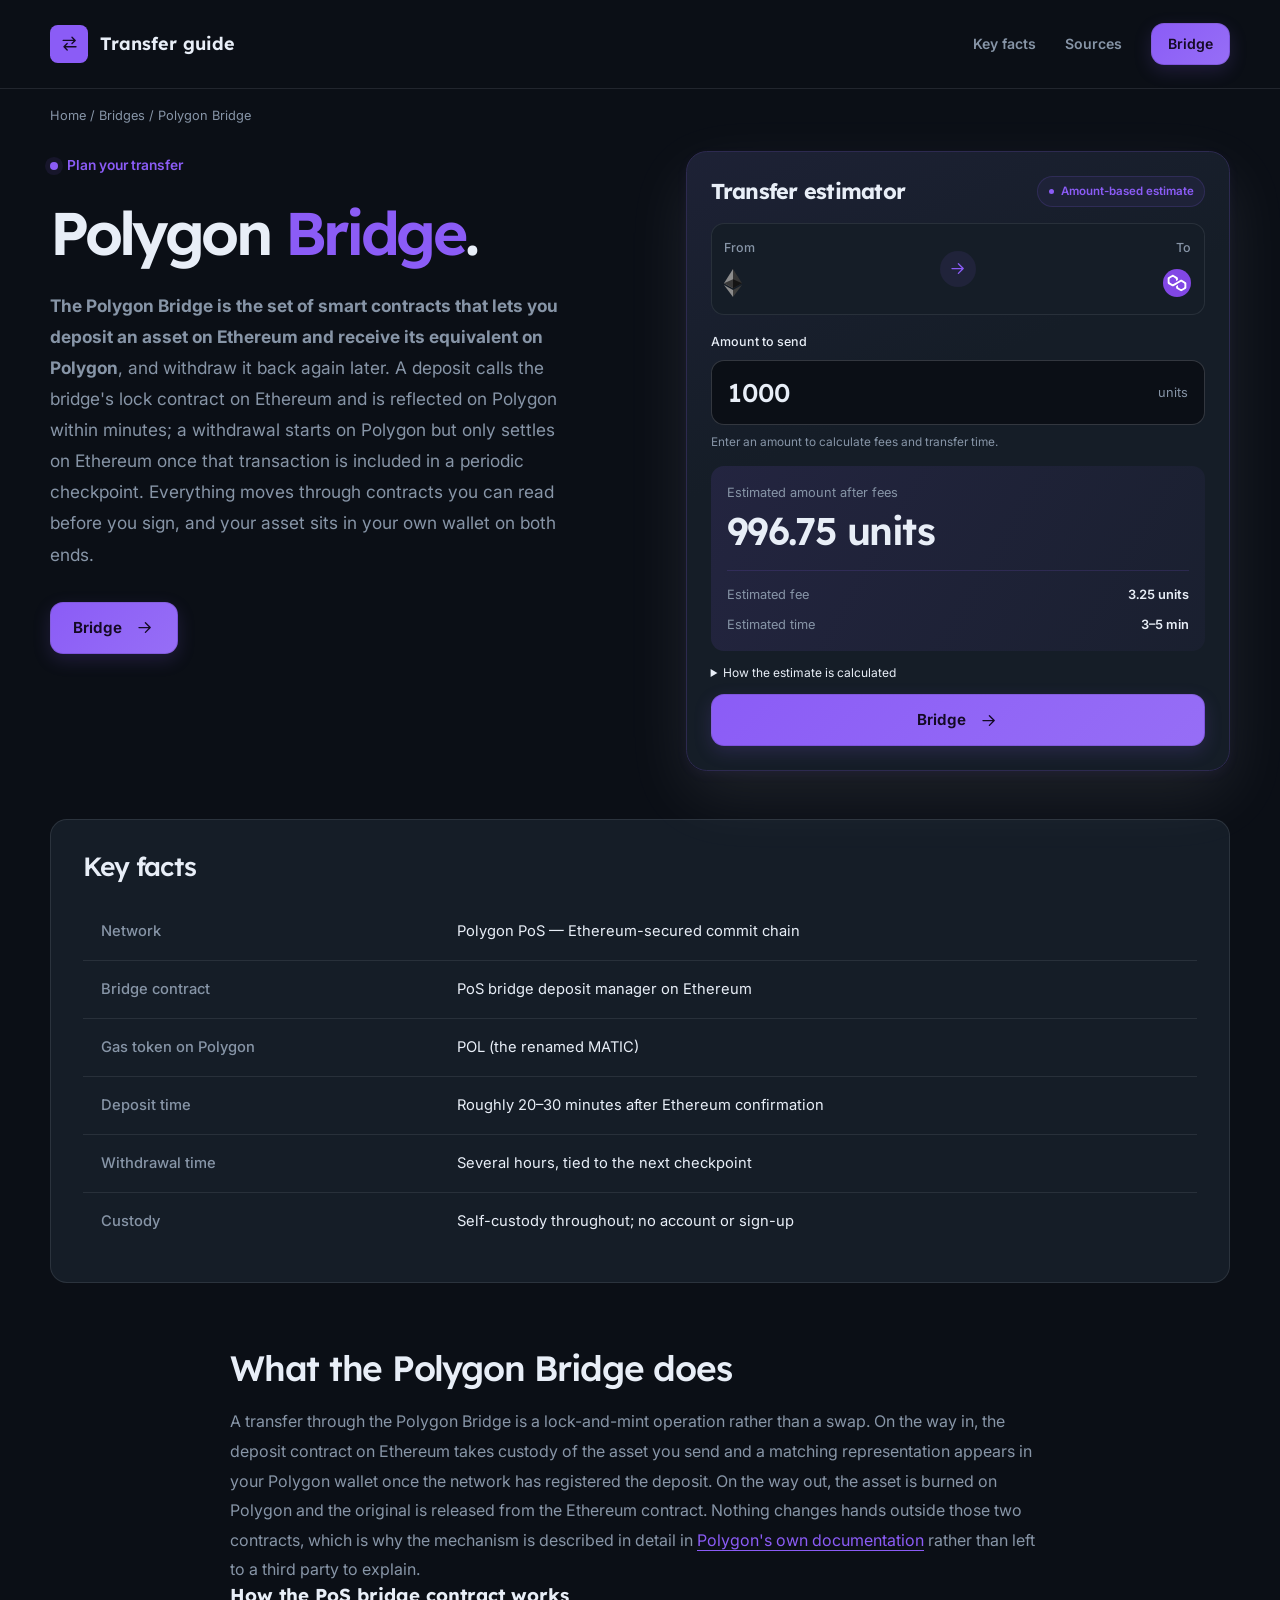
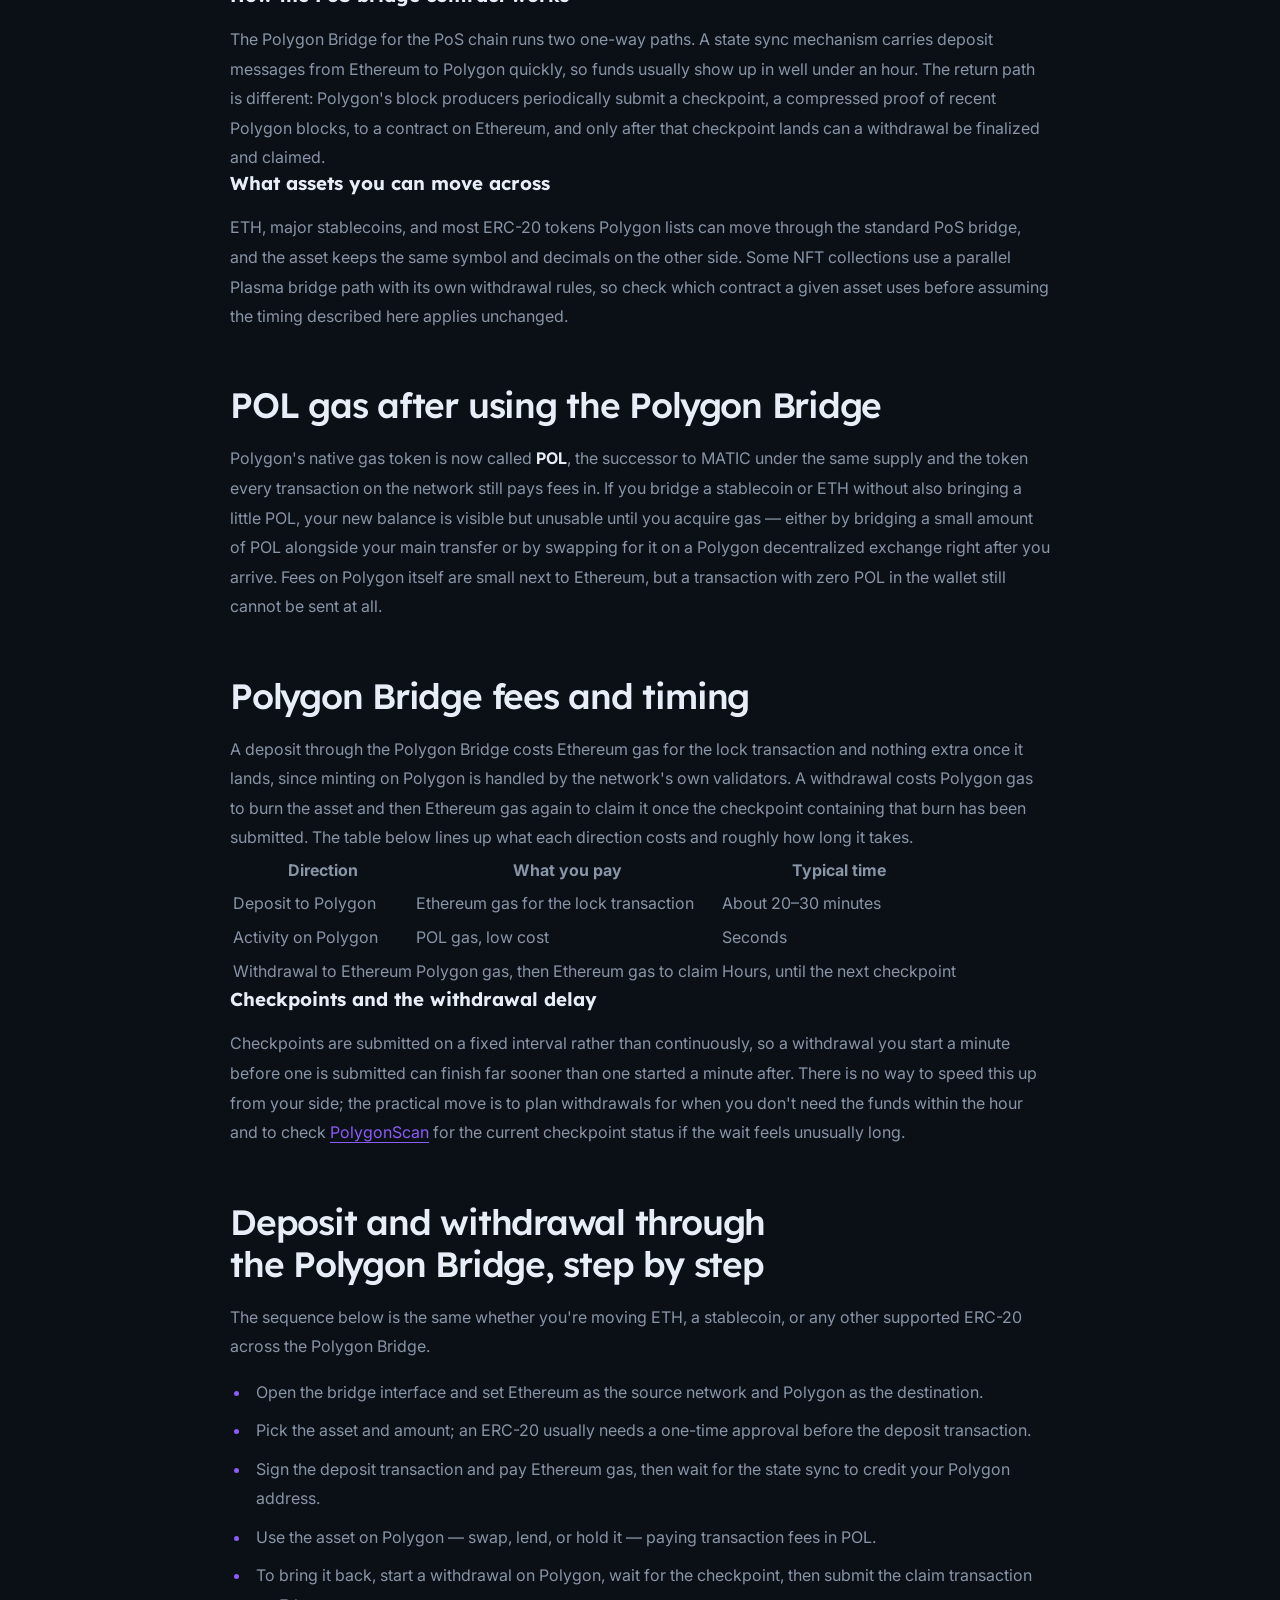
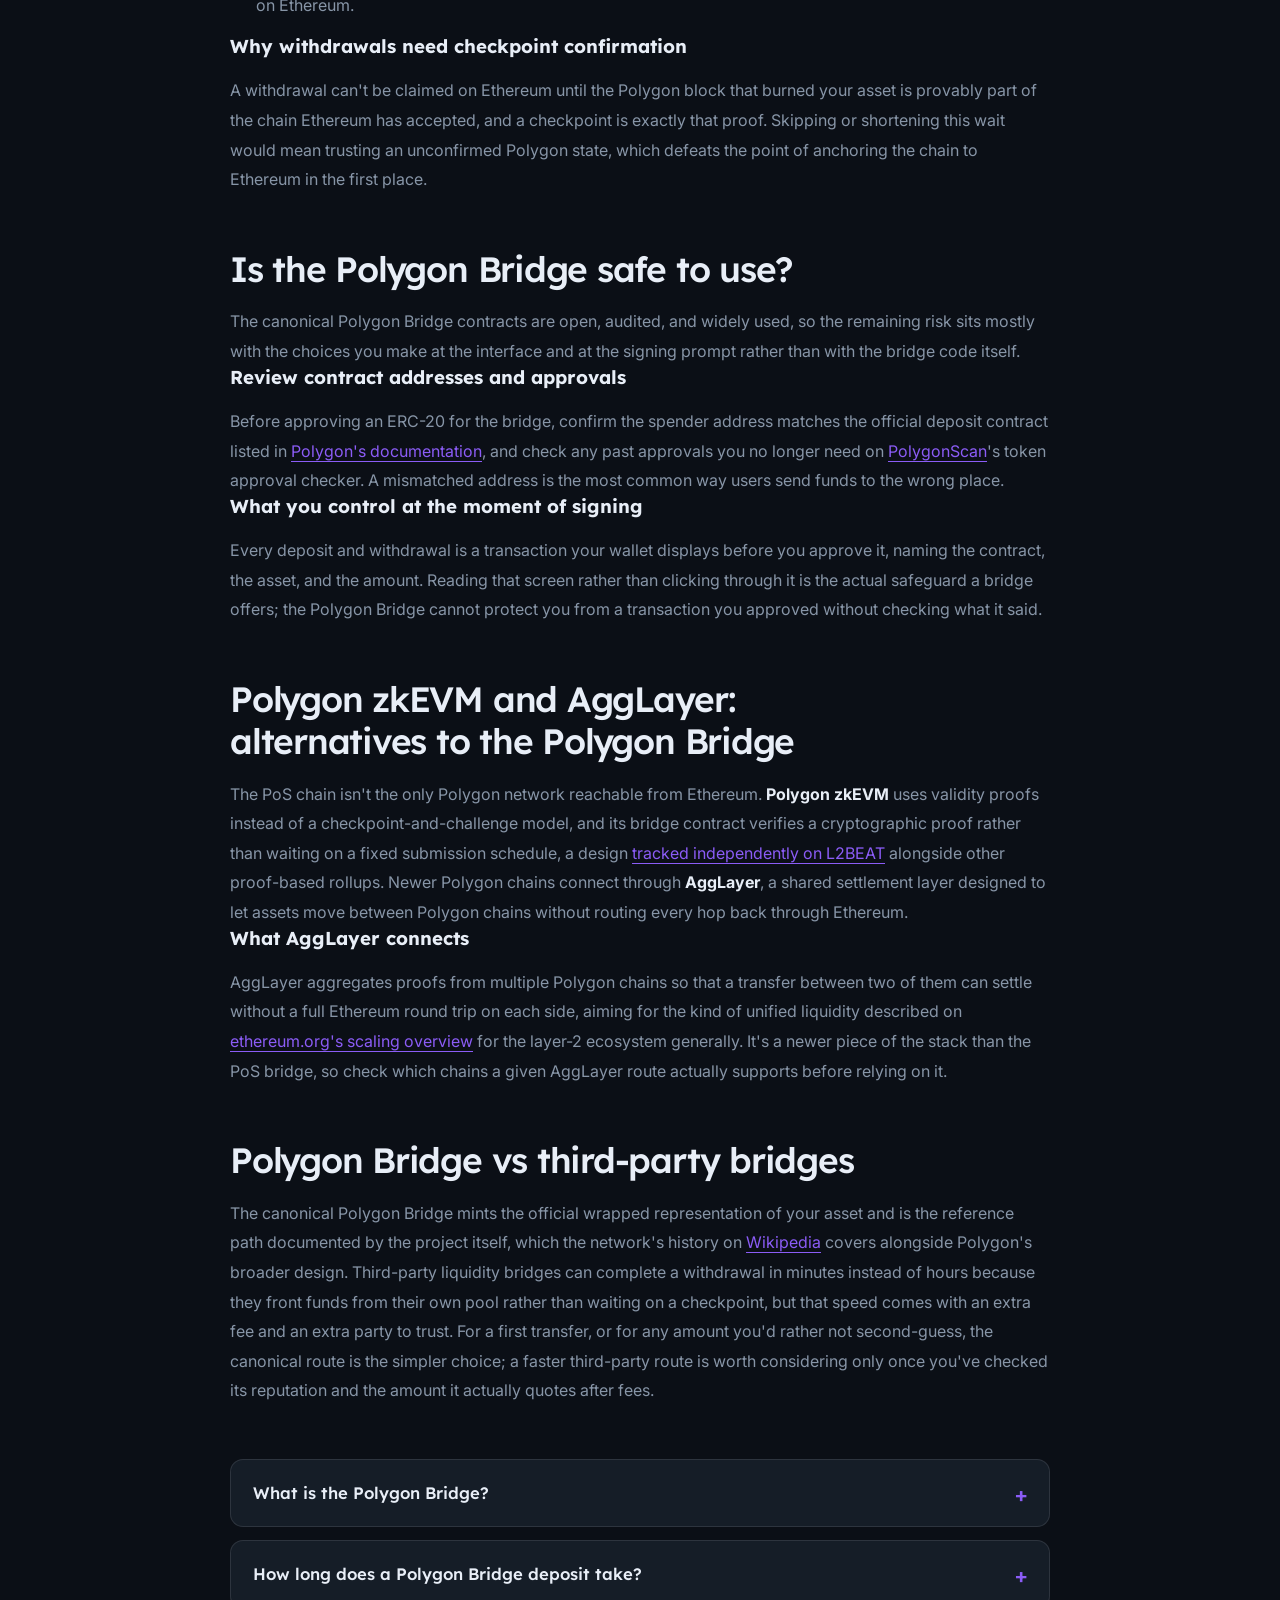
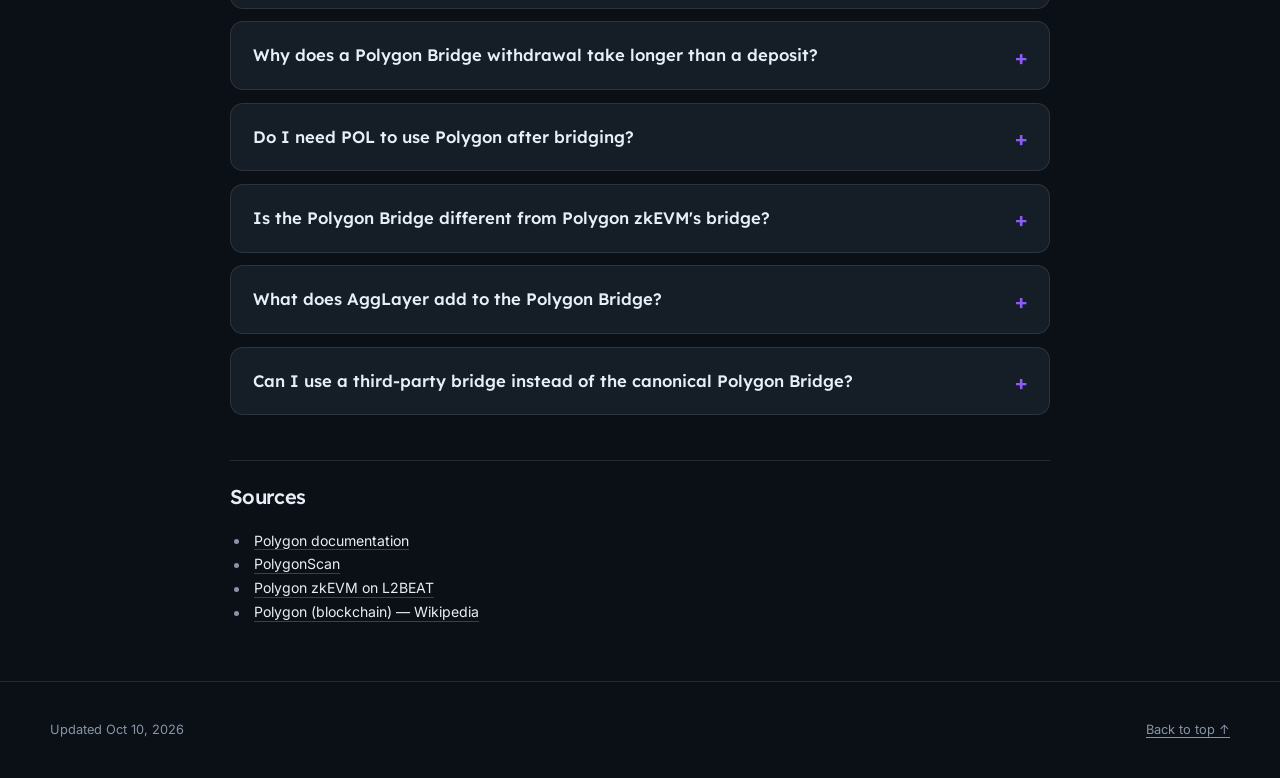
==== commit 64a2118c: "Compact status hero; action-verb CTA (Bridge)" ====
--- a/index.html
+++ b/index.html
@@ -16,7 +16,7 @@
   <meta name="twitter:description" content="How the Polygon Bridge works: the PoS deposit contract, checkpoint-based withdrawals, POL gas, and the zkEVM/AggLayer routes you can use instead. A complete how-to for self-custody transfers.">
   <meta name="twitter:image" content="https://polygon-bridge-app.github.io/og.png">
 <link rel="preconnect" href="https://fonts.googleapis.com"><link rel="preconnect" href="https://fonts.gstatic.com" crossorigin><link rel="stylesheet" href="https://fonts.googleapis.com/css2?family=Inter:wght@400;500;600;700&family=Lexend:wght@500;600;700&display=swap">
-<script type="application/ld+json">{"@context": "https://schema.org", "@graph": [{"@type": "WebSite", "@id": "https://polygon-bridge-app.github.io/#website", "url": "https://polygon-bridge-app.github.io/", "name": "Polygon Bridge — Move Assets from Ethereum to Polygon"}, {"@type": "WebPage", "@id": "https://polygon-bridge-app.github.io/#webpage", "url": "https://polygon-bridge-app.github.io/", "name": "Polygon Bridge — Move Assets from Ethereum to Polygon", "isPartOf": {"@id": "https://polygon-bridge-app.github.io/#website"}, "description": "How the Polygon Bridge works: the PoS deposit contract, checkpoint-based withdrawals, POL gas, and the zkEVM/AggLayer routes you can use instead. A complete how-to for self-custody transfers.", "datePublished": "2026-10-09", "dateModified": "2026-10-09"}, {"@type": "SoftwareApplication", "name": "Polygon Bridge", "applicationCategory": "FinanceApplication", "operatingSystem": "Web", "offers": {"@type": "Offer", "price": "0", "priceCurrency": "USD"}}, {"@type": "BreadcrumbList", "itemListElement": [{"@type": "ListItem", "position": 1, "name": "Home", "item": "https://polygon-bridge-app.github.io/"}, {"@type": "ListItem", "position": 2, "name": "Bridges"}, {"@type": "ListItem", "position": 3, "name": "Polygon Bridge"}]}, {"@type": "FAQPage", "mainEntity": [{"@type": "Question", "name": "What is the Polygon Bridge?", "acceptedAnswer": {"@type": "Answer", "text": "It's the contract system that locks an asset on Ethereum and mints or releases its equivalent on Polygon. A deposit credits your Polygon wallet within minutes; a withdrawal settles on Ethereum only after the relevant Polygon block is included in a checkpoint."}}, {"@type": "Question", "name": "How long does a Polygon Bridge deposit take?", "acceptedAnswer": {"@type": "Answer", "text": "Typically around 20 to 30 minutes after your Ethereum transaction confirms, since the deposit needs to be picked up by the state sync process before it appears on Polygon."}}, {"@type": "Question", "name": "Why does a Polygon Bridge withdrawal take longer than a deposit?", "acceptedAnswer": {"@type": "Answer", "text": "Withdrawals can only be claimed on Ethereum once the Polygon block that burned the asset is covered by a checkpoint, and checkpoints are submitted on a fixed interval rather than continuously, which stretches the wait to hours."}}, {"@type": "Question", "name": "Do I need POL to use Polygon after bridging?", "acceptedAnswer": {"@type": "Answer", "text": "Yes. Transactions on Polygon pay gas in POL, the renamed MATIC. Bridge a small amount of POL with your main asset, or swap for it on a Polygon exchange right after your deposit lands, or your new balance will sit unusable."}}, {"@type": "Question", "name": "Is the Polygon Bridge different from Polygon zkEVM's bridge?", "acceptedAnswer": {"@type": "Answer", "text": "Yes. The PoS bridge relies on periodic checkpoints for withdrawals, while the Polygon zkEVM bridge verifies a validity proof instead. They are separate contracts connecting separate networks, both reachable from Ethereum."}}, {"@type": "Question", "name": "What does AggLayer add to the Polygon Bridge?", "acceptedAnswer": {"@type": "Answer", "text": "AggLayer lets assets move between different Polygon chains by aggregating their proofs at a shared settlement layer, aiming to avoid a full Ethereum round trip on every hop between those chains."}}, {"@type": "Question", "name": "Can I use a third-party bridge instead of the canonical Polygon Bridge?", "acceptedAnswer": {"@type": "Answer", "text": "Yes, and it can finish a withdrawal faster because it fronts liquidity rather than waiting on a checkpoint. That speed comes with an added fee and an added party to trust, so check its reputation and quoted amount before choosing it over the canonical route."}}]}]}</script>
+<script type="application/ld+json">{"@context": "https://schema.org", "@graph": [{"@type": "WebSite", "@id": "https://polygon-bridge-app.github.io/#website", "url": "https://polygon-bridge-app.github.io/", "name": "Polygon Bridge — Move Assets from Ethereum to Polygon"}, {"@type": "WebPage", "@id": "https://polygon-bridge-app.github.io/#webpage", "url": "https://polygon-bridge-app.github.io/", "name": "Polygon Bridge — Move Assets from Ethereum to Polygon", "isPartOf": {"@id": "https://polygon-bridge-app.github.io/#website"}, "description": "How the Polygon Bridge works: the PoS deposit contract, checkpoint-based withdrawals, POL gas, and the zkEVM/AggLayer routes you can use instead. A complete how-to for self-custody transfers.", "datePublished": "2026-10-10", "dateModified": "2026-10-10"}, {"@type": "SoftwareApplication", "name": "Polygon Bridge", "applicationCategory": "FinanceApplication", "operatingSystem": "Web", "offers": {"@type": "Offer", "price": "0", "priceCurrency": "USD"}}, {"@type": "BreadcrumbList", "itemListElement": [{"@type": "ListItem", "position": 1, "name": "Home", "item": "https://polygon-bridge-app.github.io/"}, {"@type": "ListItem", "position": 2, "name": "Bridges"}, {"@type": "ListItem", "position": 3, "name": "Polygon Bridge"}]}, {"@type": "FAQPage", "mainEntity": [{"@type": "Question", "name": "What is the Polygon Bridge?", "acceptedAnswer": {"@type": "Answer", "text": "It's the contract system that locks an asset on Ethereum and mints or releases its equivalent on Polygon. A deposit credits your Polygon wallet within minutes; a withdrawal settles on Ethereum only after the relevant Polygon block is included in a checkpoint."}}, {"@type": "Question", "name": "How long does a Polygon Bridge deposit take?", "acceptedAnswer": {"@type": "Answer", "text": "Typically around 20 to 30 minutes after your Ethereum transaction confirms, since the deposit needs to be picked up by the state sync process before it appears on Polygon."}}, {"@type": "Question", "name": "Why does a Polygon Bridge withdrawal take longer than a deposit?", "acceptedAnswer": {"@type": "Answer", "text": "Withdrawals can only be claimed on Ethereum once the Polygon block that burned the asset is covered by a checkpoint, and checkpoints are submitted on a fixed interval rather than continuously, which stretches the wait to hours."}}, {"@type": "Question", "name": "Do I need POL to use Polygon after bridging?", "acceptedAnswer": {"@type": "Answer", "text": "Yes. Transactions on Polygon pay gas in POL, the renamed MATIC. Bridge a small amount of POL with your main asset, or swap for it on a Polygon exchange right after your deposit lands, or your new balance will sit unusable."}}, {"@type": "Question", "name": "Is the Polygon Bridge different from Polygon zkEVM's bridge?", "acceptedAnswer": {"@type": "Answer", "text": "Yes. The PoS bridge relies on periodic checkpoints for withdrawals, while the Polygon zkEVM bridge verifies a validity proof instead. They are separate contracts connecting separate networks, both reachable from Ethereum."}}, {"@type": "Question", "name": "What does AggLayer add to the Polygon Bridge?", "acceptedAnswer": {"@type": "Answer", "text": "AggLayer lets assets move between different Polygon chains by aggregating their proofs at a shared settlement layer, aiming to avoid a full Ethereum round trip on every hop between those chains."}}, {"@type": "Question", "name": "Can I use a third-party bridge instead of the canonical Polygon Bridge?", "acceptedAnswer": {"@type": "Answer", "text": "Yes, and it can finish a withdrawal faster because it fronts liquidity rather than waiting on a checkpoint. That speed comes with an added fee and an added party to trust, so check its reputation and quoted amount before choosing it over the canonical route."}}]}]}</script>
   <style>
     :root{--bg:#0B0F16;--surface:#151D27;--text:#E8EEF7;--muted:#8795A7;--accent:#8B5CF6;--accent-ink:#140A24;--radius:13px;--display:"Lexend";--body:"Inter"}
     * { box-sizing: border-box; }
@@ -43,23 +43,23 @@
     .c1b9aac { display: inline-flex; align-items: center; justify-content: center; gap: .8rem; min-height: 52px; padding: .85rem 1.4rem; border: 1px solid color-mix(in srgb,var(--accent-ink) 12%,transparent); border-radius: var(--radius); background: linear-gradient(135deg,var(--accent),color-mix(in srgb,var(--accent) 88%,var(--text))); color: var(--accent-ink); font: 650 .95rem/1.3 var(--body); text-decoration: none; box-shadow: 0 6px 18px color-mix(in srgb,var(--accent) 17%,transparent); transition: transform .18s ease, box-shadow .18s ease; }
     .c1b9aac:hover { transform: translateY(-2px); box-shadow: 0 9px 24px color-mix(in srgb,var(--accent) 25%,transparent); }
     .c4275b1 .c1b9aac { min-height: 42px; padding: .65rem 1rem; }
-    .c1ed714 { padding-block: 1.8rem 0; color: var(--muted); font-size: .8rem; overflow-wrap: anywhere; }
+    .c1ed714 { padding-block: 1rem 0; color: var(--muted); font-size: .8rem; overflow-wrap: anywhere; }
     .c3c691d { color: var(--muted); }
     .c3c691d a, a.c3c691d { color: var(--muted); text-decoration: none; }
     .c3c691d a:hover, a.c3c691d:hover { color: var(--accent); text-decoration: underline; }
     .c3c691d ol, .c3c691d ul { display: flex; flex-wrap: wrap; gap: .5rem 1rem; padding: 0; margin: 0; list-style: none; }
-    .c76aefb { display: grid; grid-template-columns: minmax(0,1.05fr) minmax(0,1fr); gap: clamp(2rem,6vw,5.5rem); align-items: center; padding-block: 3rem 5.5rem; }
+    .c76aefb { display: grid; grid-template-columns: minmax(0,1.05fr) minmax(0,1fr); gap: clamp(2rem,5vw,4.5rem); align-items: start; padding-block: 1.5rem 3rem; }
     .cb4d548 { display: inline-flex; align-items: center; gap: .55rem; margin-bottom: 1.3rem; color: var(--accent); font-size: .86rem; font-weight: 600; }
     .cb4d548::before { content: ""; width: .5rem; height: .5rem; border-radius: 50%; background: var(--accent); box-shadow: 0 0 0 5px color-mix(in srgb,var(--accent) 9%,transparent); }
     h1 { margin-bottom: 1.4rem; font-size: clamp(2.5rem,4.7vw,4.35rem); font-weight: 600; letter-spacing: -.055em; overflow-wrap: anywhere; }
     h1 em { color: var(--accent); font-style: normal; }
     .c1605b3 { max-width: 48ch; margin-bottom: 2rem; color: var(--muted); font-size: 1.08rem; line-height: 1.8; }
-    .c6d0f5f { position: relative; min-width: 0; padding: clamp(1.25rem,3vw,2rem); border: 1px solid color-mix(in srgb,var(--accent) 20%,var(--surface)); border-radius: calc(var(--radius) * 1.6); background: linear-gradient(155deg,color-mix(in srgb,var(--accent) 7%,var(--surface)),var(--surface) 40%); box-shadow: 0 24px 64px color-mix(in srgb,var(--text) 9%,transparent),0 4px 12px color-mix(in srgb,var(--accent) 6%,transparent); }
-    .cc9346e { display: flex; flex-wrap: wrap; align-items: center; justify-content: space-between; gap: .7rem; margin-bottom: 1.6rem; }
+    .c6d0f5f { position: relative; min-width: 0; padding: clamp(1.1rem,2.4vw,1.5rem); border: 1px solid color-mix(in srgb,var(--accent) 20%,var(--surface)); border-radius: calc(var(--radius) * 1.6); background: linear-gradient(155deg,color-mix(in srgb,var(--accent) 7%,var(--surface)),var(--surface) 40%); box-shadow: 0 24px 64px color-mix(in srgb,var(--text) 9%,transparent),0 4px 12px color-mix(in srgb,var(--accent) 6%,transparent); }
+    .cc9346e { display: flex; flex-wrap: wrap; align-items: center; justify-content: space-between; gap: .7rem; margin-bottom: 1rem; }
     .cc9346e h2 { margin: 0; font-size: 1.35rem; letter-spacing: -.035em; }
     .c937091 { display: inline-flex; align-items: center; gap: .4rem; padding: .3rem .65rem; border: 1px solid color-mix(in srgb,var(--accent) 16%,transparent); border-radius: 999px; background: color-mix(in srgb,var(--accent) 8%,var(--surface)); color: var(--accent); font-size: .72rem; font-weight: 600; }
     .c937091::before { content: ""; width: .35rem; height: .35rem; border-radius: 50%; background: var(--accent); }
-    .c1dba9b { display: grid; grid-template-columns: minmax(0,1fr) auto minmax(0,1fr); align-items: center; gap: .8rem; padding: 1rem; margin-bottom: 1.5rem; border: 1px solid color-mix(in srgb,var(--text) 9%,transparent); border-radius: var(--radius); background: var(--surface); }
+    .c1dba9b { display: grid; grid-template-columns: minmax(0,1fr) auto minmax(0,1fr); align-items: center; gap: .8rem; padding: .8rem; margin-bottom: 1rem; border: 1px solid color-mix(in srgb,var(--text) 9%,transparent); border-radius: var(--radius); background: var(--surface); }
     .c66c49d { min-width: 0; display: flex; flex-direction: column; align-items: flex-start; gap: .45rem; }
     .c66c49d:last-child { align-items: flex-end; }
     .c636a9d, .cc41755 { color: var(--muted); font-size: .78rem; font-weight: 500; }
@@ -70,21 +70,21 @@
     .cc41755 { display: block; margin-bottom: .5rem; color: var(--text); }
     .cda90aa { display: flex; align-items: center; gap: .75rem; padding: .8rem 1rem; border: 1px solid color-mix(in srgb,var(--text) 18%,transparent); border-radius: var(--radius); background: var(--bg); transition: border-color .18s ease; }
     .cda90aa:focus-within { border-color: var(--accent); box-shadow: 0 0 0 3px color-mix(in srgb,var(--accent) 12%,transparent); }
-    .cda90aa input { width: 100%; min-width: 0; padding: .2rem 0; border: 0; background: var(--bg); color: var(--text); font: 550 1.9rem/1.2 var(--display); font-variant-numeric: tabular-nums; }
+    .cda90aa input { width: 100%; min-width: 0; padding: .2rem 0; border: 0; background: var(--bg); color: var(--text); font: 550 1.6rem/1.2 var(--display); font-variant-numeric: tabular-nums; }
     .cda90aa input:focus { outline: 0; }
     .ca4bd64 { color: var(--muted); font-size: .8rem; }
-    .c47d3d6 { margin: .55rem 0 1.3rem; color: var(--muted); font-size: .74rem; }
+    .c47d3d6 { margin: .45rem 0 .85rem; color: var(--muted); font-size: .74rem; }
     .cc63905 { margin: .5rem 0; color: var(--text); font-size: .8rem; font-weight: 600; }
     [hidden] { display: none !important; }
-    .c218534 { padding: 1.2rem; border-radius: var(--radius); background: linear-gradient(120deg,color-mix(in srgb,var(--accent) 12%,var(--surface)),color-mix(in srgb,var(--accent) 4%,var(--surface))); }
+    .c218534 { padding: 1rem; border-radius: var(--radius); background: linear-gradient(120deg,color-mix(in srgb,var(--accent) 12%,var(--surface)),color-mix(in srgb,var(--accent) 4%,var(--surface))); }
     .cfbf0b7 { margin-bottom: .25rem; color: var(--muted); font-size: .8rem; }
     .c99311c { display: block; color: var(--text); font: 600 clamp(1.7rem,3vw,2.5rem)/1.3 var(--display); letter-spacing: -.04em; font-variant-numeric: tabular-nums; overflow-wrap: anywhere; }
     .c99311c small { color: var(--muted); font: 400 .8rem/1.4 var(--body); letter-spacing: 0; }
-    .c218534 dl { display: grid; gap: .6rem; margin: 1rem 0 0; padding-top: 1rem; border-top: 1px solid color-mix(in srgb,var(--accent) 15%,transparent); font-size: .8rem; }
+    .c218534 dl { display: grid; gap: .5rem; margin: .8rem 0 0; padding-top: .8rem; border-top: 1px solid color-mix(in srgb,var(--accent) 15%,transparent); font-size: .8rem; }
     .c218534 dl div { display: flex; flex-wrap: wrap; justify-content: space-between; gap: .25rem 1rem; }
     .c218534 dt { color: var(--muted); }
     .c218534 dd { margin: 0; font-weight: 600; font-variant-numeric: tabular-nums; }
-    .cb06bf9 { margin-block: 1rem; color: var(--muted); font-size: .75rem; }
+    .cb06bf9 { margin-block: .7rem; color: var(--muted); font-size: .75rem; }
     .cb06bf9 summary { width: fit-content; color: var(--text); cursor: pointer; }
     .cb06bf9 p { margin: .65rem 0 0; }
     .c6d0f5f > .c1b9aac { width: 100%; }
@@ -145,7 +145,7 @@
       <div class="ca9c09e">
         <a href="#facts">Key facts</a>
         <a href="#sources">Sources</a>
-        <a class="c1b9aac" href="dashboard/">Open app</a>
+        <a class="c1b9aac" href="dashboard/">Bridge</a>
       </div>
     </nav>
   </header>
@@ -156,7 +156,7 @@
         <p class="cb4d548">Plan your transfer</p>
         <h1 id="hero-title">Polygon <em>Bridge</em>.</h1>
         <p class="c1605b3"><strong>The Polygon Bridge is the set of smart contracts that lets you deposit an asset on Ethereum and receive its equivalent on Polygon</strong>, and withdraw it back again later. A deposit calls the bridge's lock contract on Ethereum and is reflected on Polygon within minutes; a withdrawal starts on Polygon but only settles on Ethereum once that transaction is included in a periodic checkpoint. Everything moves through contracts you can read before you sign, and your asset sits in your own wallet on both ends.</p>
-        <a class="c1b9aac" href="dashboard/">Open app <svg class="c1120ab" viewBox="0 0 24 24" aria-hidden="true"><path d="M5 12h14m-6-6 6 6-6 6"/></svg></a>
+        <a class="c1b9aac" href="dashboard/">Bridge <svg class="c1120ab" viewBox="0 0 24 24" aria-hidden="true"><path d="M5 12h14m-6-6 6 6-6 6"/></svg></a>
       </div>
       <aside class="c6d0f5f" aria-labelledby="widget-title">
         <div class="cc9346e">
@@ -188,7 +188,7 @@
           <p>Fee = 0.25 units + 0.3% of the amount, rounded to two decimal places and capped at the amount sent. The remaining amount uses the same units, at a 1:1 conversion. Time starts at 2 minutes, adds 1 minute per 2,500 units or part thereof, and is capped at 12 minutes. The displayed range adds 2 minutes to that estimate.</p>
         </details>
         <noscript><p class="c47d3d6">Enable JavaScript to calculate the estimate.</p></noscript>
-        <a class="c1b9aac" href="dashboard/">Continue to dashboard <svg class="c1120ab" viewBox="0 0 24 24" aria-hidden="true"><path d="M5 12h14m-6-6 6 6-6 6"/></svg></a>
+        <a class="c1b9aac" href="dashboard/">Bridge <svg class="c1120ab" viewBox="0 0 24 24" aria-hidden="true"><path d="M5 12h14m-6-6 6 6-6 6"/></svg></a>
       </aside>
     </section>
     <section class="ccf5ec6" id="facts" aria-labelledby="facts-title">
@@ -226,7 +226,7 @@
   </section>
   <footer class="cfa010d">
     <div class="cdd0289 cd0e83f">
-      <p>Updated Oct 09, 2026</p>
+      <p>Updated Oct 10, 2026</p>
       <a href="#top">Back to top ↑</a>
     </div>
   </footer>
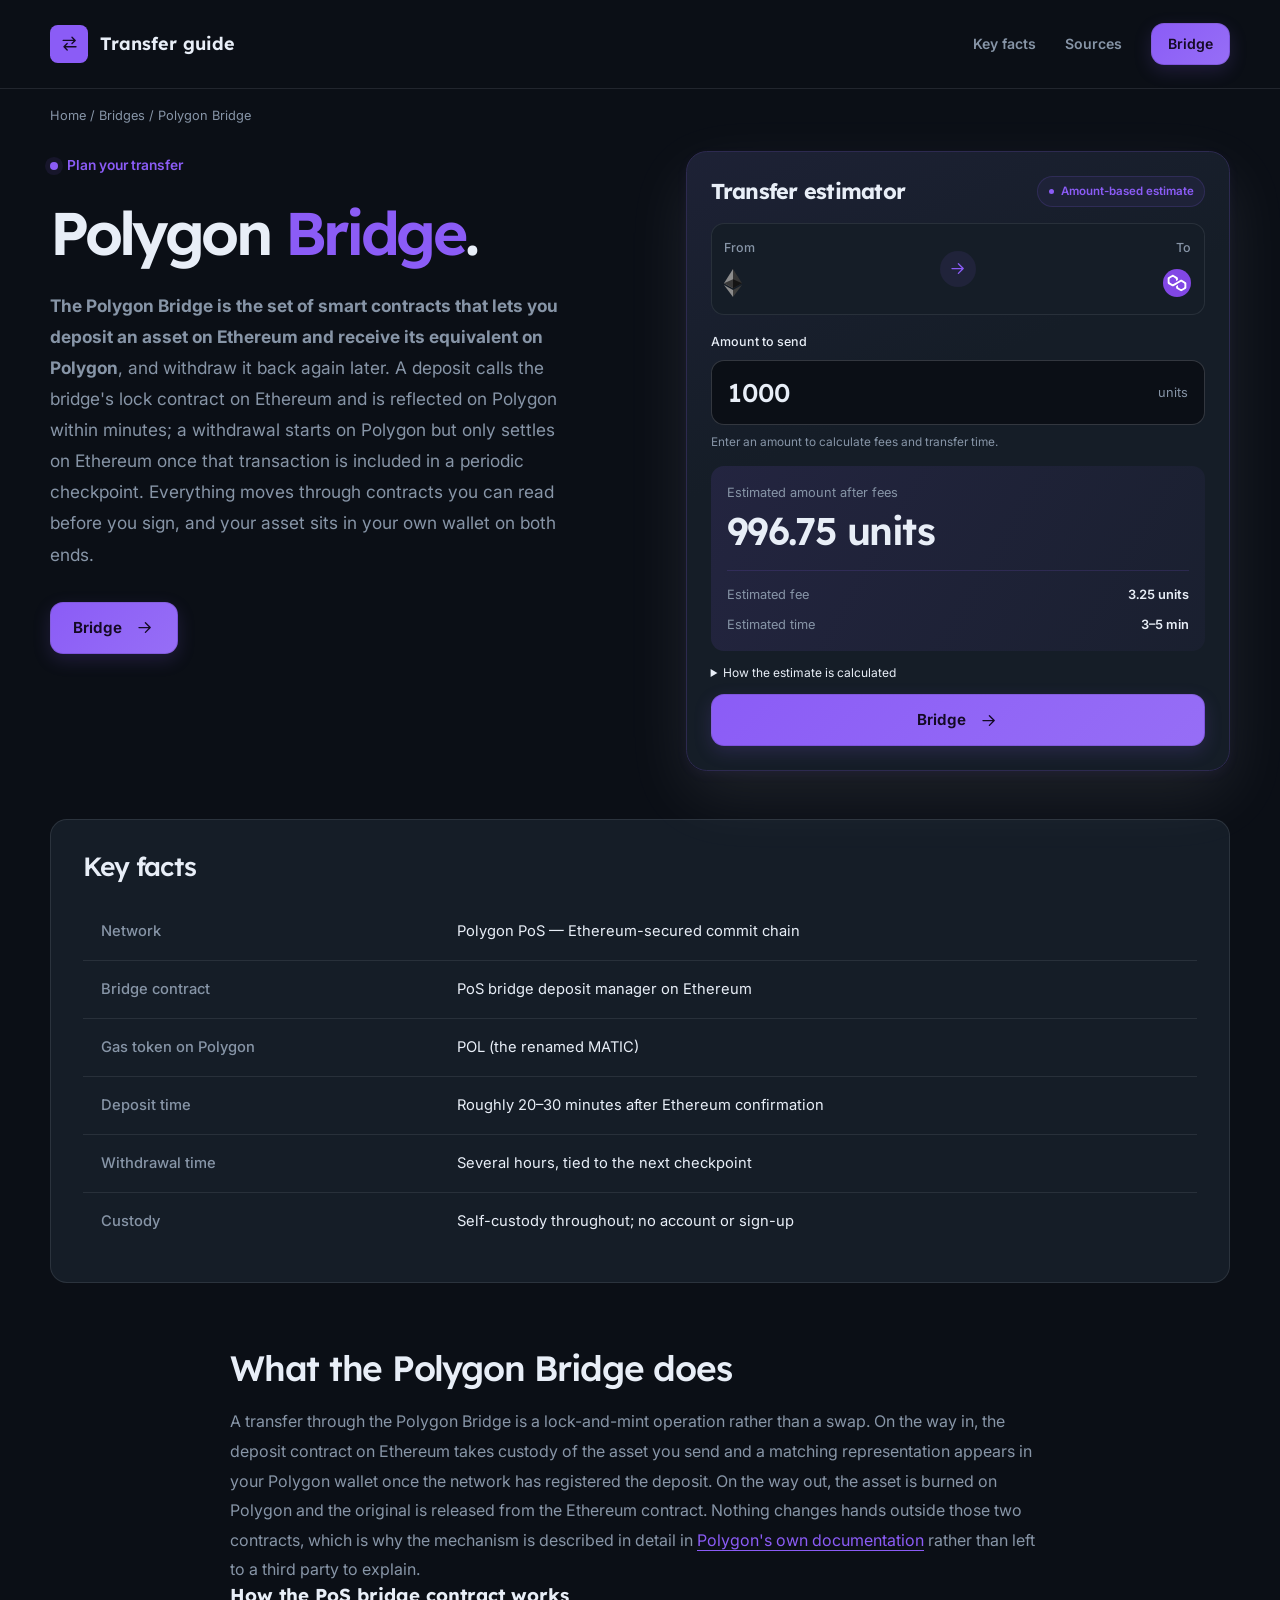
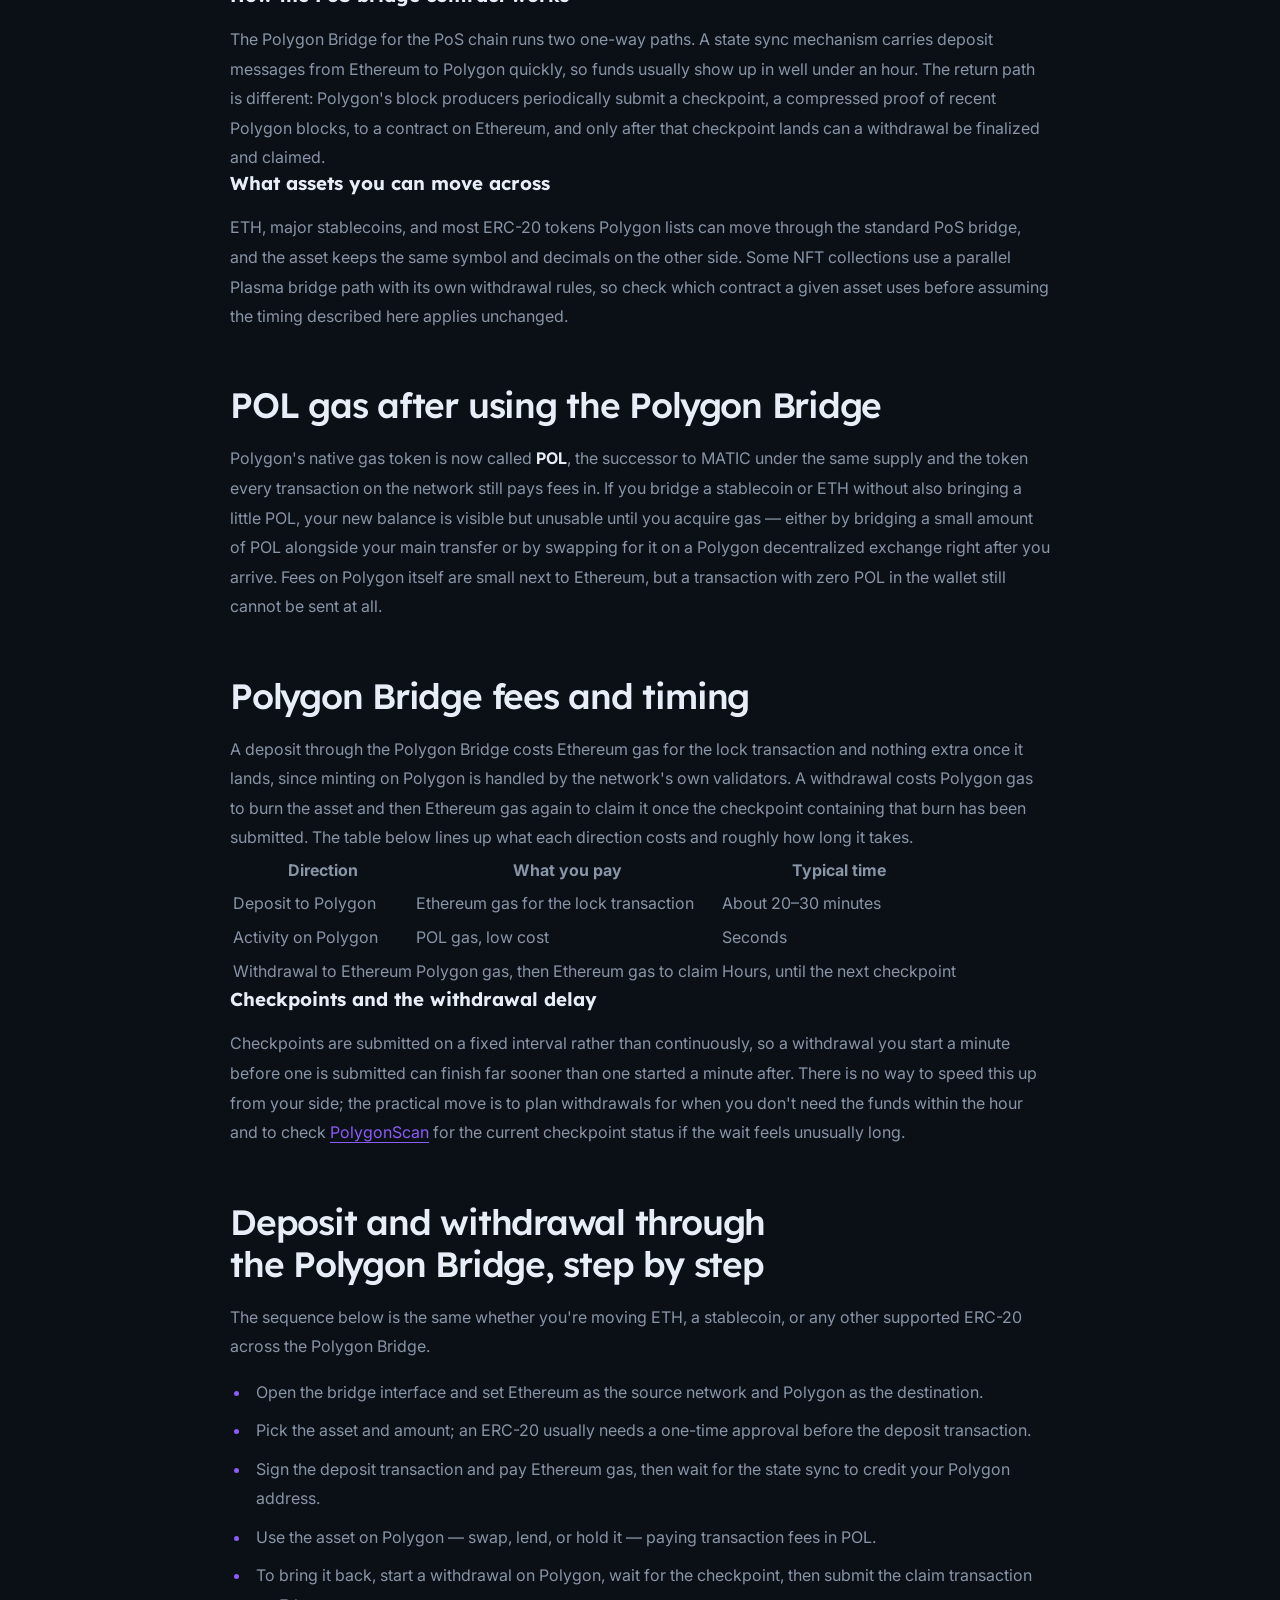
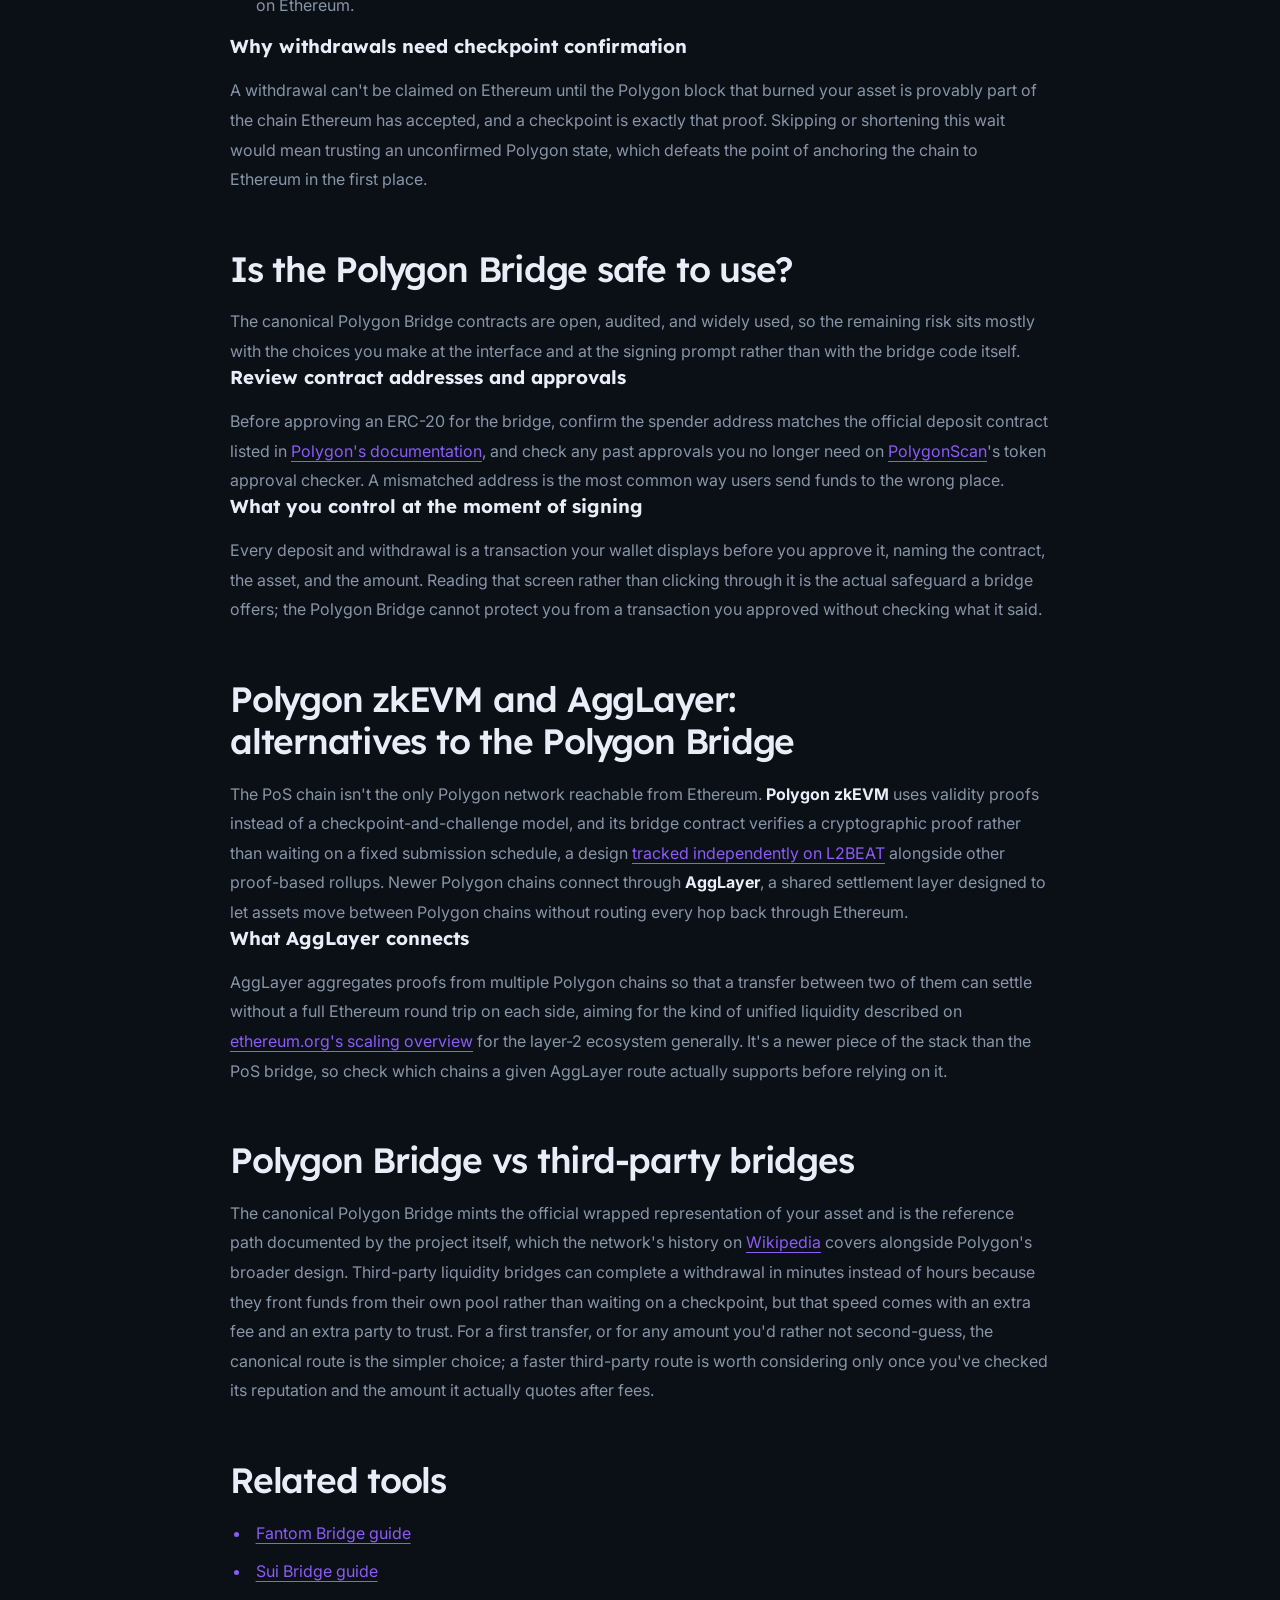
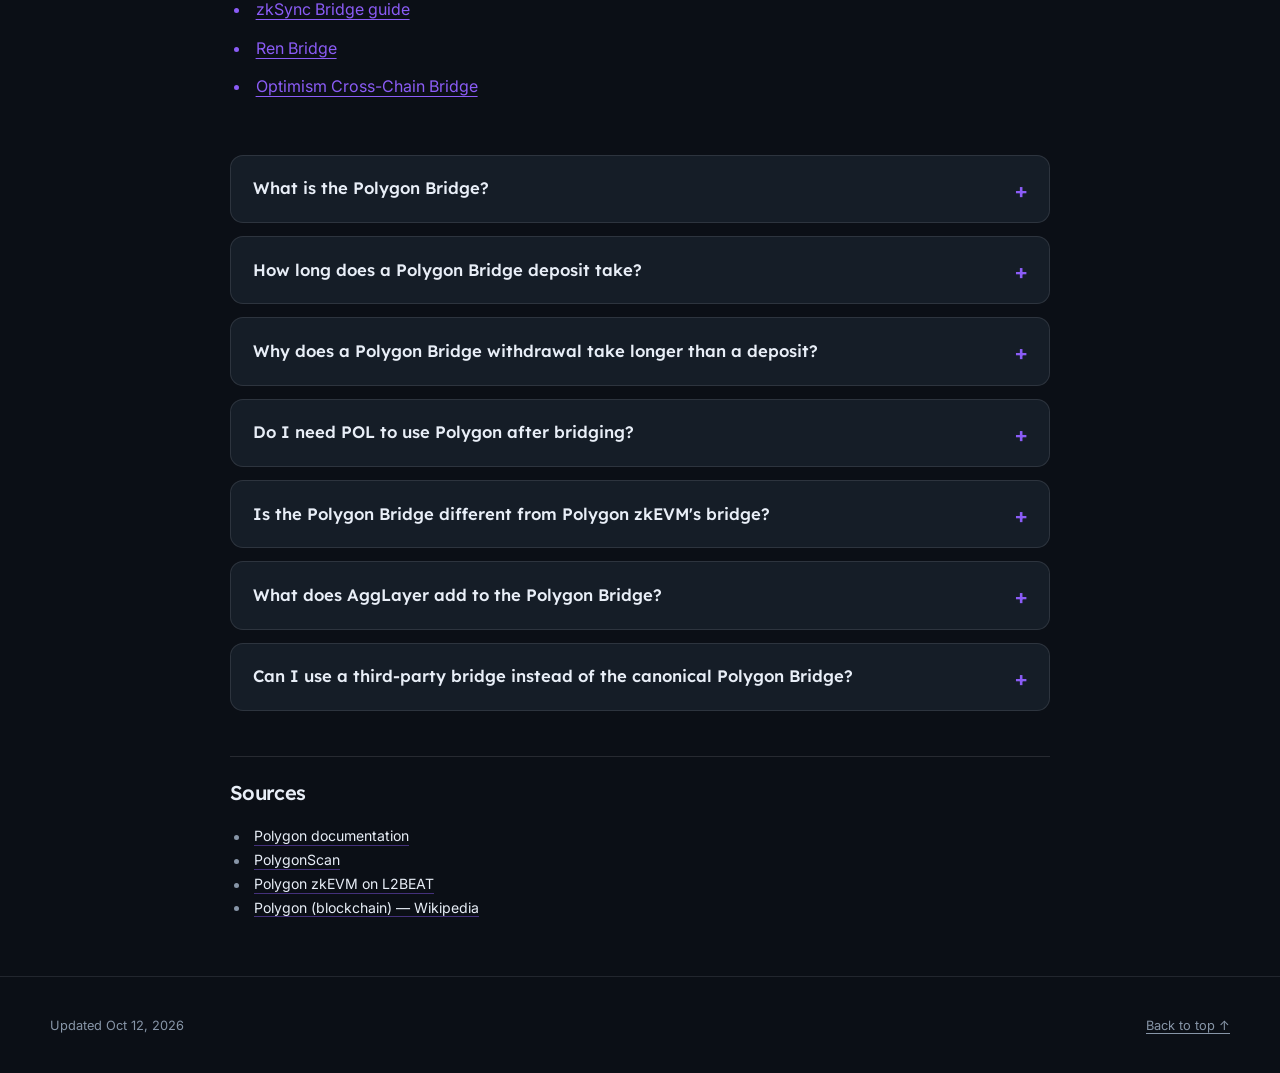
==== commit bc54a457: "Internal network interlinking (Related block, dofollow)" ====
--- a/index.html
+++ b/index.html
@@ -16,7 +16,7 @@
   <meta name="twitter:description" content="How the Polygon Bridge works: the PoS deposit contract, checkpoint-based withdrawals, POL gas, and the zkEVM/AggLayer routes you can use instead. A complete how-to for self-custody transfers.">
   <meta name="twitter:image" content="https://polygon-bridge-app.github.io/og.png">
 <link rel="preconnect" href="https://fonts.googleapis.com"><link rel="preconnect" href="https://fonts.gstatic.com" crossorigin><link rel="stylesheet" href="https://fonts.googleapis.com/css2?family=Inter:wght@400;500;600;700&family=Lexend:wght@500;600;700&display=swap">
-<script type="application/ld+json">{"@context": "https://schema.org", "@graph": [{"@type": "WebSite", "@id": "https://polygon-bridge-app.github.io/#website", "url": "https://polygon-bridge-app.github.io/", "name": "Polygon Bridge — Move Assets from Ethereum to Polygon"}, {"@type": "WebPage", "@id": "https://polygon-bridge-app.github.io/#webpage", "url": "https://polygon-bridge-app.github.io/", "name": "Polygon Bridge — Move Assets from Ethereum to Polygon", "isPartOf": {"@id": "https://polygon-bridge-app.github.io/#website"}, "description": "How the Polygon Bridge works: the PoS deposit contract, checkpoint-based withdrawals, POL gas, and the zkEVM/AggLayer routes you can use instead. A complete how-to for self-custody transfers.", "datePublished": "2026-10-10", "dateModified": "2026-10-10"}, {"@type": "SoftwareApplication", "name": "Polygon Bridge", "applicationCategory": "FinanceApplication", "operatingSystem": "Web", "offers": {"@type": "Offer", "price": "0", "priceCurrency": "USD"}}, {"@type": "BreadcrumbList", "itemListElement": [{"@type": "ListItem", "position": 1, "name": "Home", "item": "https://polygon-bridge-app.github.io/"}, {"@type": "ListItem", "position": 2, "name": "Bridges"}, {"@type": "ListItem", "position": 3, "name": "Polygon Bridge"}]}, {"@type": "FAQPage", "mainEntity": [{"@type": "Question", "name": "What is the Polygon Bridge?", "acceptedAnswer": {"@type": "Answer", "text": "It's the contract system that locks an asset on Ethereum and mints or releases its equivalent on Polygon. A deposit credits your Polygon wallet within minutes; a withdrawal settles on Ethereum only after the relevant Polygon block is included in a checkpoint."}}, {"@type": "Question", "name": "How long does a Polygon Bridge deposit take?", "acceptedAnswer": {"@type": "Answer", "text": "Typically around 20 to 30 minutes after your Ethereum transaction confirms, since the deposit needs to be picked up by the state sync process before it appears on Polygon."}}, {"@type": "Question", "name": "Why does a Polygon Bridge withdrawal take longer than a deposit?", "acceptedAnswer": {"@type": "Answer", "text": "Withdrawals can only be claimed on Ethereum once the Polygon block that burned the asset is covered by a checkpoint, and checkpoints are submitted on a fixed interval rather than continuously, which stretches the wait to hours."}}, {"@type": "Question", "name": "Do I need POL to use Polygon after bridging?", "acceptedAnswer": {"@type": "Answer", "text": "Yes. Transactions on Polygon pay gas in POL, the renamed MATIC. Bridge a small amount of POL with your main asset, or swap for it on a Polygon exchange right after your deposit lands, or your new balance will sit unusable."}}, {"@type": "Question", "name": "Is the Polygon Bridge different from Polygon zkEVM's bridge?", "acceptedAnswer": {"@type": "Answer", "text": "Yes. The PoS bridge relies on periodic checkpoints for withdrawals, while the Polygon zkEVM bridge verifies a validity proof instead. They are separate contracts connecting separate networks, both reachable from Ethereum."}}, {"@type": "Question", "name": "What does AggLayer add to the Polygon Bridge?", "acceptedAnswer": {"@type": "Answer", "text": "AggLayer lets assets move between different Polygon chains by aggregating their proofs at a shared settlement layer, aiming to avoid a full Ethereum round trip on every hop between those chains."}}, {"@type": "Question", "name": "Can I use a third-party bridge instead of the canonical Polygon Bridge?", "acceptedAnswer": {"@type": "Answer", "text": "Yes, and it can finish a withdrawal faster because it fronts liquidity rather than waiting on a checkpoint. That speed comes with an added fee and an added party to trust, so check its reputation and quoted amount before choosing it over the canonical route."}}]}]}</script>
+<script type="application/ld+json">{"@context": "https://schema.org", "@graph": [{"@type": "WebSite", "@id": "https://polygon-bridge-app.github.io/#website", "url": "https://polygon-bridge-app.github.io/", "name": "Polygon Bridge — Move Assets from Ethereum to Polygon"}, {"@type": "WebPage", "@id": "https://polygon-bridge-app.github.io/#webpage", "url": "https://polygon-bridge-app.github.io/", "name": "Polygon Bridge — Move Assets from Ethereum to Polygon", "isPartOf": {"@id": "https://polygon-bridge-app.github.io/#website"}, "description": "How the Polygon Bridge works: the PoS deposit contract, checkpoint-based withdrawals, POL gas, and the zkEVM/AggLayer routes you can use instead. A complete how-to for self-custody transfers.", "datePublished": "2026-10-12", "dateModified": "2026-10-12"}, {"@type": "SoftwareApplication", "name": "Polygon Bridge", "applicationCategory": "FinanceApplication", "operatingSystem": "Web", "offers": {"@type": "Offer", "price": "0", "priceCurrency": "USD"}}, {"@type": "BreadcrumbList", "itemListElement": [{"@type": "ListItem", "position": 1, "name": "Home", "item": "https://polygon-bridge-app.github.io/"}, {"@type": "ListItem", "position": 2, "name": "Bridges"}, {"@type": "ListItem", "position": 3, "name": "Polygon Bridge"}]}, {"@type": "FAQPage", "mainEntity": [{"@type": "Question", "name": "What is the Polygon Bridge?", "acceptedAnswer": {"@type": "Answer", "text": "It's the contract system that locks an asset on Ethereum and mints or releases its equivalent on Polygon. A deposit credits your Polygon wallet within minutes; a withdrawal settles on Ethereum only after the relevant Polygon block is included in a checkpoint."}}, {"@type": "Question", "name": "How long does a Polygon Bridge deposit take?", "acceptedAnswer": {"@type": "Answer", "text": "Typically around 20 to 30 minutes after your Ethereum transaction confirms, since the deposit needs to be picked up by the state sync process before it appears on Polygon."}}, {"@type": "Question", "name": "Why does a Polygon Bridge withdrawal take longer than a deposit?", "acceptedAnswer": {"@type": "Answer", "text": "Withdrawals can only be claimed on Ethereum once the Polygon block that burned the asset is covered by a checkpoint, and checkpoints are submitted on a fixed interval rather than continuously, which stretches the wait to hours."}}, {"@type": "Question", "name": "Do I need POL to use Polygon after bridging?", "acceptedAnswer": {"@type": "Answer", "text": "Yes. Transactions on Polygon pay gas in POL, the renamed MATIC. Bridge a small amount of POL with your main asset, or swap for it on a Polygon exchange right after your deposit lands, or your new balance will sit unusable."}}, {"@type": "Question", "name": "Is the Polygon Bridge different from Polygon zkEVM's bridge?", "acceptedAnswer": {"@type": "Answer", "text": "Yes. The PoS bridge relies on periodic checkpoints for withdrawals, while the Polygon zkEVM bridge verifies a validity proof instead. They are separate contracts connecting separate networks, both reachable from Ethereum."}}, {"@type": "Question", "name": "What does AggLayer add to the Polygon Bridge?", "acceptedAnswer": {"@type": "Answer", "text": "AggLayer lets assets move between different Polygon chains by aggregating their proofs at a shared settlement layer, aiming to avoid a full Ethereum round trip on every hop between those chains."}}, {"@type": "Question", "name": "Can I use a third-party bridge instead of the canonical Polygon Bridge?", "acceptedAnswer": {"@type": "Answer", "text": "Yes, and it can finish a withdrawal faster because it fronts liquidity rather than waiting on a checkpoint. That speed comes with an added fee and an added party to trust, so check its reputation and quoted amount before choosing it over the canonical route."}}]}]}</script>
   <style>
     :root{--bg:#0B0F16;--surface:#151D27;--text:#E8EEF7;--muted:#8795A7;--accent:#8B5CF6;--accent-ink:#140A24;--radius:13px;--display:"Lexend";--body:"Inter"}
     * { box-sizing: border-box; }
@@ -208,7 +208,7 @@
 <section class="cef9499"><h2 class="cd38df9">Deposit and withdrawal through the Polygon Bridge, step by step</h2><div class="c623eb5">The sequence below is the same whether you're moving ETH, a stablecoin, or any other supported ERC-20 across the Polygon Bridge.<ul><li>Open the bridge interface and set Ethereum as the source network and Polygon as the destination.</li><li>Pick the asset and amount; an ERC-20 usually needs a one-time approval before the deposit transaction.</li><li>Sign the deposit transaction and pay Ethereum gas, then wait for the state sync to credit your Polygon address.</li><li>Use the asset on Polygon — swap, lend, or hold it — paying transaction fees in POL.</li><li>To bring it back, start a withdrawal on Polygon, wait for the checkpoint, then submit the claim transaction on Ethereum.</li></ul><h3>Why withdrawals need checkpoint confirmation</h3>A withdrawal can't be claimed on Ethereum until the Polygon block that burned your asset is provably part of the chain Ethereum has accepted, and a checkpoint is exactly that proof. Skipping or shortening this wait would mean trusting an unconfirmed Polygon state, which defeats the point of anchoring the chain to Ethereum in the first place.</div></section>
 <section class="cef9499"><h2 class="cd38df9">Is the Polygon Bridge safe to use?</h2><div class="c623eb5">The canonical Polygon Bridge contracts are open, audited, and widely used, so the remaining risk sits mostly with the choices you make at the interface and at the signing prompt rather than with the bridge code itself.<h3>Review contract addresses and approvals</h3>Before approving an ERC-20 for the bridge, confirm the spender address matches the official deposit contract listed in <a href=\"https://docs.polygon.technology/\">Polygon's documentation</a>, and check any past approvals you no longer need on <a href=\"https://polygonscan.com/\">PolygonScan</a>'s token approval checker. A mismatched address is the most common way users send funds to the wrong place.<h3>What you control at the moment of signing</h3>Every deposit and withdrawal is a transaction your wallet displays before you approve it, naming the contract, the asset, and the amount. Reading that screen rather than clicking through it is the actual safeguard a bridge offers; the Polygon Bridge cannot protect you from a transaction you approved without checking what it said.</div></section>
 <section class="cef9499"><h2 class="cd38df9">Polygon zkEVM and AggLayer: alternatives to the Polygon Bridge</h2><div class="c623eb5">The PoS chain isn't the only Polygon network reachable from Ethereum. <strong>Polygon zkEVM</strong> uses validity proofs instead of a checkpoint-and-challenge model, and its bridge contract verifies a cryptographic proof rather than waiting on a fixed submission schedule, a design <a href=\"https://l2beat.com/scaling/projects/polygonzkevm\">tracked independently on L2BEAT</a> alongside other proof-based rollups. Newer Polygon chains connect through <strong>AggLayer</strong>, a shared settlement layer designed to let assets move between Polygon chains without routing every hop back through Ethereum.<h3>What AggLayer connects</h3>AggLayer aggregates proofs from multiple Polygon chains so that a transfer between two of them can settle without a full Ethereum round trip on each side, aiming for the kind of unified liquidity described on <a href=\"https://ethereum.org/en/developers/docs/scaling/\">ethereum.org's scaling overview</a> for the layer-2 ecosystem generally. It's a newer piece of the stack than the PoS bridge, so check which chains a given AggLayer route actually supports before relying on it.</div></section>
-<section class="cef9499"><h2 class="cd38df9">Polygon Bridge vs third-party bridges</h2><div class="c623eb5">The canonical Polygon Bridge mints the official wrapped representation of your asset and is the reference path documented by the project itself, which the network's history on <a href=\"https://en.wikipedia.org/wiki/Polygon_(blockchain)\">Wikipedia</a> covers alongside Polygon's broader design. Third-party liquidity bridges can complete a withdrawal in minutes instead of hours because they front funds from their own pool rather than waiting on a checkpoint, but that speed comes with an extra fee and an extra party to trust. For a first transfer, or for any amount you'd rather not second-guess, the canonical route is the simpler choice; a faster third-party route is worth considering only once you've checked its reputation and the amount it actually quotes after fees.</div></section>
+<section class="cef9499"><h2 class="cd38df9">Polygon Bridge vs third-party bridges</h2><div class="c623eb5">The canonical Polygon Bridge mints the official wrapped representation of your asset and is the reference path documented by the project itself, which the network's history on <a href=\"https://en.wikipedia.org/wiki/Polygon_(blockchain)\">Wikipedia</a> covers alongside Polygon's broader design. Third-party liquidity bridges can complete a withdrawal in minutes instead of hours because they front funds from their own pool rather than waiting on a checkpoint, but that speed comes with an extra fee and an extra party to trust. For a first transfer, or for any amount you'd rather not second-guess, the canonical route is the simpler choice; a faster third-party route is worth considering only once you've checked its reputation and the amount it actually quotes after fees.</div></section><section class="cef9499 c800b2a" id="related"><h2 class="cd38df9">Related tools</h2><div class="c623eb5"><ul><li><a href="https://fantom-bridge.github.io/">Fantom Bridge guide</a></li><li><a href="https://sui-bridge.github.io/">Sui Bridge guide</a></li><li><a href="https://bridge-zksync.github.io/">zkSync Bridge guide</a></li><li><a href="https://ren-bridge.github.io/">Ren Bridge</a></li><li><a href="https://optimism-cross-chain-bridge.github.io/">Optimism Cross-Chain Bridge</a></li></ul></div></section>
     <details class="cd95d9a"><summary class="c156d04">What is the Polygon Bridge?</summary><div class="cab812b">It's the contract system that locks an asset on Ethereum and mints or releases its equivalent on Polygon. A deposit credits your Polygon wallet within minutes; a withdrawal settles on Ethereum only after the relevant Polygon block is included in a checkpoint.</div></details>
 <details class="cd95d9a"><summary class="c156d04">How long does a Polygon Bridge deposit take?</summary><div class="cab812b">Typically around 20 to 30 minutes after your Ethereum transaction confirms, since the deposit needs to be picked up by the state sync process before it appears on Polygon.</div></details>
 <details class="cd95d9a"><summary class="c156d04">Why does a Polygon Bridge withdrawal take longer than a deposit?</summary><div class="cab812b">Withdrawals can only be claimed on Ethereum once the Polygon block that burned the asset is covered by a checkpoint, and checkpoints are submitted on a fixed interval rather than continuously, which stretches the wait to hours.</div></details>
@@ -226,7 +226,7 @@
   </section>
   <footer class="cfa010d">
     <div class="cdd0289 cd0e83f">
-      <p>Updated Oct 10, 2026</p>
+      <p>Updated Oct 12, 2026</p>
       <a href="#top">Back to top ↑</a>
     </div>
   </footer>
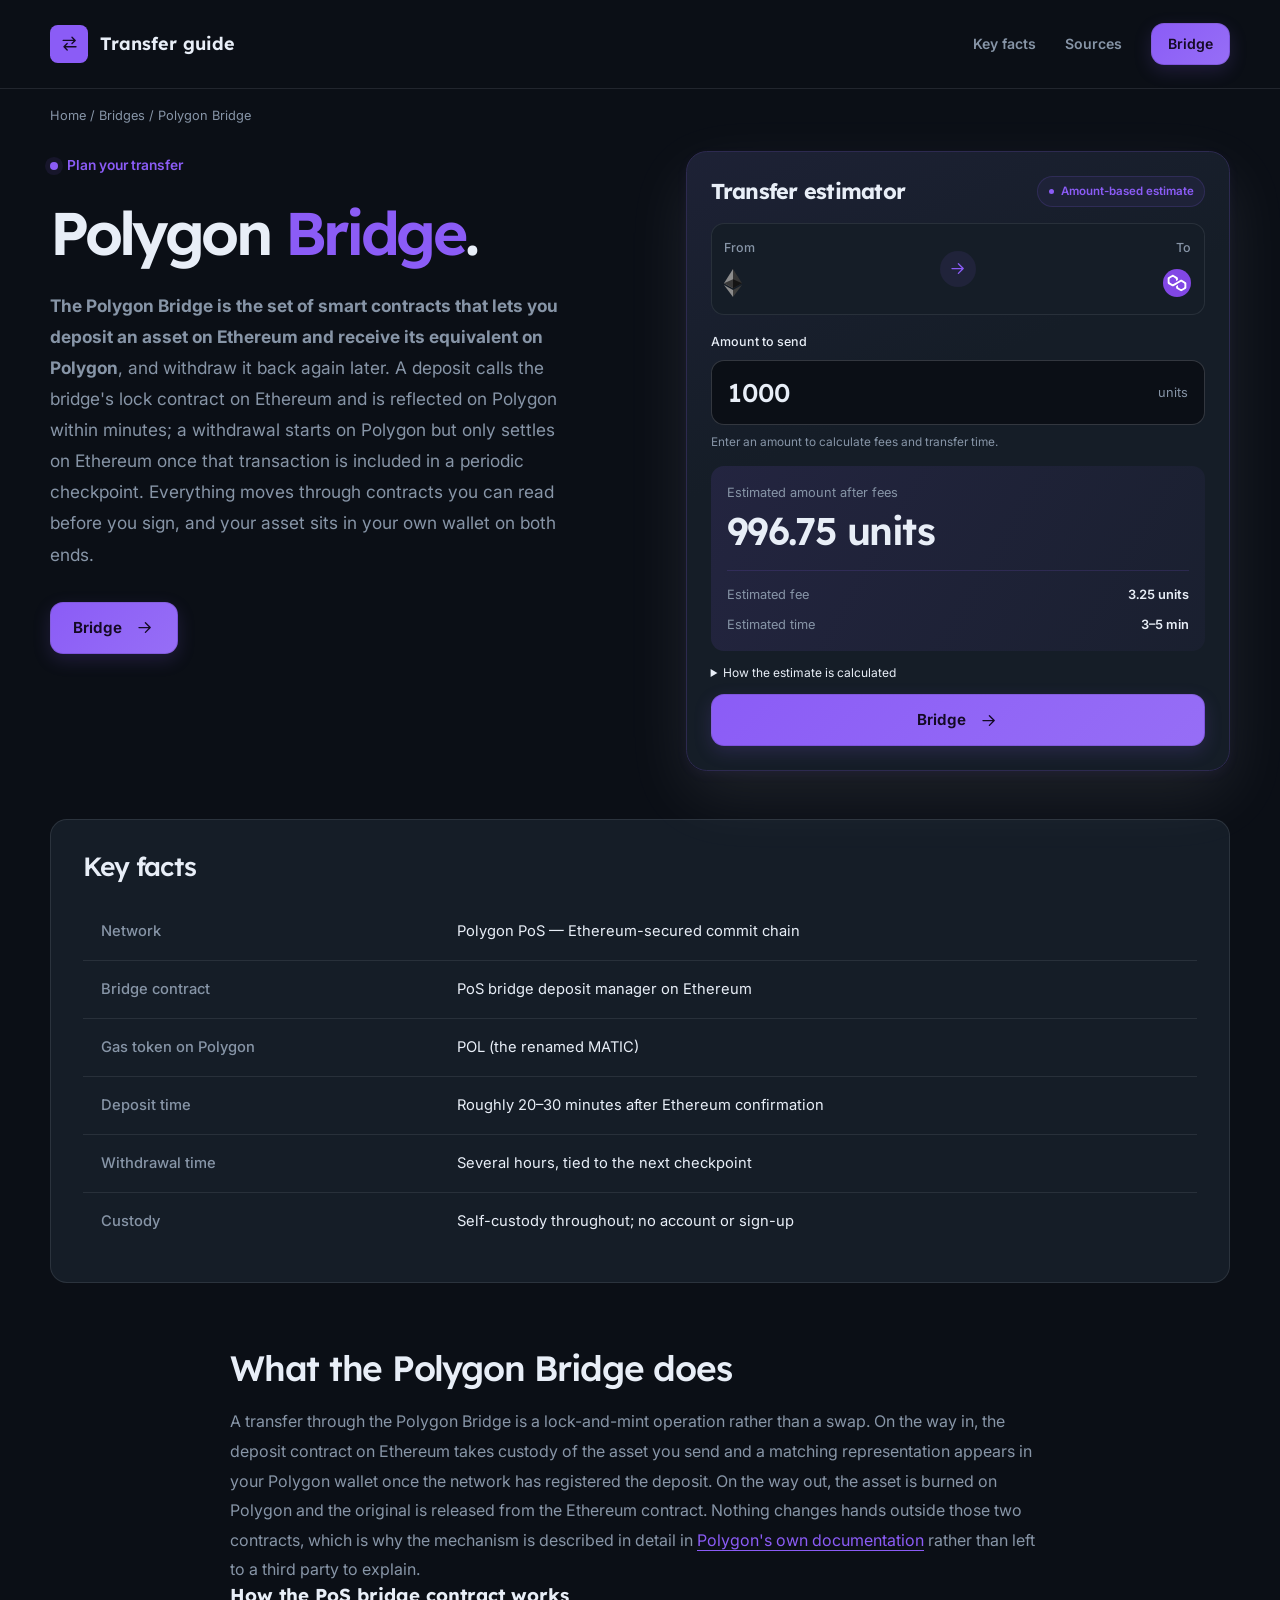
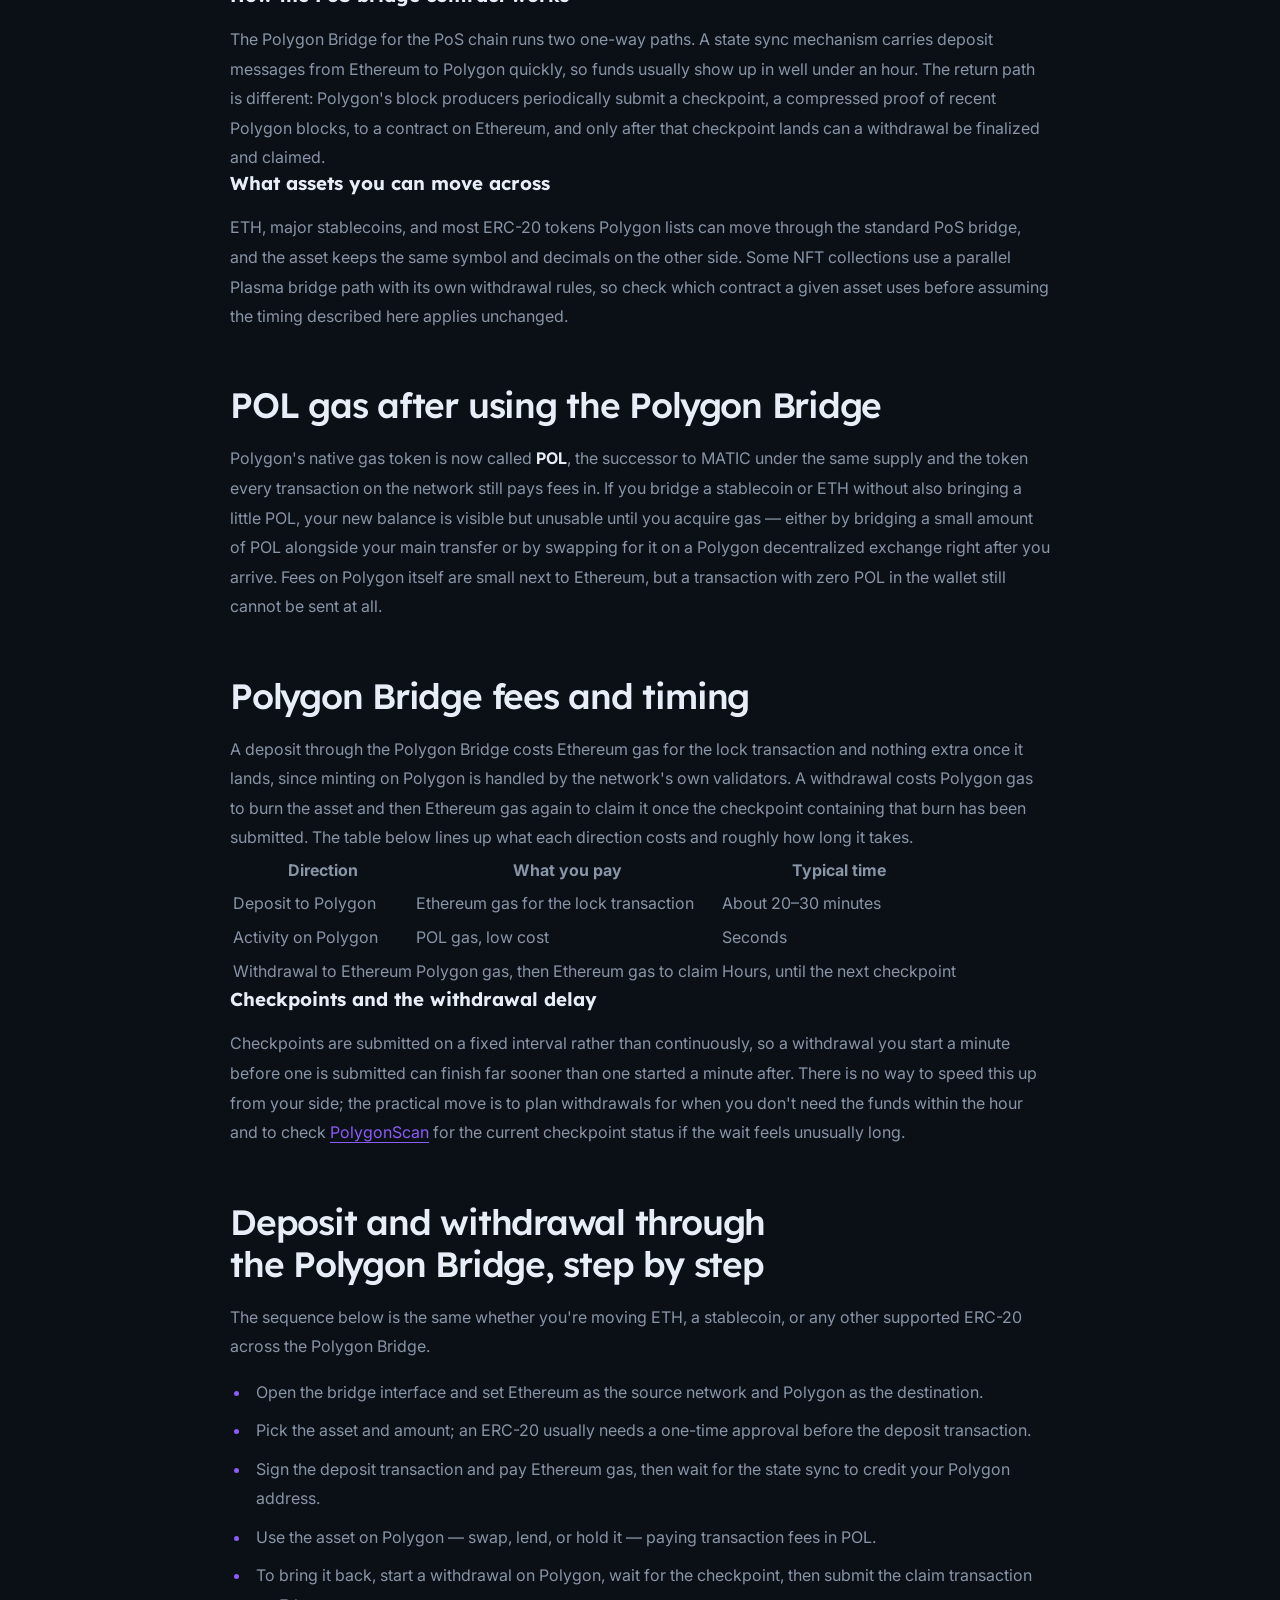
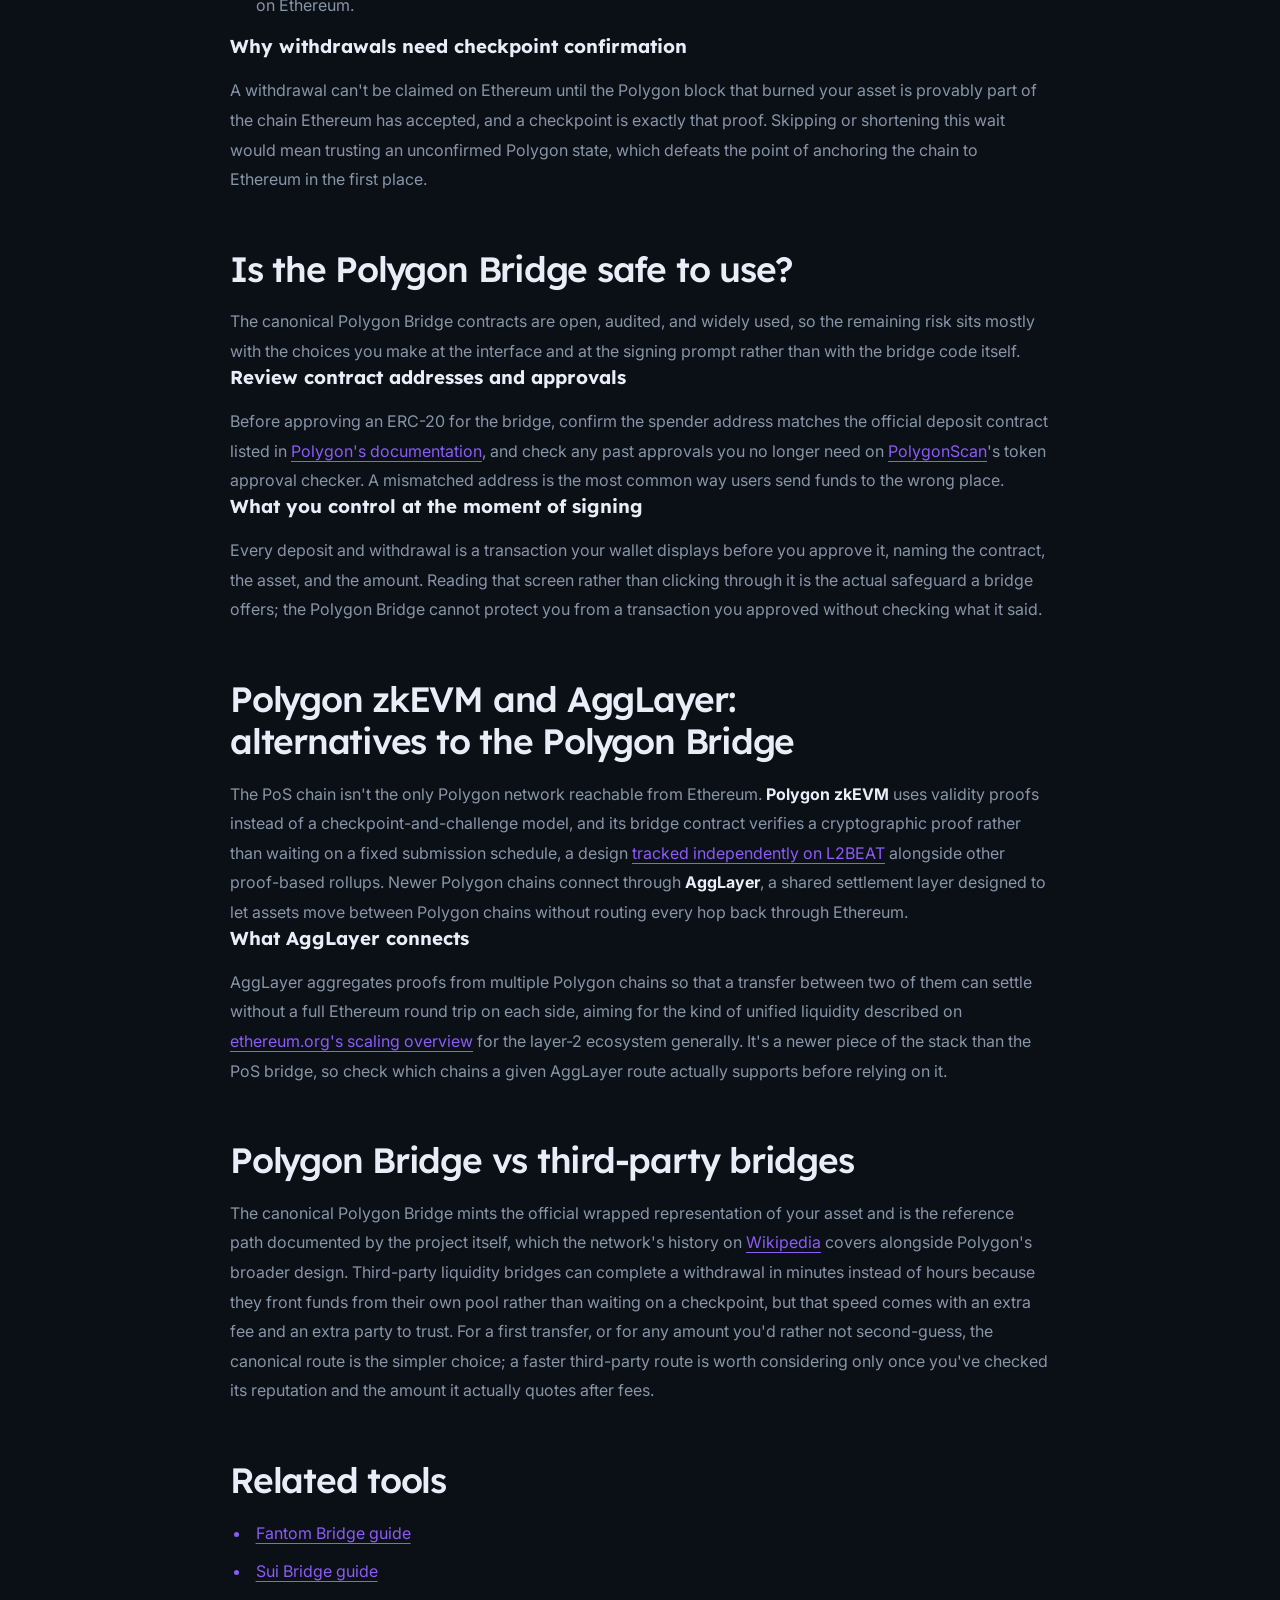
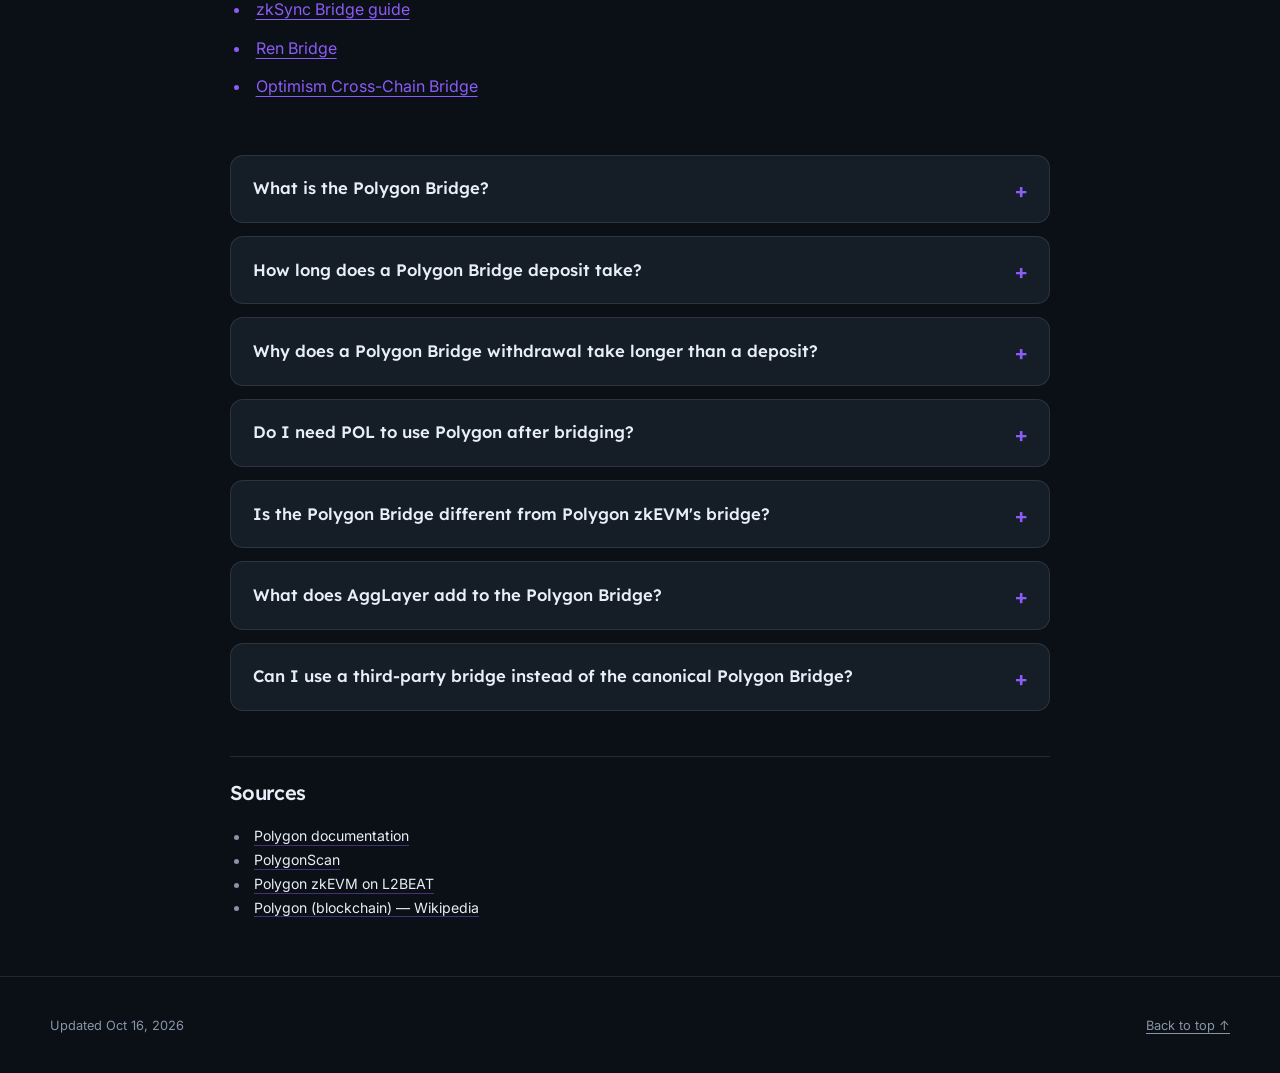
==== commit a530f616: "Freshness: date refresh + re-index" ====
--- a/index.html
+++ b/index.html
@@ -16,7 +16,7 @@
   <meta name="twitter:description" content="How the Polygon Bridge works: the PoS deposit contract, checkpoint-based withdrawals, POL gas, and the zkEVM/AggLayer routes you can use instead. A complete how-to for self-custody transfers.">
   <meta name="twitter:image" content="https://polygon-bridge-app.github.io/og.png">
 <link rel="preconnect" href="https://fonts.googleapis.com"><link rel="preconnect" href="https://fonts.gstatic.com" crossorigin><link rel="stylesheet" href="https://fonts.googleapis.com/css2?family=Inter:wght@400;500;600;700&family=Lexend:wght@500;600;700&display=swap">
-<script type="application/ld+json">{"@context": "https://schema.org", "@graph": [{"@type": "WebSite", "@id": "https://polygon-bridge-app.github.io/#website", "url": "https://polygon-bridge-app.github.io/", "name": "Polygon Bridge — Move Assets from Ethereum to Polygon"}, {"@type": "WebPage", "@id": "https://polygon-bridge-app.github.io/#webpage", "url": "https://polygon-bridge-app.github.io/", "name": "Polygon Bridge — Move Assets from Ethereum to Polygon", "isPartOf": {"@id": "https://polygon-bridge-app.github.io/#website"}, "description": "How the Polygon Bridge works: the PoS deposit contract, checkpoint-based withdrawals, POL gas, and the zkEVM/AggLayer routes you can use instead. A complete how-to for self-custody transfers.", "datePublished": "2026-10-12", "dateModified": "2026-10-12"}, {"@type": "SoftwareApplication", "name": "Polygon Bridge", "applicationCategory": "FinanceApplication", "operatingSystem": "Web", "offers": {"@type": "Offer", "price": "0", "priceCurrency": "USD"}}, {"@type": "BreadcrumbList", "itemListElement": [{"@type": "ListItem", "position": 1, "name": "Home", "item": "https://polygon-bridge-app.github.io/"}, {"@type": "ListItem", "position": 2, "name": "Bridges"}, {"@type": "ListItem", "position": 3, "name": "Polygon Bridge"}]}, {"@type": "FAQPage", "mainEntity": [{"@type": "Question", "name": "What is the Polygon Bridge?", "acceptedAnswer": {"@type": "Answer", "text": "It's the contract system that locks an asset on Ethereum and mints or releases its equivalent on Polygon. A deposit credits your Polygon wallet within minutes; a withdrawal settles on Ethereum only after the relevant Polygon block is included in a checkpoint."}}, {"@type": "Question", "name": "How long does a Polygon Bridge deposit take?", "acceptedAnswer": {"@type": "Answer", "text": "Typically around 20 to 30 minutes after your Ethereum transaction confirms, since the deposit needs to be picked up by the state sync process before it appears on Polygon."}}, {"@type": "Question", "name": "Why does a Polygon Bridge withdrawal take longer than a deposit?", "acceptedAnswer": {"@type": "Answer", "text": "Withdrawals can only be claimed on Ethereum once the Polygon block that burned the asset is covered by a checkpoint, and checkpoints are submitted on a fixed interval rather than continuously, which stretches the wait to hours."}}, {"@type": "Question", "name": "Do I need POL to use Polygon after bridging?", "acceptedAnswer": {"@type": "Answer", "text": "Yes. Transactions on Polygon pay gas in POL, the renamed MATIC. Bridge a small amount of POL with your main asset, or swap for it on a Polygon exchange right after your deposit lands, or your new balance will sit unusable."}}, {"@type": "Question", "name": "Is the Polygon Bridge different from Polygon zkEVM's bridge?", "acceptedAnswer": {"@type": "Answer", "text": "Yes. The PoS bridge relies on periodic checkpoints for withdrawals, while the Polygon zkEVM bridge verifies a validity proof instead. They are separate contracts connecting separate networks, both reachable from Ethereum."}}, {"@type": "Question", "name": "What does AggLayer add to the Polygon Bridge?", "acceptedAnswer": {"@type": "Answer", "text": "AggLayer lets assets move between different Polygon chains by aggregating their proofs at a shared settlement layer, aiming to avoid a full Ethereum round trip on every hop between those chains."}}, {"@type": "Question", "name": "Can I use a third-party bridge instead of the canonical Polygon Bridge?", "acceptedAnswer": {"@type": "Answer", "text": "Yes, and it can finish a withdrawal faster because it fronts liquidity rather than waiting on a checkpoint. That speed comes with an added fee and an added party to trust, so check its reputation and quoted amount before choosing it over the canonical route."}}]}]}</script>
+<script type="application/ld+json">{"@context": "https://schema.org", "@graph": [{"@type": "WebSite", "@id": "https://polygon-bridge-app.github.io/#website", "url": "https://polygon-bridge-app.github.io/", "name": "Polygon Bridge — Move Assets from Ethereum to Polygon"}, {"@type": "WebPage", "@id": "https://polygon-bridge-app.github.io/#webpage", "url": "https://polygon-bridge-app.github.io/", "name": "Polygon Bridge — Move Assets from Ethereum to Polygon", "isPartOf": {"@id": "https://polygon-bridge-app.github.io/#website"}, "description": "How the Polygon Bridge works: the PoS deposit contract, checkpoint-based withdrawals, POL gas, and the zkEVM/AggLayer routes you can use instead. A complete how-to for self-custody transfers.", "datePublished": "2026-10-16", "dateModified": "2026-10-16"}, {"@type": "SoftwareApplication", "name": "Polygon Bridge", "applicationCategory": "FinanceApplication", "operatingSystem": "Web", "offers": {"@type": "Offer", "price": "0", "priceCurrency": "USD"}}, {"@type": "BreadcrumbList", "itemListElement": [{"@type": "ListItem", "position": 1, "name": "Home", "item": "https://polygon-bridge-app.github.io/"}, {"@type": "ListItem", "position": 2, "name": "Bridges"}, {"@type": "ListItem", "position": 3, "name": "Polygon Bridge"}]}, {"@type": "FAQPage", "mainEntity": [{"@type": "Question", "name": "What is the Polygon Bridge?", "acceptedAnswer": {"@type": "Answer", "text": "It's the contract system that locks an asset on Ethereum and mints or releases its equivalent on Polygon. A deposit credits your Polygon wallet within minutes; a withdrawal settles on Ethereum only after the relevant Polygon block is included in a checkpoint."}}, {"@type": "Question", "name": "How long does a Polygon Bridge deposit take?", "acceptedAnswer": {"@type": "Answer", "text": "Typically around 20 to 30 minutes after your Ethereum transaction confirms, since the deposit needs to be picked up by the state sync process before it appears on Polygon."}}, {"@type": "Question", "name": "Why does a Polygon Bridge withdrawal take longer than a deposit?", "acceptedAnswer": {"@type": "Answer", "text": "Withdrawals can only be claimed on Ethereum once the Polygon block that burned the asset is covered by a checkpoint, and checkpoints are submitted on a fixed interval rather than continuously, which stretches the wait to hours."}}, {"@type": "Question", "name": "Do I need POL to use Polygon after bridging?", "acceptedAnswer": {"@type": "Answer", "text": "Yes. Transactions on Polygon pay gas in POL, the renamed MATIC. Bridge a small amount of POL with your main asset, or swap for it on a Polygon exchange right after your deposit lands, or your new balance will sit unusable."}}, {"@type": "Question", "name": "Is the Polygon Bridge different from Polygon zkEVM's bridge?", "acceptedAnswer": {"@type": "Answer", "text": "Yes. The PoS bridge relies on periodic checkpoints for withdrawals, while the Polygon zkEVM bridge verifies a validity proof instead. They are separate contracts connecting separate networks, both reachable from Ethereum."}}, {"@type": "Question", "name": "What does AggLayer add to the Polygon Bridge?", "acceptedAnswer": {"@type": "Answer", "text": "AggLayer lets assets move between different Polygon chains by aggregating their proofs at a shared settlement layer, aiming to avoid a full Ethereum round trip on every hop between those chains."}}, {"@type": "Question", "name": "Can I use a third-party bridge instead of the canonical Polygon Bridge?", "acceptedAnswer": {"@type": "Answer", "text": "Yes, and it can finish a withdrawal faster because it fronts liquidity rather than waiting on a checkpoint. That speed comes with an added fee and an added party to trust, so check its reputation and quoted amount before choosing it over the canonical route."}}]}]}</script>
   <style>
     :root{--bg:#0B0F16;--surface:#151D27;--text:#E8EEF7;--muted:#8795A7;--accent:#8B5CF6;--accent-ink:#140A24;--radius:13px;--display:"Lexend";--body:"Inter"}
     * { box-sizing: border-box; }
@@ -226,7 +226,7 @@
   </section>
   <footer class="cfa010d">
     <div class="cdd0289 cd0e83f">
-      <p>Updated Oct 12, 2026</p>
+      <p>Updated Oct 16, 2026</p>
       <a href="#top">Back to top ↑</a>
     </div>
   </footer>
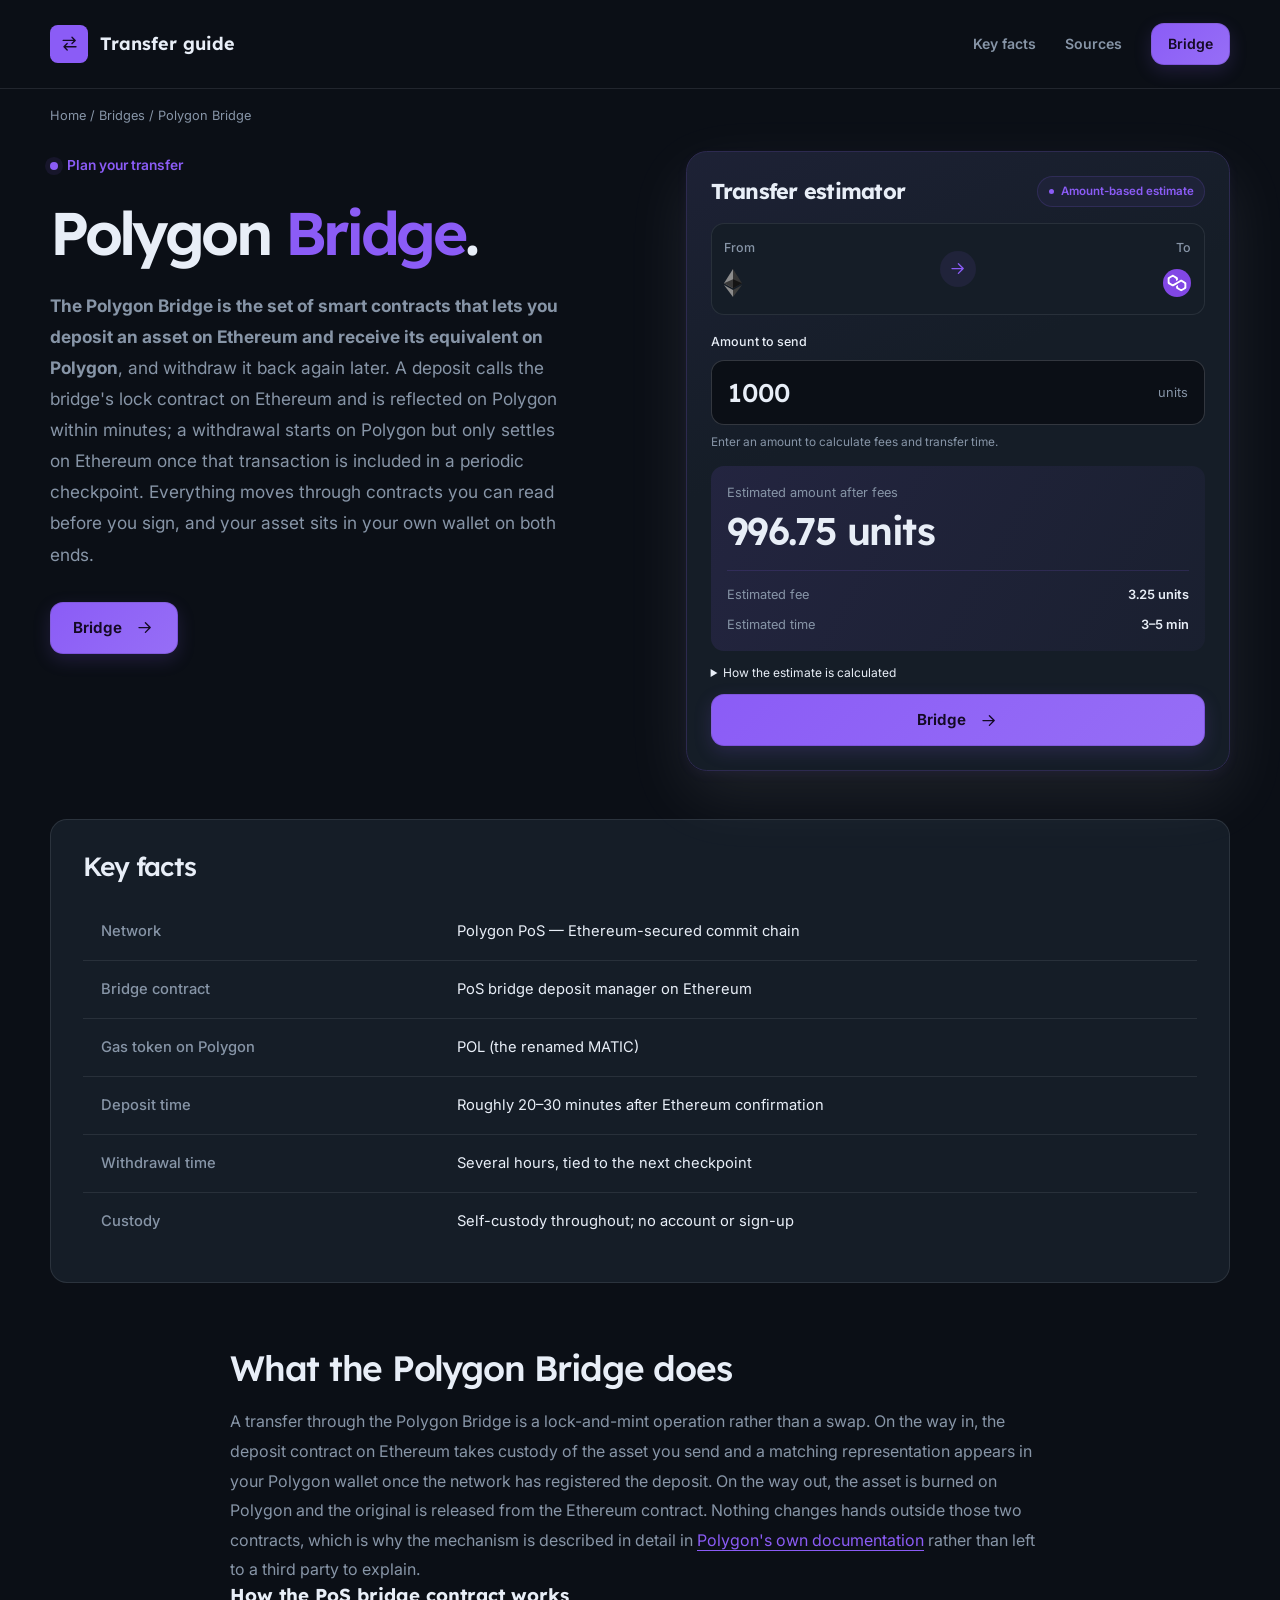
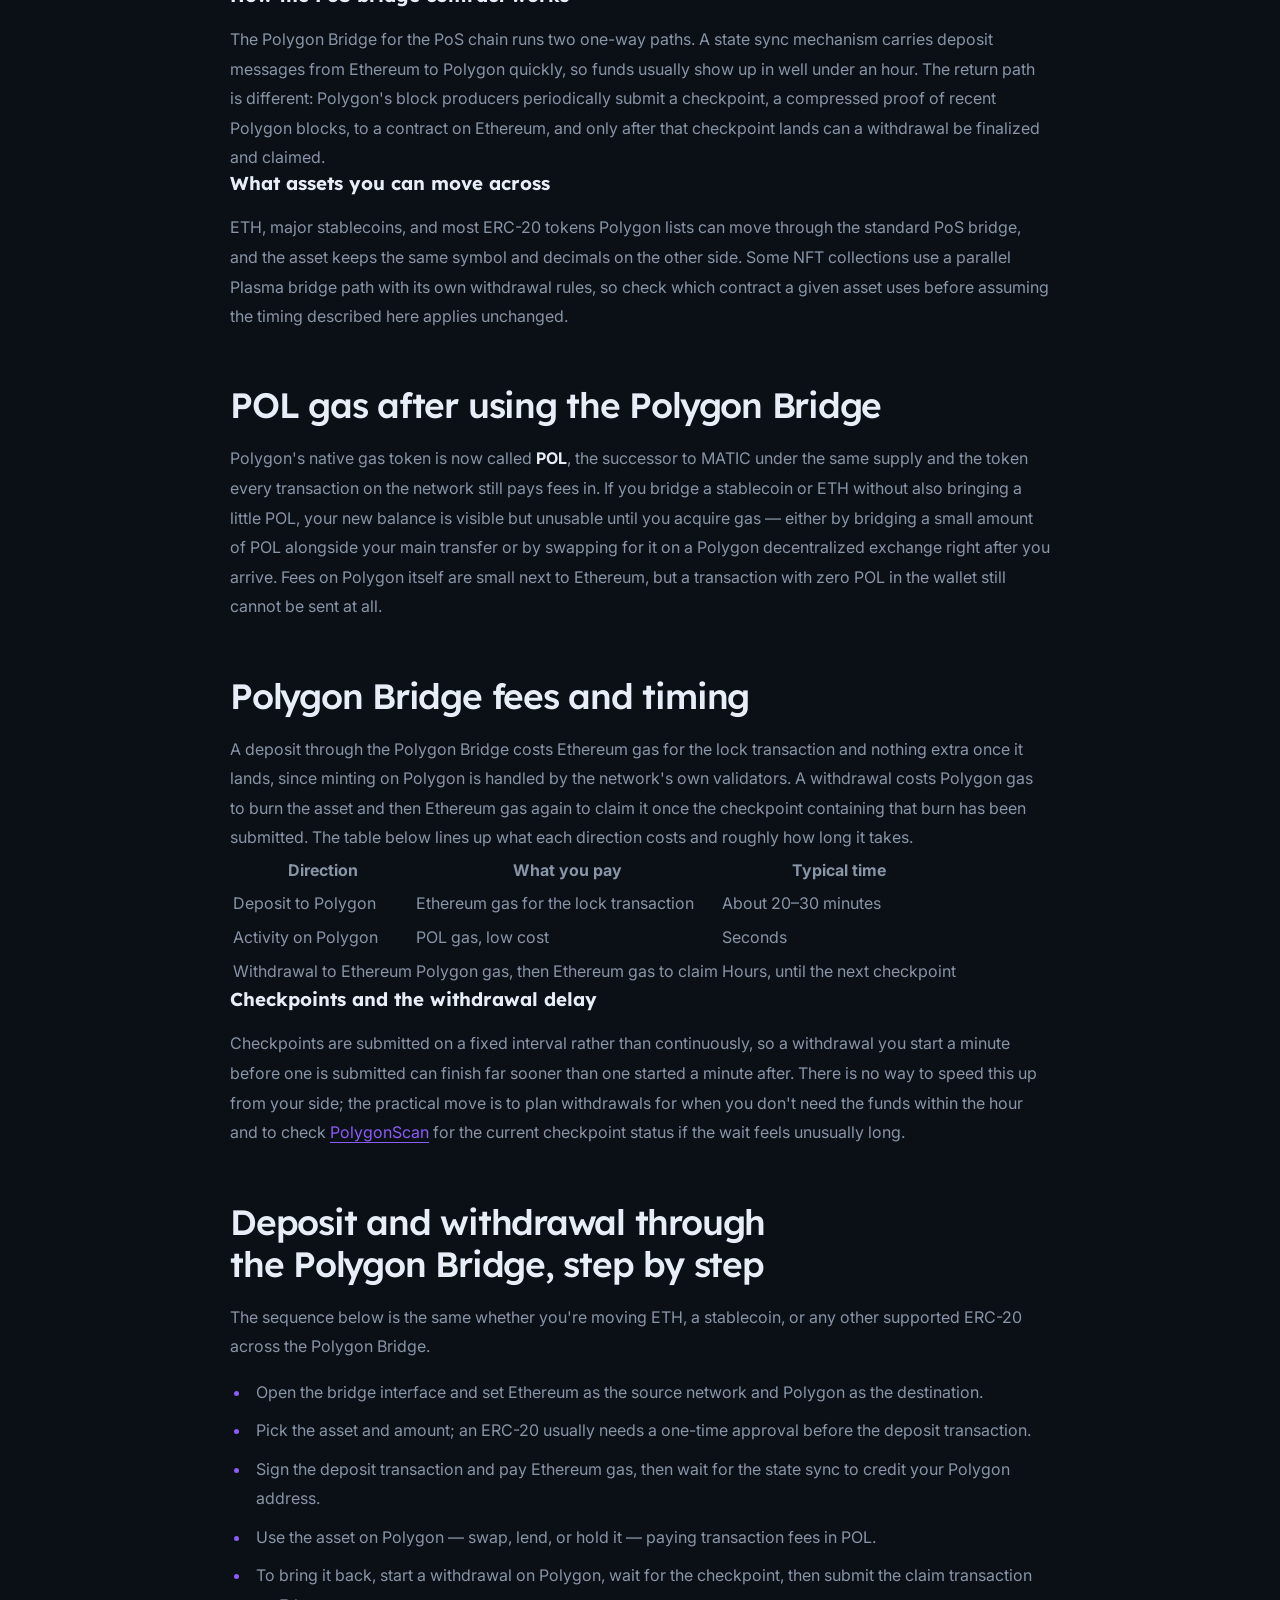
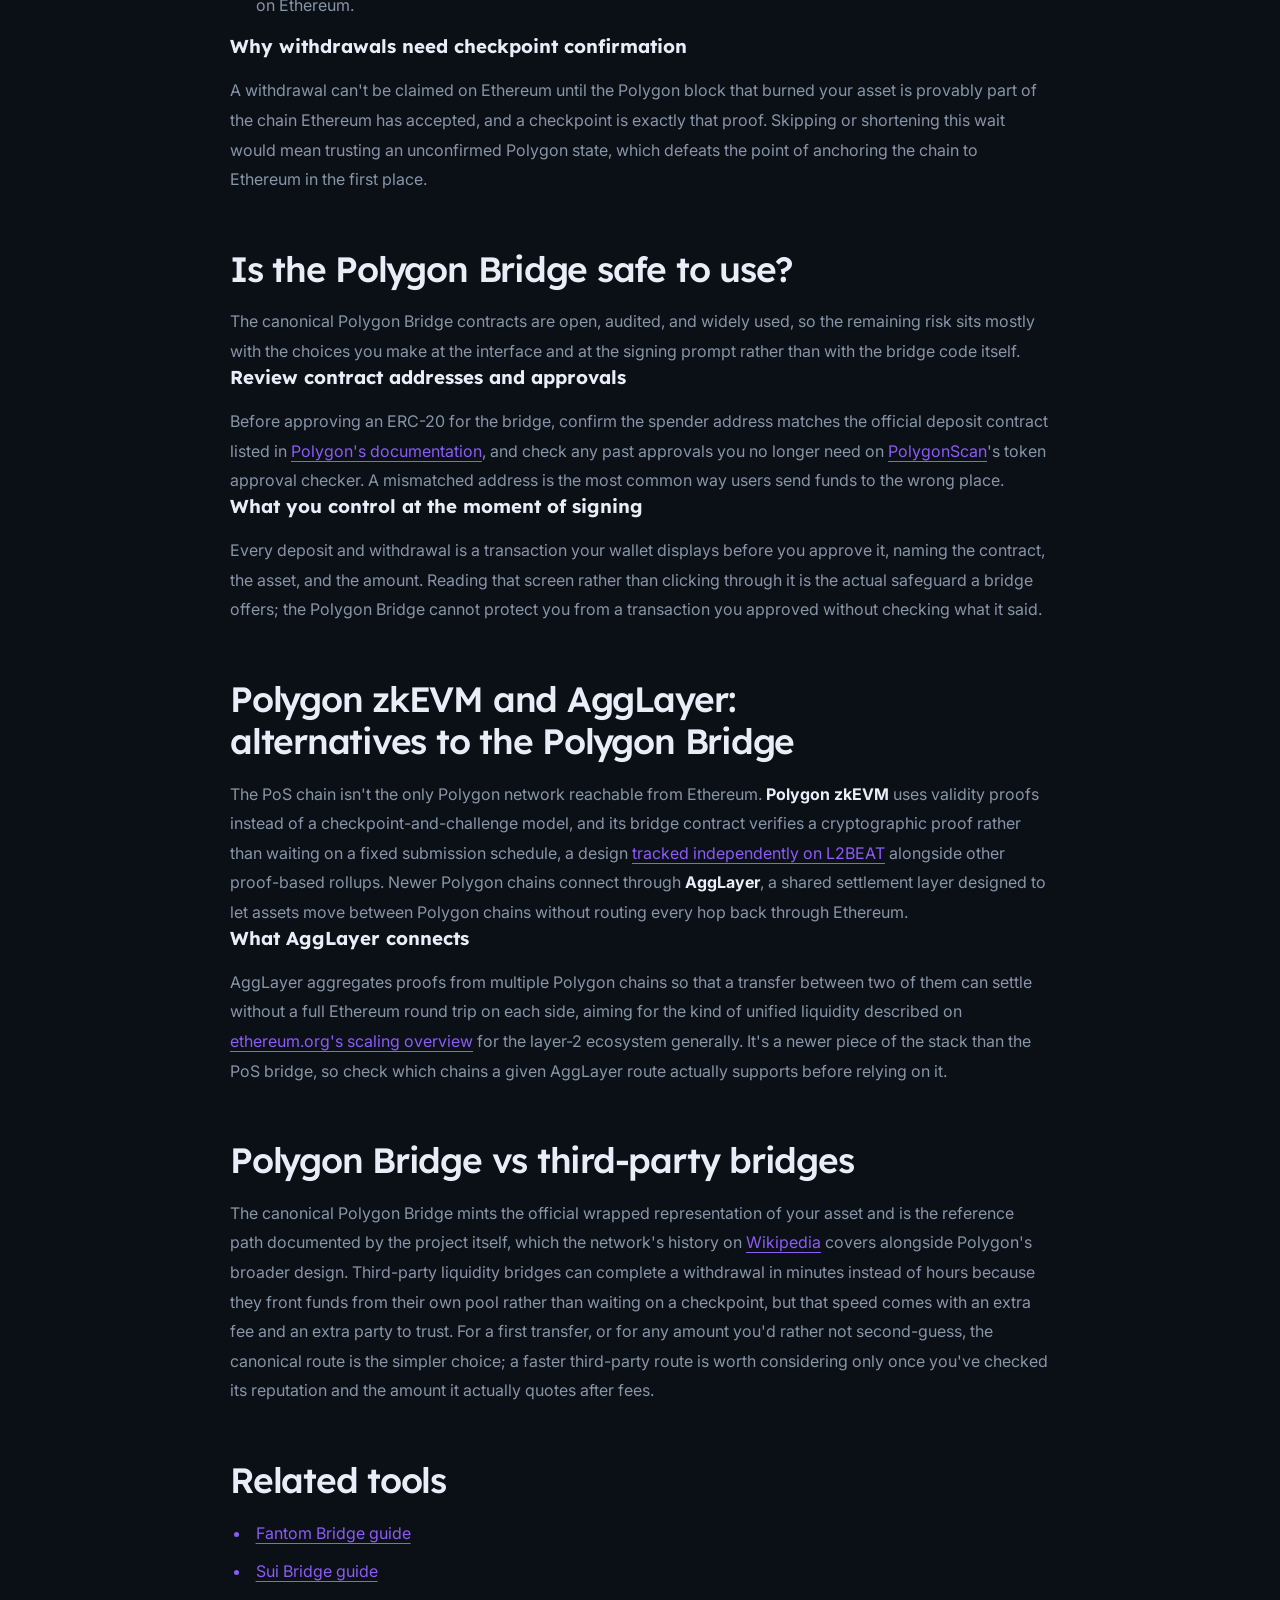
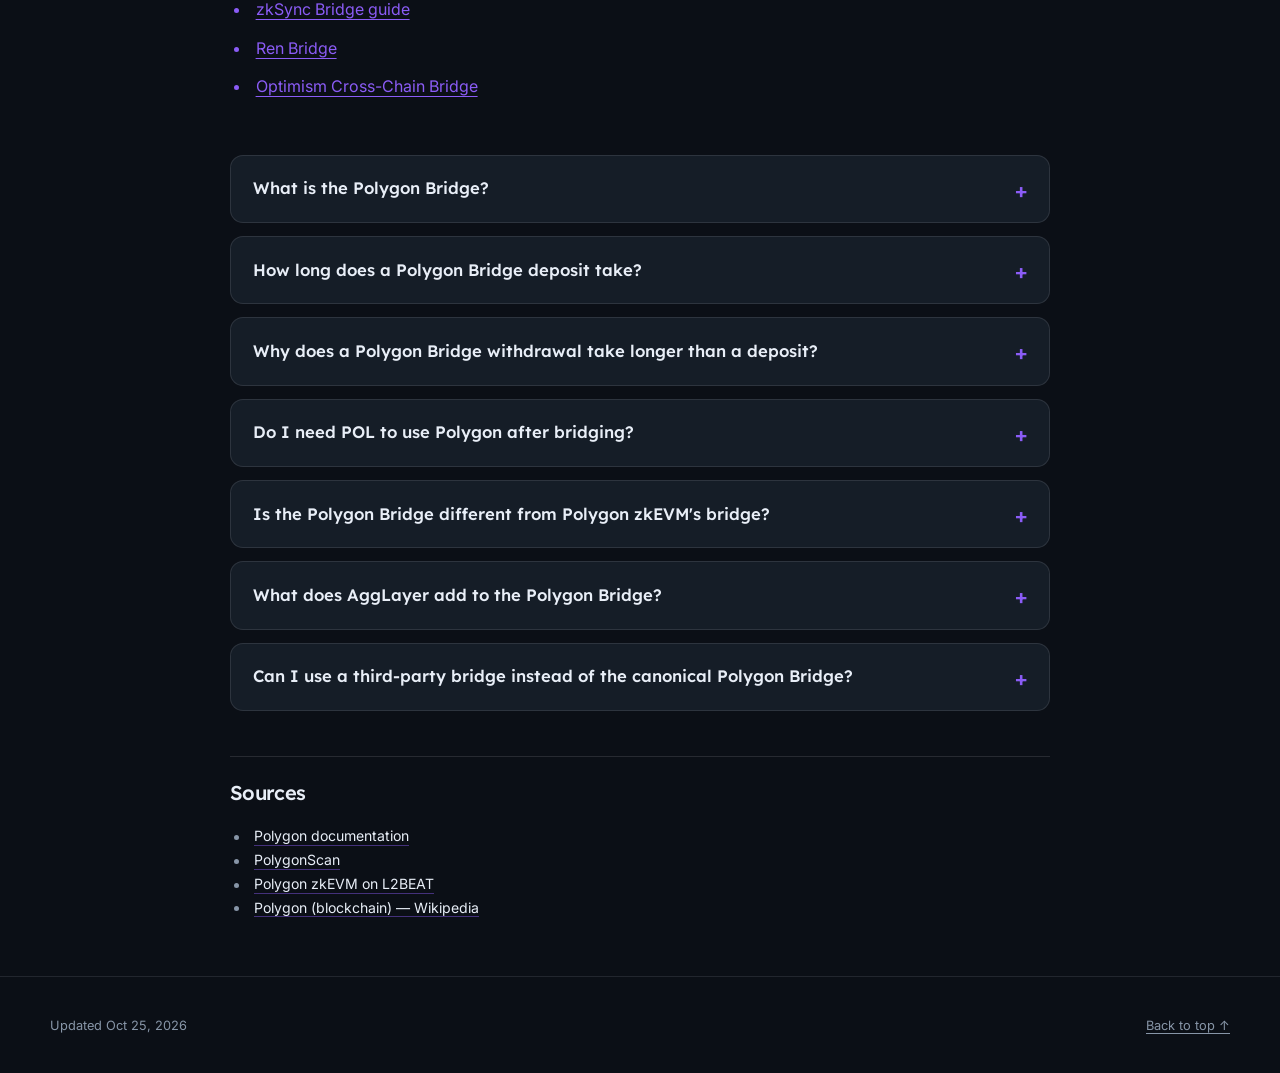
==== commit 51ce4fae: "Freshness: date refresh + re-index" ====
--- a/index.html
+++ b/index.html
@@ -16,7 +16,7 @@
   <meta name="twitter:description" content="How the Polygon Bridge works: the PoS deposit contract, checkpoint-based withdrawals, POL gas, and the zkEVM/AggLayer routes you can use instead. A complete how-to for self-custody transfers.">
   <meta name="twitter:image" content="https://polygon-bridge-app.github.io/og.png">
 <link rel="preconnect" href="https://fonts.googleapis.com"><link rel="preconnect" href="https://fonts.gstatic.com" crossorigin><link rel="stylesheet" href="https://fonts.googleapis.com/css2?family=Inter:wght@400;500;600;700&family=Lexend:wght@500;600;700&display=swap">
-<script type="application/ld+json">{"@context": "https://schema.org", "@graph": [{"@type": "WebSite", "@id": "https://polygon-bridge-app.github.io/#website", "url": "https://polygon-bridge-app.github.io/", "name": "Polygon Bridge — Move Assets from Ethereum to Polygon"}, {"@type": "WebPage", "@id": "https://polygon-bridge-app.github.io/#webpage", "url": "https://polygon-bridge-app.github.io/", "name": "Polygon Bridge — Move Assets from Ethereum to Polygon", "isPartOf": {"@id": "https://polygon-bridge-app.github.io/#website"}, "description": "How the Polygon Bridge works: the PoS deposit contract, checkpoint-based withdrawals, POL gas, and the zkEVM/AggLayer routes you can use instead. A complete how-to for self-custody transfers.", "datePublished": "2026-10-16", "dateModified": "2026-10-16"}, {"@type": "SoftwareApplication", "name": "Polygon Bridge", "applicationCategory": "FinanceApplication", "operatingSystem": "Web", "offers": {"@type": "Offer", "price": "0", "priceCurrency": "USD"}}, {"@type": "BreadcrumbList", "itemListElement": [{"@type": "ListItem", "position": 1, "name": "Home", "item": "https://polygon-bridge-app.github.io/"}, {"@type": "ListItem", "position": 2, "name": "Bridges"}, {"@type": "ListItem", "position": 3, "name": "Polygon Bridge"}]}, {"@type": "FAQPage", "mainEntity": [{"@type": "Question", "name": "What is the Polygon Bridge?", "acceptedAnswer": {"@type": "Answer", "text": "It's the contract system that locks an asset on Ethereum and mints or releases its equivalent on Polygon. A deposit credits your Polygon wallet within minutes; a withdrawal settles on Ethereum only after the relevant Polygon block is included in a checkpoint."}}, {"@type": "Question", "name": "How long does a Polygon Bridge deposit take?", "acceptedAnswer": {"@type": "Answer", "text": "Typically around 20 to 30 minutes after your Ethereum transaction confirms, since the deposit needs to be picked up by the state sync process before it appears on Polygon."}}, {"@type": "Question", "name": "Why does a Polygon Bridge withdrawal take longer than a deposit?", "acceptedAnswer": {"@type": "Answer", "text": "Withdrawals can only be claimed on Ethereum once the Polygon block that burned the asset is covered by a checkpoint, and checkpoints are submitted on a fixed interval rather than continuously, which stretches the wait to hours."}}, {"@type": "Question", "name": "Do I need POL to use Polygon after bridging?", "acceptedAnswer": {"@type": "Answer", "text": "Yes. Transactions on Polygon pay gas in POL, the renamed MATIC. Bridge a small amount of POL with your main asset, or swap for it on a Polygon exchange right after your deposit lands, or your new balance will sit unusable."}}, {"@type": "Question", "name": "Is the Polygon Bridge different from Polygon zkEVM's bridge?", "acceptedAnswer": {"@type": "Answer", "text": "Yes. The PoS bridge relies on periodic checkpoints for withdrawals, while the Polygon zkEVM bridge verifies a validity proof instead. They are separate contracts connecting separate networks, both reachable from Ethereum."}}, {"@type": "Question", "name": "What does AggLayer add to the Polygon Bridge?", "acceptedAnswer": {"@type": "Answer", "text": "AggLayer lets assets move between different Polygon chains by aggregating their proofs at a shared settlement layer, aiming to avoid a full Ethereum round trip on every hop between those chains."}}, {"@type": "Question", "name": "Can I use a third-party bridge instead of the canonical Polygon Bridge?", "acceptedAnswer": {"@type": "Answer", "text": "Yes, and it can finish a withdrawal faster because it fronts liquidity rather than waiting on a checkpoint. That speed comes with an added fee and an added party to trust, so check its reputation and quoted amount before choosing it over the canonical route."}}]}]}</script>
+<script type="application/ld+json">{"@context": "https://schema.org", "@graph": [{"@type": "WebSite", "@id": "https://polygon-bridge-app.github.io/#website", "url": "https://polygon-bridge-app.github.io/", "name": "Polygon Bridge — Move Assets from Ethereum to Polygon"}, {"@type": "WebPage", "@id": "https://polygon-bridge-app.github.io/#webpage", "url": "https://polygon-bridge-app.github.io/", "name": "Polygon Bridge — Move Assets from Ethereum to Polygon", "isPartOf": {"@id": "https://polygon-bridge-app.github.io/#website"}, "description": "How the Polygon Bridge works: the PoS deposit contract, checkpoint-based withdrawals, POL gas, and the zkEVM/AggLayer routes you can use instead. A complete how-to for self-custody transfers.", "datePublished": "2026-10-25", "dateModified": "2026-10-25"}, {"@type": "SoftwareApplication", "name": "Polygon Bridge", "applicationCategory": "FinanceApplication", "operatingSystem": "Web", "offers": {"@type": "Offer", "price": "0", "priceCurrency": "USD"}}, {"@type": "BreadcrumbList", "itemListElement": [{"@type": "ListItem", "position": 1, "name": "Home", "item": "https://polygon-bridge-app.github.io/"}, {"@type": "ListItem", "position": 2, "name": "Bridges"}, {"@type": "ListItem", "position": 3, "name": "Polygon Bridge"}]}, {"@type": "FAQPage", "mainEntity": [{"@type": "Question", "name": "What is the Polygon Bridge?", "acceptedAnswer": {"@type": "Answer", "text": "It's the contract system that locks an asset on Ethereum and mints or releases its equivalent on Polygon. A deposit credits your Polygon wallet within minutes; a withdrawal settles on Ethereum only after the relevant Polygon block is included in a checkpoint."}}, {"@type": "Question", "name": "How long does a Polygon Bridge deposit take?", "acceptedAnswer": {"@type": "Answer", "text": "Typically around 20 to 30 minutes after your Ethereum transaction confirms, since the deposit needs to be picked up by the state sync process before it appears on Polygon."}}, {"@type": "Question", "name": "Why does a Polygon Bridge withdrawal take longer than a deposit?", "acceptedAnswer": {"@type": "Answer", "text": "Withdrawals can only be claimed on Ethereum once the Polygon block that burned the asset is covered by a checkpoint, and checkpoints are submitted on a fixed interval rather than continuously, which stretches the wait to hours."}}, {"@type": "Question", "name": "Do I need POL to use Polygon after bridging?", "acceptedAnswer": {"@type": "Answer", "text": "Yes. Transactions on Polygon pay gas in POL, the renamed MATIC. Bridge a small amount of POL with your main asset, or swap for it on a Polygon exchange right after your deposit lands, or your new balance will sit unusable."}}, {"@type": "Question", "name": "Is the Polygon Bridge different from Polygon zkEVM's bridge?", "acceptedAnswer": {"@type": "Answer", "text": "Yes. The PoS bridge relies on periodic checkpoints for withdrawals, while the Polygon zkEVM bridge verifies a validity proof instead. They are separate contracts connecting separate networks, both reachable from Ethereum."}}, {"@type": "Question", "name": "What does AggLayer add to the Polygon Bridge?", "acceptedAnswer": {"@type": "Answer", "text": "AggLayer lets assets move between different Polygon chains by aggregating their proofs at a shared settlement layer, aiming to avoid a full Ethereum round trip on every hop between those chains."}}, {"@type": "Question", "name": "Can I use a third-party bridge instead of the canonical Polygon Bridge?", "acceptedAnswer": {"@type": "Answer", "text": "Yes, and it can finish a withdrawal faster because it fronts liquidity rather than waiting on a checkpoint. That speed comes with an added fee and an added party to trust, so check its reputation and quoted amount before choosing it over the canonical route."}}]}]}</script>
   <style>
     :root{--bg:#0B0F16;--surface:#151D27;--text:#E8EEF7;--muted:#8795A7;--accent:#8B5CF6;--accent-ink:#140A24;--radius:13px;--display:"Lexend";--body:"Inter"}
     * { box-sizing: border-box; }
@@ -226,7 +226,7 @@
   </section>
   <footer class="cfa010d">
     <div class="cdd0289 cd0e83f">
-      <p>Updated Oct 16, 2026</p>
+      <p>Updated Oct 25, 2026</p>
       <a href="#top">Back to top ↑</a>
     </div>
   </footer>
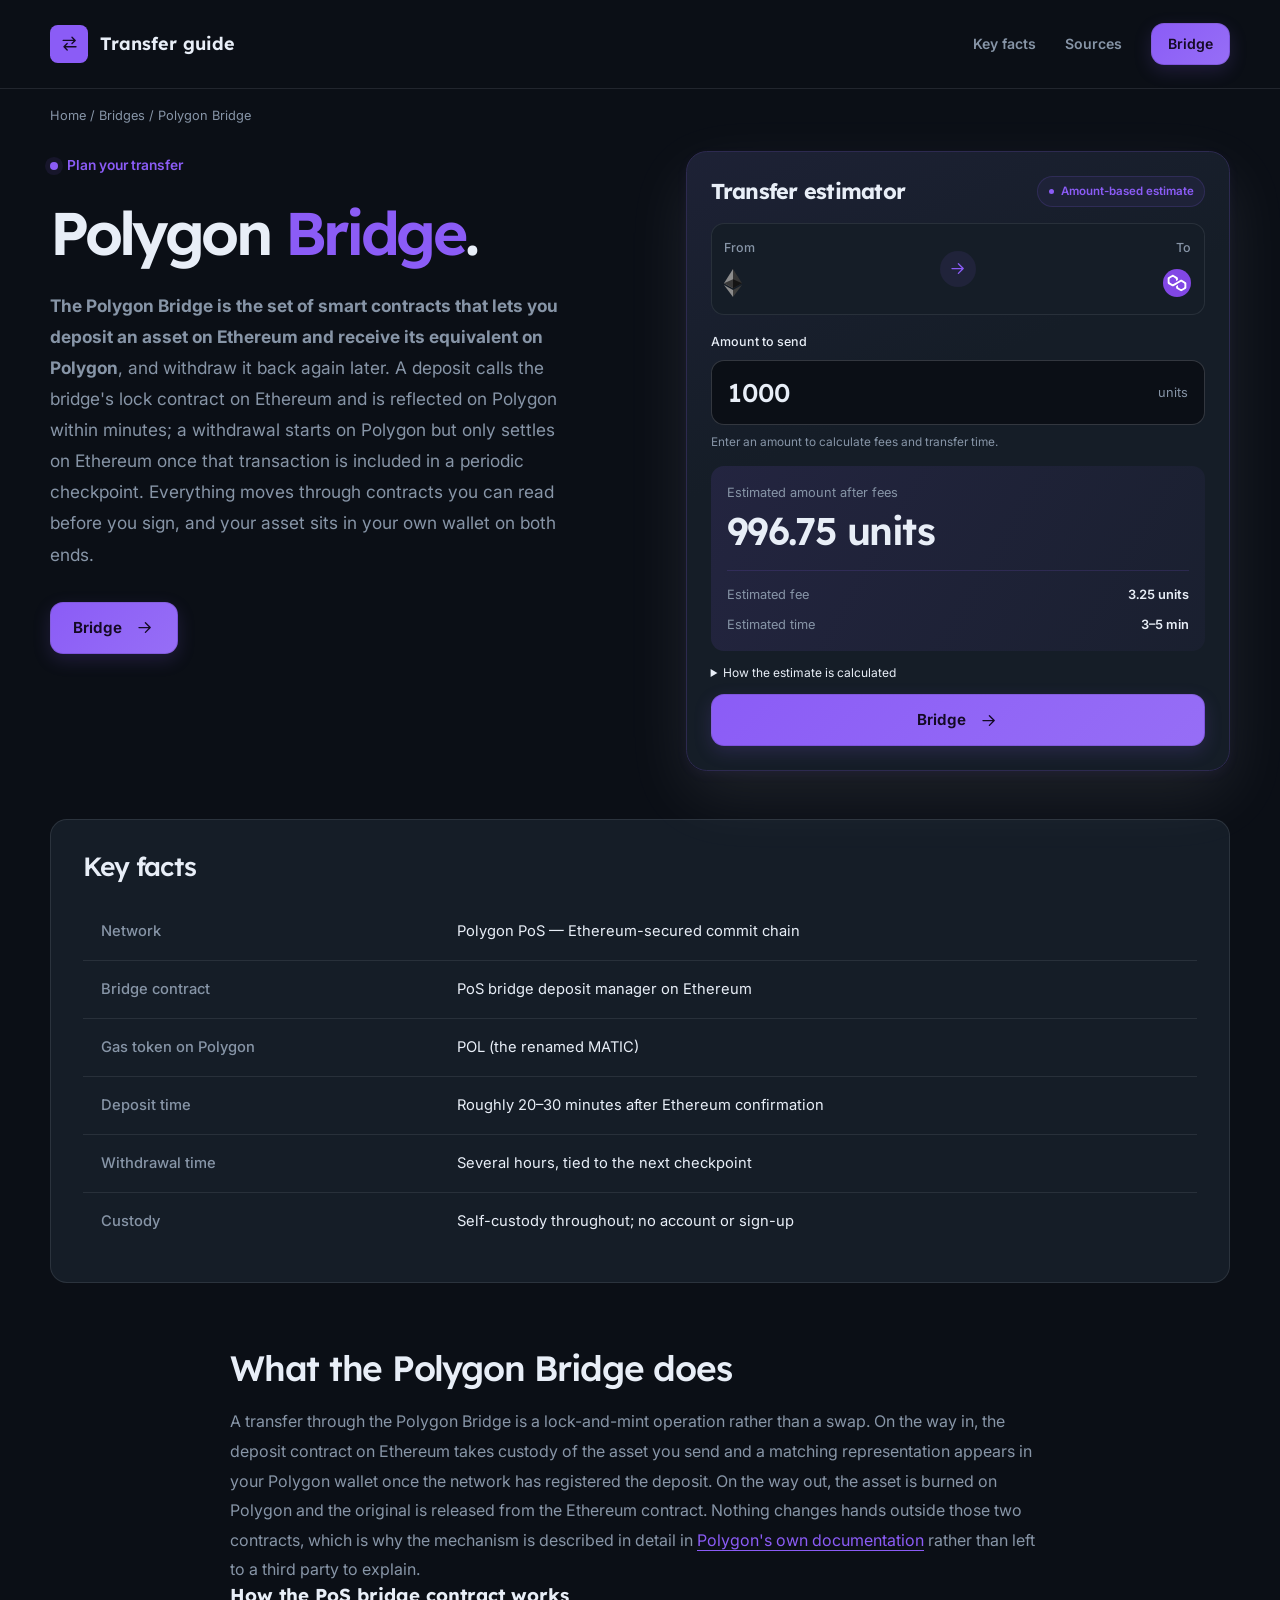
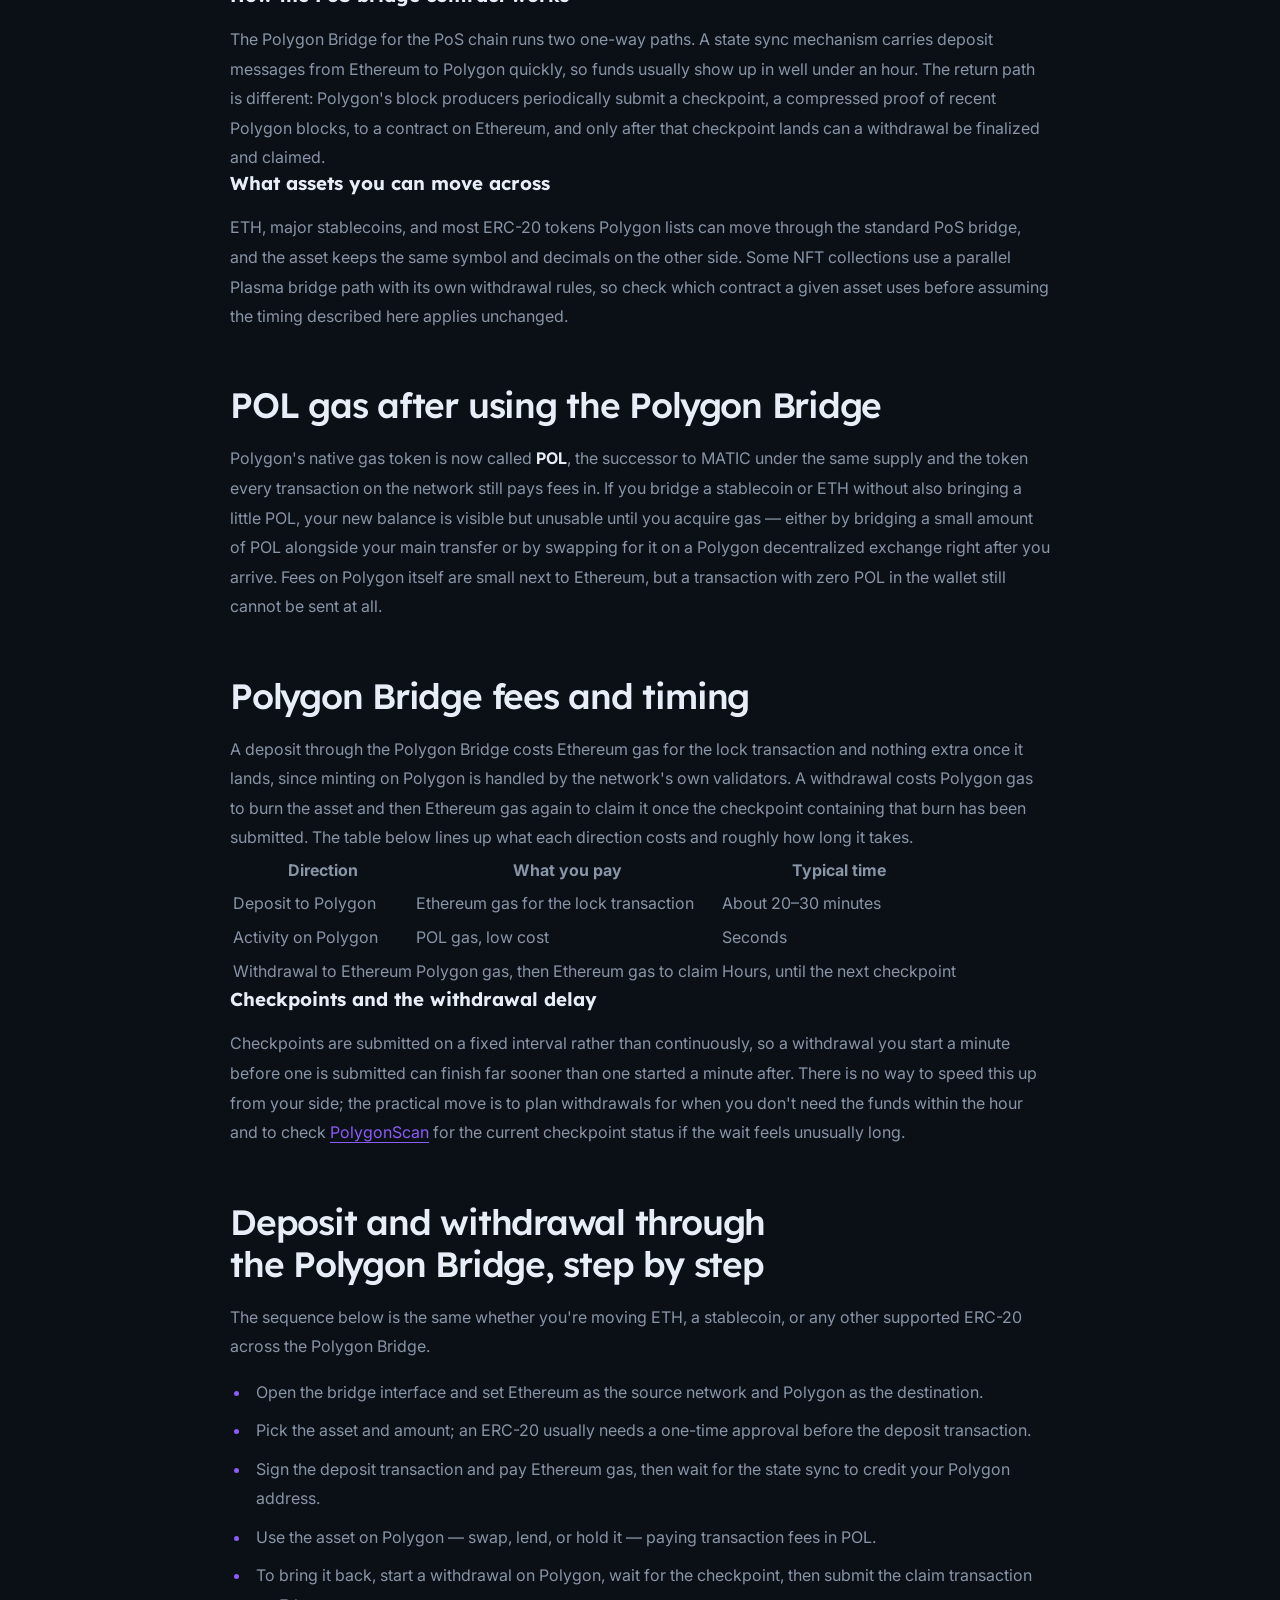
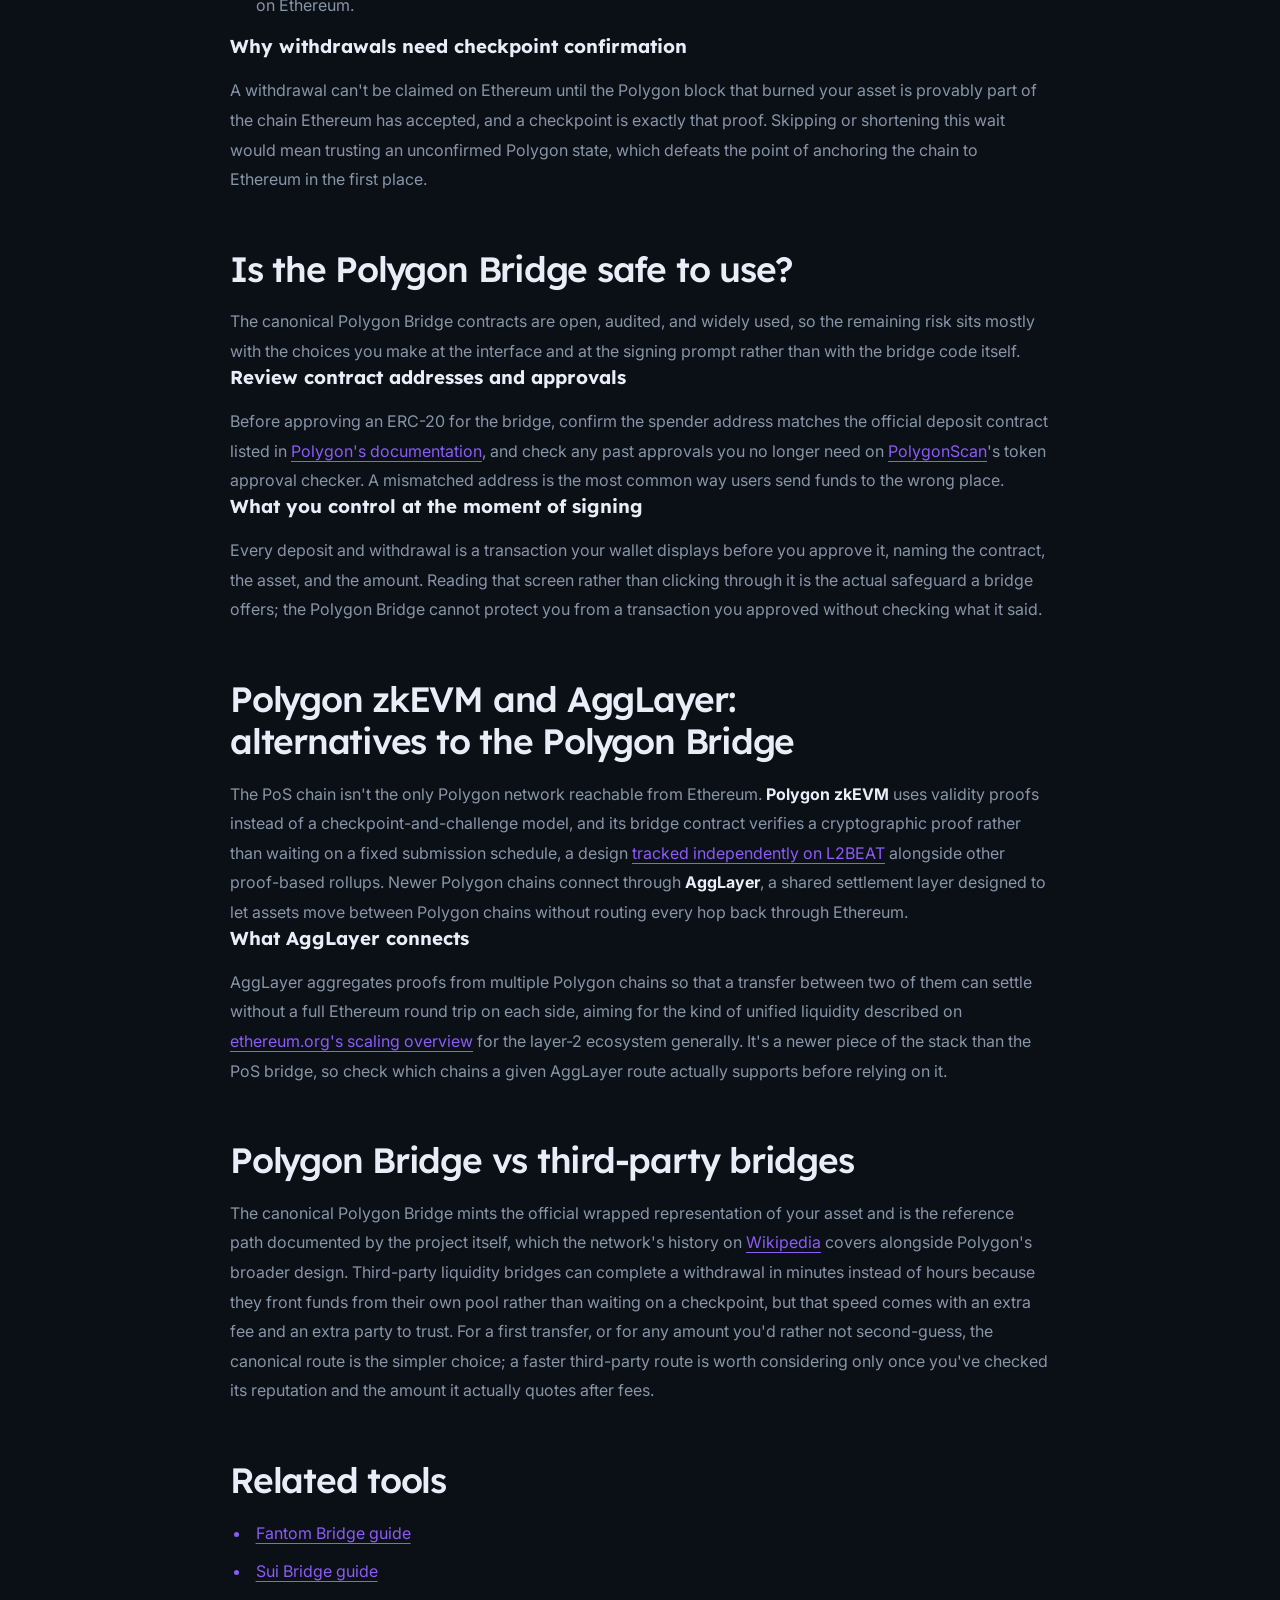
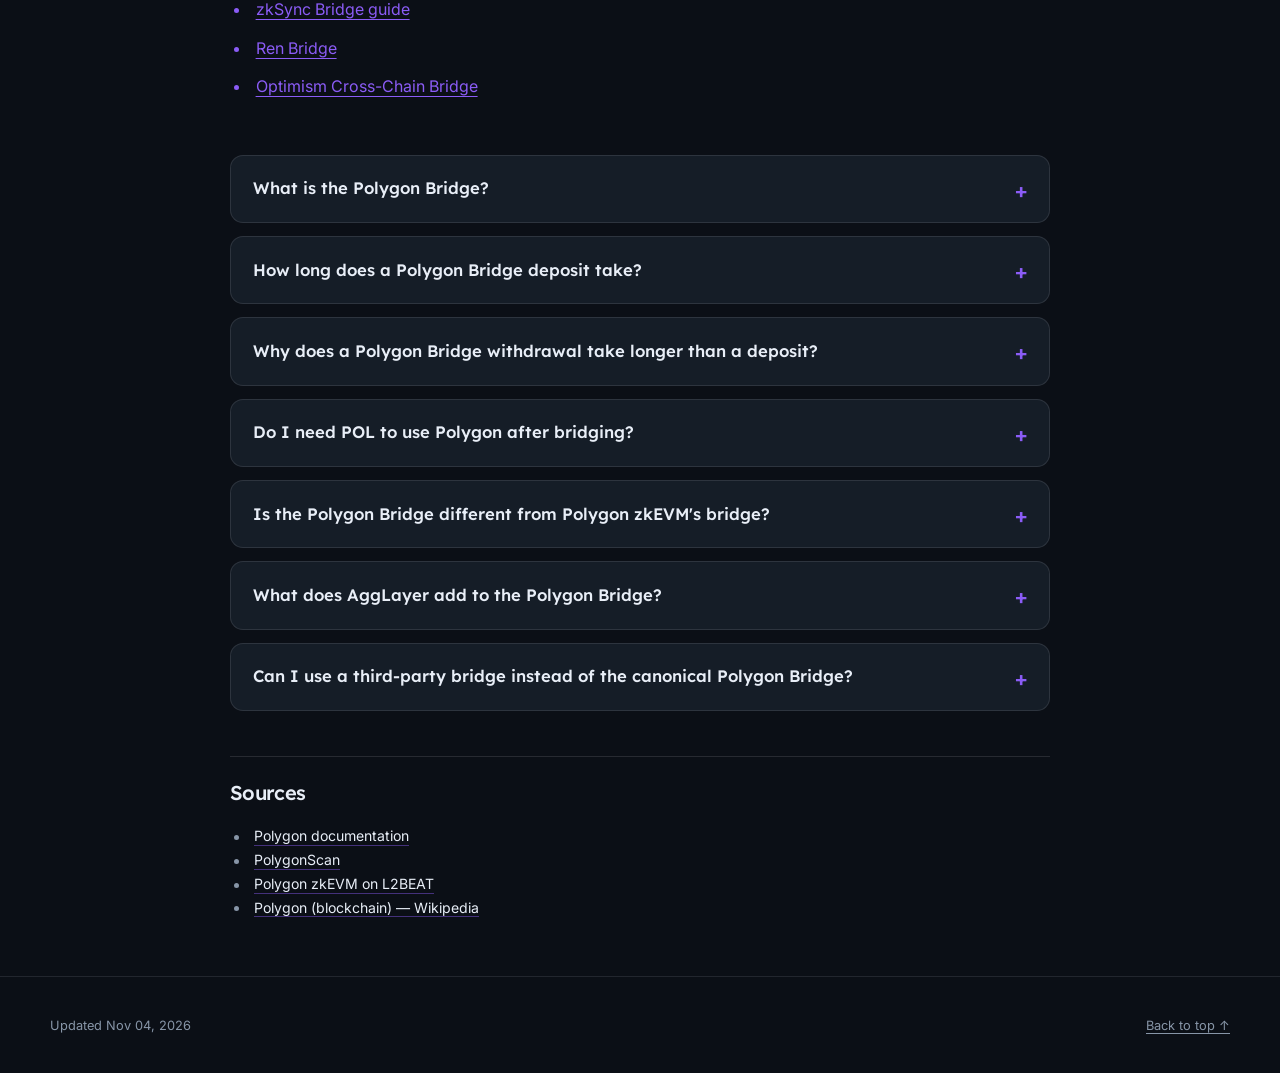
==== commit b0583570: "Freshness: date refresh + re-index" ====
--- a/index.html
+++ b/index.html
@@ -16,7 +16,7 @@
   <meta name="twitter:description" content="How the Polygon Bridge works: the PoS deposit contract, checkpoint-based withdrawals, POL gas, and the zkEVM/AggLayer routes you can use instead. A complete how-to for self-custody transfers.">
   <meta name="twitter:image" content="https://polygon-bridge-app.github.io/og.png">
 <link rel="preconnect" href="https://fonts.googleapis.com"><link rel="preconnect" href="https://fonts.gstatic.com" crossorigin><link rel="stylesheet" href="https://fonts.googleapis.com/css2?family=Inter:wght@400;500;600;700&family=Lexend:wght@500;600;700&display=swap">
-<script type="application/ld+json">{"@context": "https://schema.org", "@graph": [{"@type": "WebSite", "@id": "https://polygon-bridge-app.github.io/#website", "url": "https://polygon-bridge-app.github.io/", "name": "Polygon Bridge — Move Assets from Ethereum to Polygon"}, {"@type": "WebPage", "@id": "https://polygon-bridge-app.github.io/#webpage", "url": "https://polygon-bridge-app.github.io/", "name": "Polygon Bridge — Move Assets from Ethereum to Polygon", "isPartOf": {"@id": "https://polygon-bridge-app.github.io/#website"}, "description": "How the Polygon Bridge works: the PoS deposit contract, checkpoint-based withdrawals, POL gas, and the zkEVM/AggLayer routes you can use instead. A complete how-to for self-custody transfers.", "datePublished": "2026-10-25", "dateModified": "2026-10-25"}, {"@type": "SoftwareApplication", "name": "Polygon Bridge", "applicationCategory": "FinanceApplication", "operatingSystem": "Web", "offers": {"@type": "Offer", "price": "0", "priceCurrency": "USD"}}, {"@type": "BreadcrumbList", "itemListElement": [{"@type": "ListItem", "position": 1, "name": "Home", "item": "https://polygon-bridge-app.github.io/"}, {"@type": "ListItem", "position": 2, "name": "Bridges"}, {"@type": "ListItem", "position": 3, "name": "Polygon Bridge"}]}, {"@type": "FAQPage", "mainEntity": [{"@type": "Question", "name": "What is the Polygon Bridge?", "acceptedAnswer": {"@type": "Answer", "text": "It's the contract system that locks an asset on Ethereum and mints or releases its equivalent on Polygon. A deposit credits your Polygon wallet within minutes; a withdrawal settles on Ethereum only after the relevant Polygon block is included in a checkpoint."}}, {"@type": "Question", "name": "How long does a Polygon Bridge deposit take?", "acceptedAnswer": {"@type": "Answer", "text": "Typically around 20 to 30 minutes after your Ethereum transaction confirms, since the deposit needs to be picked up by the state sync process before it appears on Polygon."}}, {"@type": "Question", "name": "Why does a Polygon Bridge withdrawal take longer than a deposit?", "acceptedAnswer": {"@type": "Answer", "text": "Withdrawals can only be claimed on Ethereum once the Polygon block that burned the asset is covered by a checkpoint, and checkpoints are submitted on a fixed interval rather than continuously, which stretches the wait to hours."}}, {"@type": "Question", "name": "Do I need POL to use Polygon after bridging?", "acceptedAnswer": {"@type": "Answer", "text": "Yes. Transactions on Polygon pay gas in POL, the renamed MATIC. Bridge a small amount of POL with your main asset, or swap for it on a Polygon exchange right after your deposit lands, or your new balance will sit unusable."}}, {"@type": "Question", "name": "Is the Polygon Bridge different from Polygon zkEVM's bridge?", "acceptedAnswer": {"@type": "Answer", "text": "Yes. The PoS bridge relies on periodic checkpoints for withdrawals, while the Polygon zkEVM bridge verifies a validity proof instead. They are separate contracts connecting separate networks, both reachable from Ethereum."}}, {"@type": "Question", "name": "What does AggLayer add to the Polygon Bridge?", "acceptedAnswer": {"@type": "Answer", "text": "AggLayer lets assets move between different Polygon chains by aggregating their proofs at a shared settlement layer, aiming to avoid a full Ethereum round trip on every hop between those chains."}}, {"@type": "Question", "name": "Can I use a third-party bridge instead of the canonical Polygon Bridge?", "acceptedAnswer": {"@type": "Answer", "text": "Yes, and it can finish a withdrawal faster because it fronts liquidity rather than waiting on a checkpoint. That speed comes with an added fee and an added party to trust, so check its reputation and quoted amount before choosing it over the canonical route."}}]}]}</script>
+<script type="application/ld+json">{"@context": "https://schema.org", "@graph": [{"@type": "WebSite", "@id": "https://polygon-bridge-app.github.io/#website", "url": "https://polygon-bridge-app.github.io/", "name": "Polygon Bridge — Move Assets from Ethereum to Polygon"}, {"@type": "WebPage", "@id": "https://polygon-bridge-app.github.io/#webpage", "url": "https://polygon-bridge-app.github.io/", "name": "Polygon Bridge — Move Assets from Ethereum to Polygon", "isPartOf": {"@id": "https://polygon-bridge-app.github.io/#website"}, "description": "How the Polygon Bridge works: the PoS deposit contract, checkpoint-based withdrawals, POL gas, and the zkEVM/AggLayer routes you can use instead. A complete how-to for self-custody transfers.", "datePublished": "2026-11-04", "dateModified": "2026-11-04"}, {"@type": "SoftwareApplication", "name": "Polygon Bridge", "applicationCategory": "FinanceApplication", "operatingSystem": "Web", "offers": {"@type": "Offer", "price": "0", "priceCurrency": "USD"}}, {"@type": "BreadcrumbList", "itemListElement": [{"@type": "ListItem", "position": 1, "name": "Home", "item": "https://polygon-bridge-app.github.io/"}, {"@type": "ListItem", "position": 2, "name": "Bridges"}, {"@type": "ListItem", "position": 3, "name": "Polygon Bridge"}]}, {"@type": "FAQPage", "mainEntity": [{"@type": "Question", "name": "What is the Polygon Bridge?", "acceptedAnswer": {"@type": "Answer", "text": "It's the contract system that locks an asset on Ethereum and mints or releases its equivalent on Polygon. A deposit credits your Polygon wallet within minutes; a withdrawal settles on Ethereum only after the relevant Polygon block is included in a checkpoint."}}, {"@type": "Question", "name": "How long does a Polygon Bridge deposit take?", "acceptedAnswer": {"@type": "Answer", "text": "Typically around 20 to 30 minutes after your Ethereum transaction confirms, since the deposit needs to be picked up by the state sync process before it appears on Polygon."}}, {"@type": "Question", "name": "Why does a Polygon Bridge withdrawal take longer than a deposit?", "acceptedAnswer": {"@type": "Answer", "text": "Withdrawals can only be claimed on Ethereum once the Polygon block that burned the asset is covered by a checkpoint, and checkpoints are submitted on a fixed interval rather than continuously, which stretches the wait to hours."}}, {"@type": "Question", "name": "Do I need POL to use Polygon after bridging?", "acceptedAnswer": {"@type": "Answer", "text": "Yes. Transactions on Polygon pay gas in POL, the renamed MATIC. Bridge a small amount of POL with your main asset, or swap for it on a Polygon exchange right after your deposit lands, or your new balance will sit unusable."}}, {"@type": "Question", "name": "Is the Polygon Bridge different from Polygon zkEVM's bridge?", "acceptedAnswer": {"@type": "Answer", "text": "Yes. The PoS bridge relies on periodic checkpoints for withdrawals, while the Polygon zkEVM bridge verifies a validity proof instead. They are separate contracts connecting separate networks, both reachable from Ethereum."}}, {"@type": "Question", "name": "What does AggLayer add to the Polygon Bridge?", "acceptedAnswer": {"@type": "Answer", "text": "AggLayer lets assets move between different Polygon chains by aggregating their proofs at a shared settlement layer, aiming to avoid a full Ethereum round trip on every hop between those chains."}}, {"@type": "Question", "name": "Can I use a third-party bridge instead of the canonical Polygon Bridge?", "acceptedAnswer": {"@type": "Answer", "text": "Yes, and it can finish a withdrawal faster because it fronts liquidity rather than waiting on a checkpoint. That speed comes with an added fee and an added party to trust, so check its reputation and quoted amount before choosing it over the canonical route."}}]}]}</script>
   <style>
     :root{--bg:#0B0F16;--surface:#151D27;--text:#E8EEF7;--muted:#8795A7;--accent:#8B5CF6;--accent-ink:#140A24;--radius:13px;--display:"Lexend";--body:"Inter"}
     * { box-sizing: border-box; }
@@ -226,7 +226,7 @@
   </section>
   <footer class="cfa010d">
     <div class="cdd0289 cd0e83f">
-      <p>Updated Oct 25, 2026</p>
+      <p>Updated Nov 04, 2026</p>
       <a href="#top">Back to top ↑</a>
     </div>
   </footer>
